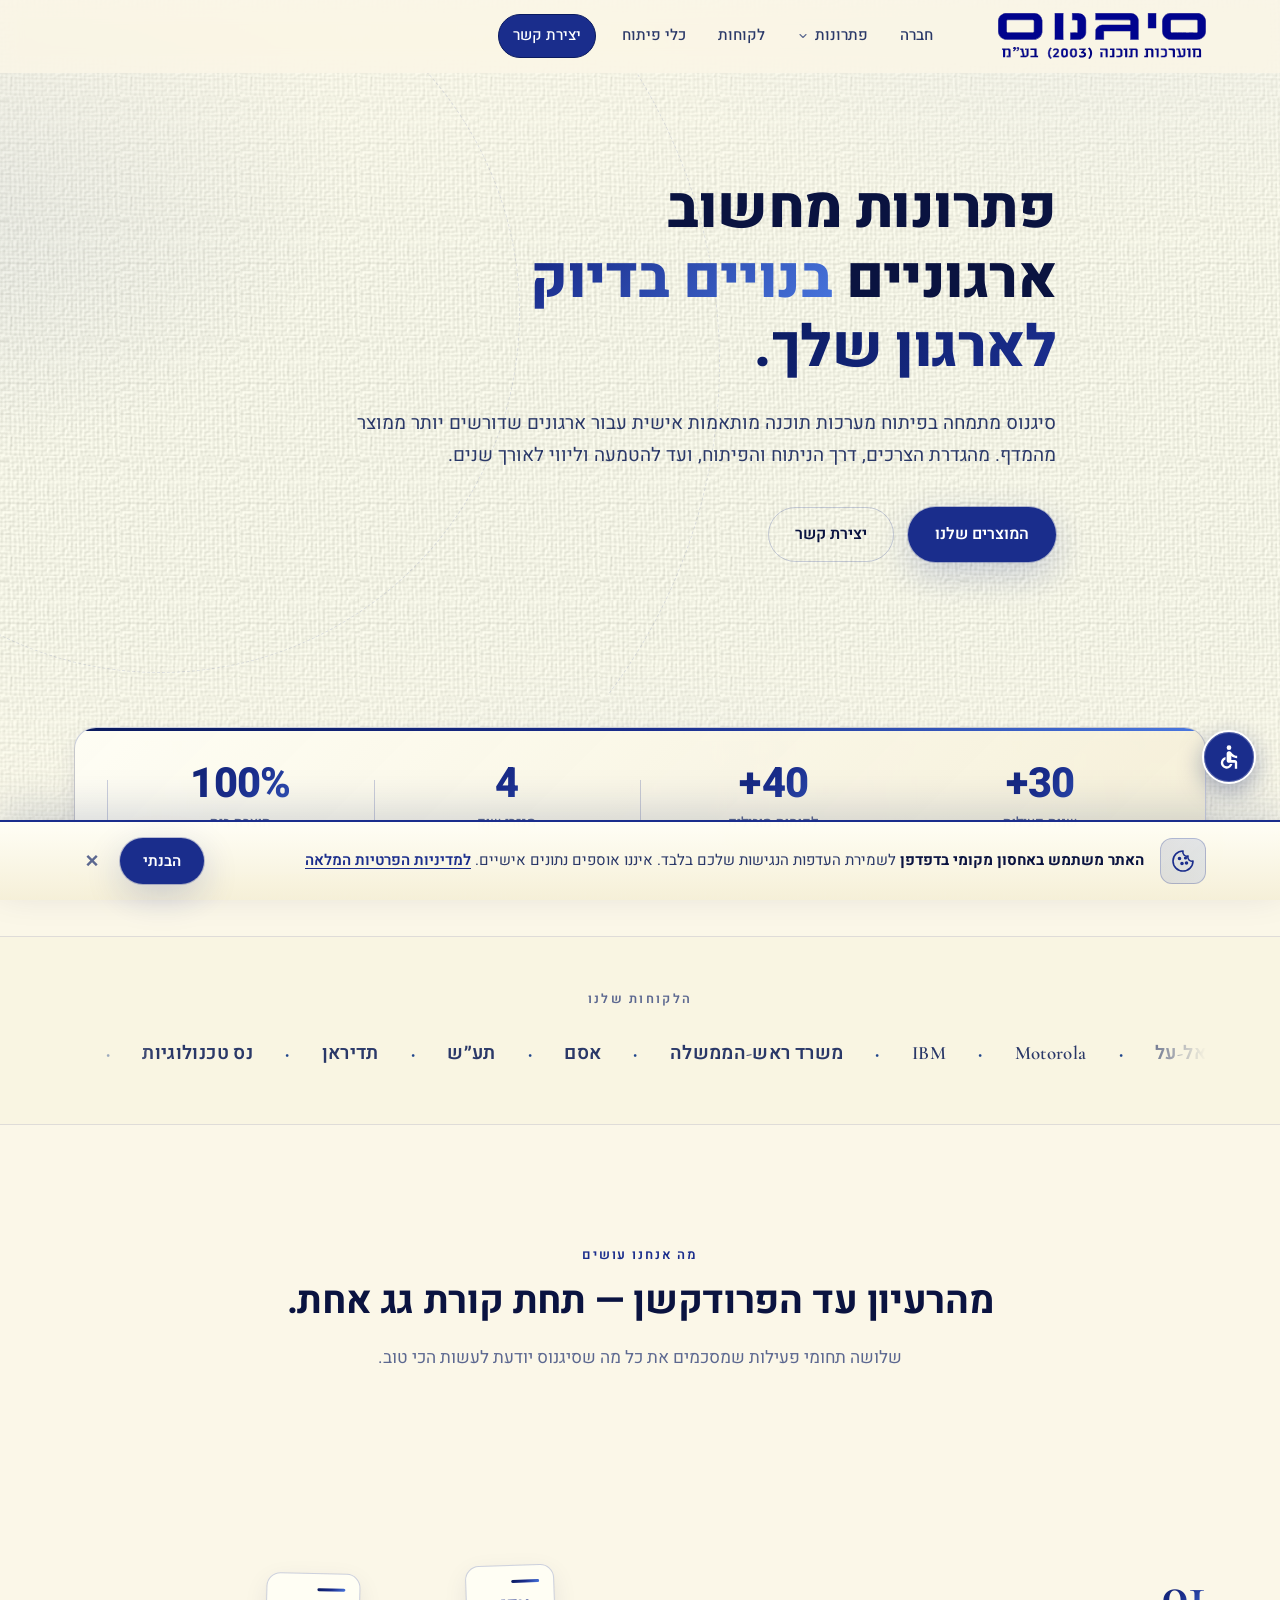
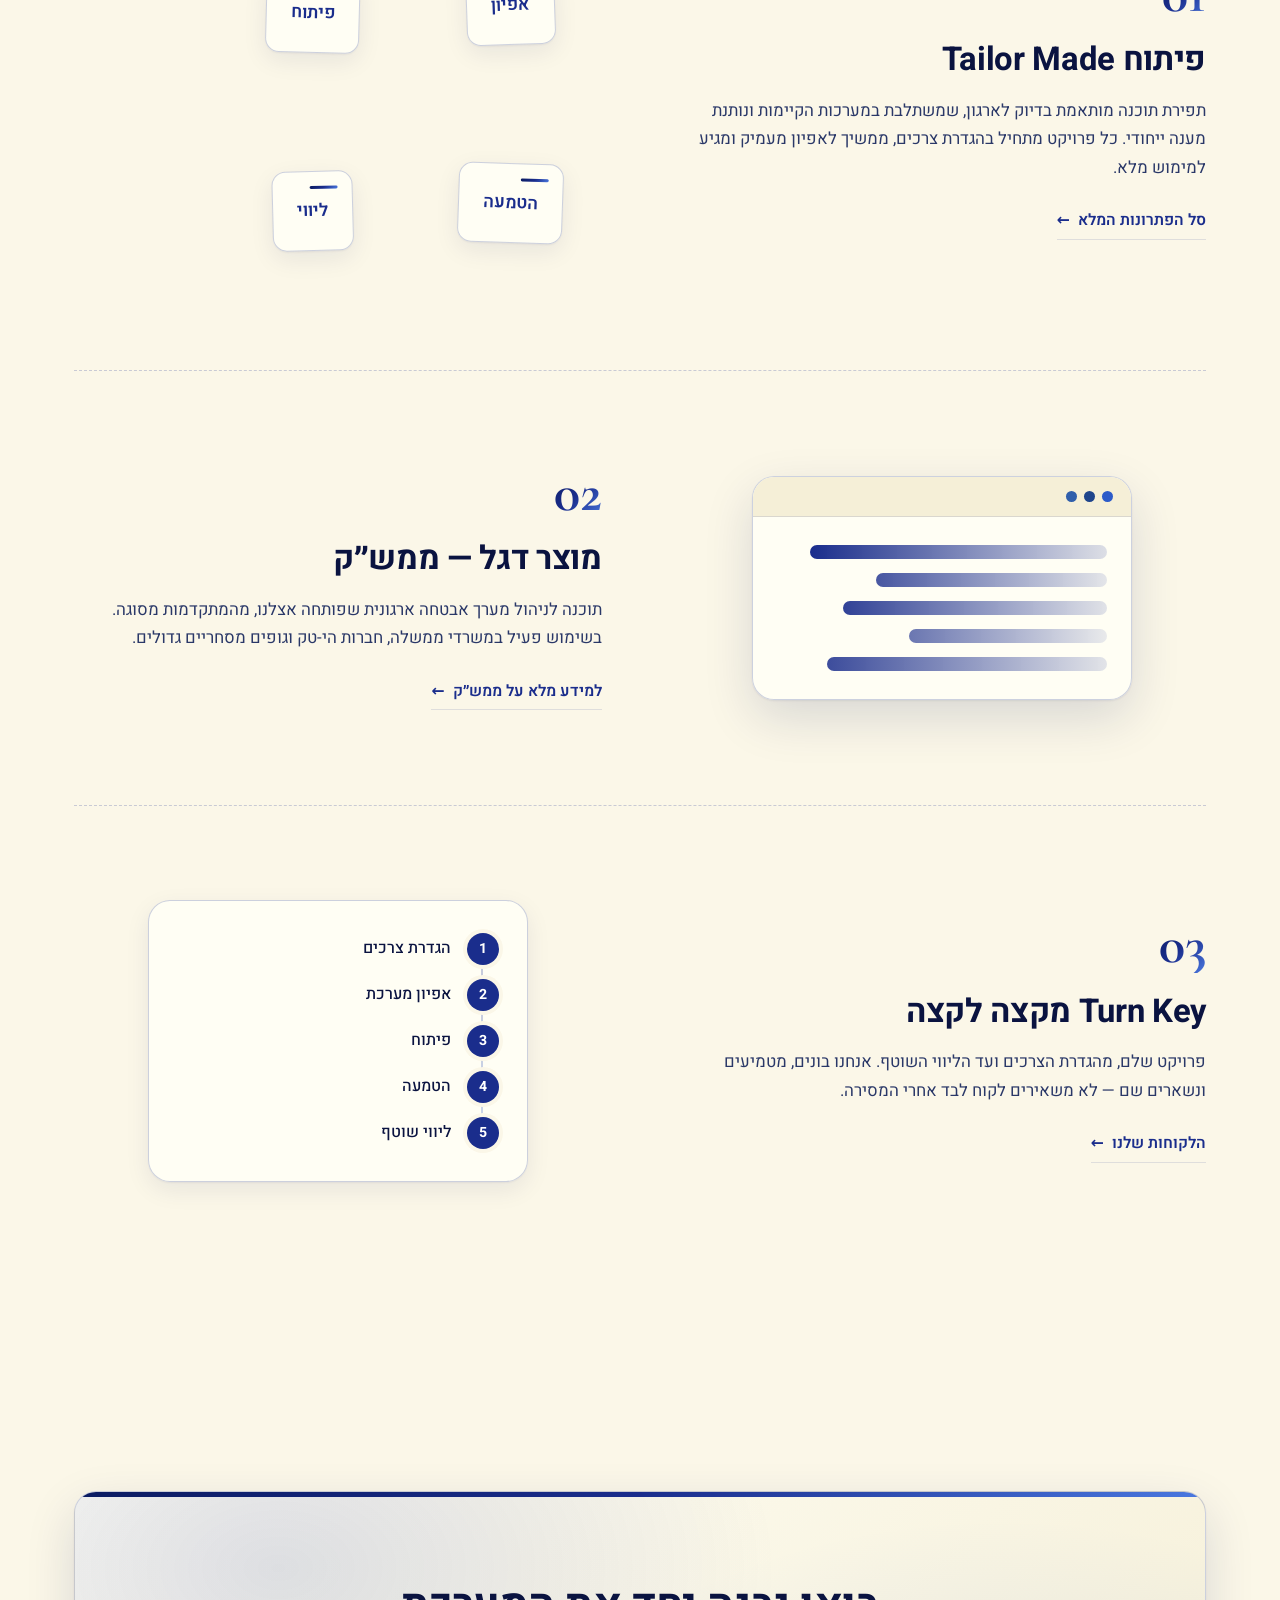
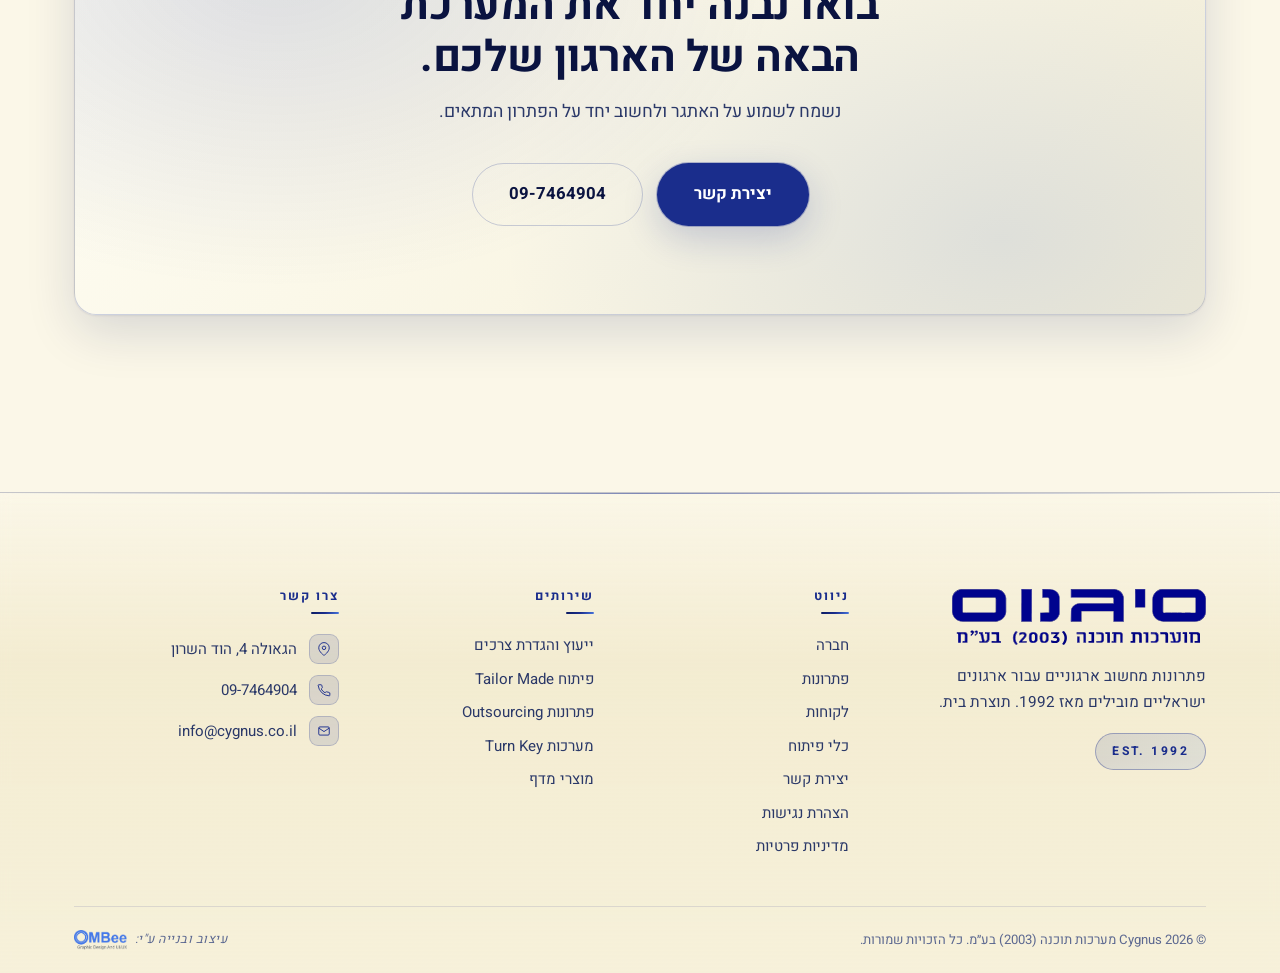
==== index.html @ ecefd8fd "Initial backup: Cygnus website redesign Multi-page Hebrew RTL website for Cygnus Software Systems: -" ====
<!DOCTYPE html>
<html lang="he" dir="rtl">
<head>
  <meta charset="UTF-8">
  <meta name="viewport" content="width=device-width, initial-scale=1.0">
  <title>סיגנוס מערכות תוכנה (2003) בע״מ</title>
  <meta name="description" content="סיגנוס מערכות תוכנה — בית תוכנה ישראלי משנת 1992, פתרונות מחשוב ארגוניים, פיתוח Tailor Made ומוצרי מדף לארגונים מובילים בישראל.">
  <link rel="icon" type="image/png" href="cygnus_icon.png">
  <link rel="preconnect" href="https://fonts.googleapis.com">
  <link rel="preconnect" href="https://fonts.gstatic.com" crossorigin>
  <link href="https://fonts.googleapis.com/css2?family=Heebo:wght@300;400;500;600;700;800;900&family=Assistant:wght@400;600;700&family=Cormorant+Garamond:wght@400;500;600;700&display=swap" rel="stylesheet">
  <link rel="stylesheet" href="styles.css">
</head>
<body>

  <header class="site-header" id="siteHeader">
    <div class="container nav-wrap">
      <a href="index.html" class="brand" aria-label="סיגנוס מערכות תוכנה - דף הבית">
        <img src="Cygnus_Logo.svg" alt="סיגנוס מערכות תוכנה (2003) בע״מ" class="brand-logo">
      </a>
      <nav class="primary-nav" aria-label="ניווט ראשי">
        <a href="about.html">חברה</a>
        <div class="nav-dropdown">
          <a href="products.html" class="nav-dropdown-link">פתרונות<svg class="nav-chevron" viewBox="0 0 24 24" fill="none" stroke="currentColor" stroke-width="2.2" stroke-linecap="round" stroke-linejoin="round" aria-hidden="true"><path d="M6 9l6 6 6-6"/></svg></a>
          <ul class="nav-dropdown-menu" role="menu">
            <li><a href="products.html#consulting"><span class="nd-num">01</span><span>ייעוץ והגדרת צרכים</span></a></li>
            <li><a href="products.html#analysis"><span class="nd-num">02</span><span>ניתוח מערכת</span></a></li>
            <li><a href="products.html#tailor"><span class="nd-num">03</span><span>פיתוח Tailor Made</span></a></li>
            <li><a href="products.html#outsourcing"><span class="nd-num">04</span><span>פתרונות Outsourcing</span></a></li>
            <li><a href="products.html#turnkey"><span class="nd-num">05</span><span>מערכות Turn Key</span></a></li>
            <li><a href="products.html#mamshak"><span class="nd-num">06</span><span>מוצרי מדף — ממש”ק</span></a></li>
          </ul>
        </div>
        <a href="customers.html">לקוחות</a>
        <a href="tech.html">כלי פיתוח</a>
        <a href="contact.html" class="cta-link">יצירת קשר</a>
      </nav>
      <button class="nav-toggle" aria-label="פתיחת תפריט" aria-expanded="false"><span></span><span></span><span></span></button>
    </div>
  </header>

  <!-- HERO with medallion -->
  <section class="hero hero-grid-section" id="top">
    <div class="hero-bg" aria-hidden="true">
      <div class="orbit orbit-1"></div>
      <div class="orbit orbit-2"></div>
    </div>

    <div class="container hero-content">
      <h1>פתרונות מחשוב<br>ארגוניים <span class="grad-text">בנויים בדיוק<br>לארגון שלך.</span></h1>
      <p class="lede">
        סיגנוס מתמחה בפיתוח מערכות תוכנה מותאמות אישית עבור ארגונים שדורשים יותר ממוצר מהמדף.
        מהגדרת הצרכים, דרך הניתוח והפיתוח, ועד להטמעה וליווי לאורך שנים.
      </p>
      <div class="hero-ctas">
        <a href="about.html" class="btn btn-primary">המוצרים שלנו</a>
        <a href="contact.html" class="btn btn-ghost">יצירת קשר</a>
      </div>
    </div>
  </section>

  <!-- Stats band -->
  <section class="stats-band">
    <div class="container">
      <ul class="stats-list">
        <li>
          <strong>30+</strong>
          <span>שנות פעילות</span>
        </li>
        <li>
          <strong>40+</strong>
          <span>לקוחות מובילים</span>
        </li>
        <li>
          <strong>4</strong>
          <span>מגזרי שוק</span>
        </li>
        <li>
          <strong>100%</strong>
          <span>תוצרת בית</span>
        </li>
      </ul>
    </div>
  </section>

  <!-- Trusted by -->
  <section class="trusted-band">
    <div class="container">
      <p class="trusted-label">הלקוחות שלנו</p>
      <div class="marquee" aria-label="לקוחות מובילים">
        <ul class="marquee-track">
          <li>אל-על</li><li aria-hidden="true">·</li>
          <li>Motorola</li><li aria-hidden="true">·</li>
          <li>IBM</li><li aria-hidden="true">·</li>
          <li>משרד ראש-הממשלה</li><li aria-hidden="true">·</li>
          <li>אסם</li><li aria-hidden="true">·</li>
          <li>תע״ש</li><li aria-hidden="true">·</li>
          <li>תדיראן</li><li aria-hidden="true">·</li>
          <li>נס טכנולוגיות</li><li aria-hidden="true">·</li>
          <li>אורבוטק</li><li aria-hidden="true">·</li>
          <li>בינת</li><li aria-hidden="true">·</li>
          <li>לופטהנזה</li><li aria-hidden="true">·</li>
          <li aria-hidden="true">אל-על</li><li aria-hidden="true">·</li>
          <li aria-hidden="true">Motorola</li><li aria-hidden="true">·</li>
          <li aria-hidden="true">IBM</li><li aria-hidden="true">·</li>
          <li aria-hidden="true">משרד ראש-הממשלה</li><li aria-hidden="true">·</li>
          <li aria-hidden="true">אסם</li><li aria-hidden="true">·</li>
          <li aria-hidden="true">תע״ש</li><li aria-hidden="true">·</li>
          <li aria-hidden="true">תדיראן</li><li aria-hidden="true">·</li>
          <li aria-hidden="true">נס טכנולוגיות</li><li aria-hidden="true">·</li>
          <li aria-hidden="true">אורבוטק</li><li aria-hidden="true">·</li>
          <li aria-hidden="true">בינת</li><li aria-hidden="true">·</li>
          <li aria-hidden="true">לופטהנזה</li><li aria-hidden="true">·</li>
        </ul>
      </div>
    </div>
  </section>

  <!-- What we do — alternating feature rows -->
  <section class="section feature-stack">
    <div class="container">
      <div class="section-head center">
        <p class="section-label">מה אנחנו עושים</p>
        <h2>מהרעיון עד הפרודקשן — תחת קורת גג אחת.</h2>
        <p class="section-sub">שלושה תחומי פעילות שמסכמים את כל מה שסיגנוס יודעת לעשות הכי טוב.</p>
      </div>

      <div class="feature-row">
        <div class="feature-text">
          <span class="feature-num">01</span>
          <h3>פיתוח Tailor Made</h3>
          <p>תפירת תוכנה מותאמת בדיוק לארגון, שמשתלבת במערכות הקיימות ונותנת מענה ייחודי. כל פרויקט מתחיל בהגדרת צרכים, ממשיך לאפיון מעמיק ומגיע למימוש מלא.</p>
          <a href="about.html" class="feature-link">סל הפתרונות המלא <span aria-hidden="true">←</span></a>
        </div>
        <div class="feature-visual feature-visual-01" aria-hidden="true">
          <div class="fv-card fv-card-1"><span>אפיון</span></div>
          <div class="fv-card fv-card-2"><span>פיתוח</span></div>
          <div class="fv-card fv-card-3"><span>הטמעה</span></div>
          <div class="fv-card fv-card-4"><span>ליווי</span></div>
        </div>
      </div>

      <div class="feature-row reverse">
        <div class="feature-text">
          <span class="feature-num">02</span>
          <h3>מוצר דגל — ממש״ק</h3>
          <p>תוכנה לניהול מערך אבטחה ארגונית שפותחה אצלנו, מהמתקדמות מסוגה. בשימוש פעיל במשרדי ממשלה, חברות הי-טק וגופים מסחריים גדולים.</p>
          <a href="products.html" class="feature-link">למידע מלא על ממש״ק <span aria-hidden="true">←</span></a>
        </div>
        <div class="feature-visual feature-visual-02" aria-hidden="true">
          <div class="fv-product">
            <div class="fv-product-head">
              <span class="fv-dot"></span><span class="fv-dot"></span><span class="fv-dot"></span>
            </div>
            <div class="fv-product-body">
              <div class="fv-bar w-90"></div>
              <div class="fv-bar w-70"></div>
              <div class="fv-bar w-80"></div>
              <div class="fv-bar w-60"></div>
              <div class="fv-bar w-85"></div>
            </div>
          </div>
        </div>
      </div>

      <div class="feature-row">
        <div class="feature-text">
          <span class="feature-num">03</span>
          <h3>Turn Key מקצה לקצה</h3>
          <p>פרויקט שלם, מהגדרת הצרכים ועד הליווי השוטף. אנחנו בונים, מטמיעים ונשארים שם — לא משאירים לקוח לבד אחרי המסירה.</p>
          <a href="customers.html" class="feature-link">הלקוחות שלנו <span aria-hidden="true">←</span></a>
        </div>
        <div class="feature-visual feature-visual-03" aria-hidden="true">
          <ol class="fv-timeline">
            <li><span class="fv-step">1</span><span>הגדרת צרכים</span></li>
            <li><span class="fv-step">2</span><span>אפיון מערכת</span></li>
            <li><span class="fv-step">3</span><span>פיתוח</span></li>
            <li><span class="fv-step">4</span><span>הטמעה</span></li>
            <li><span class="fv-step">5</span><span>ליווי שוטף</span></li>
          </ol>
        </div>
      </div>
    </div>
  </section>

  <!-- Big final CTA -->
  <section class="section big-cta">
    <div class="container">
      <div class="big-cta-wrap">
        <div class="big-cta-decor" aria-hidden="true"></div>
        <h2>בואו נבנה יחד את המערכת<br>הבאה של הארגון שלכם.</h2>
        <p class="big-cta-lede">נשמח לשמוע על האתגר ולחשוב יחד על הפתרון המתאים.</p>
        <div class="big-cta-actions">
          <a href="contact.html" class="btn btn-primary btn-lg">יצירת קשר</a>
          <a href="tel:+97297464904" class="btn btn-ghost btn-lg">09-7464904</a>
        </div>
      </div>
    </div>
  </section>

  <!-- Rich Footer -->
  <footer class="site-footer rich-footer">
    <div class="container">
      <div class="footer-main">

        <div class="footer-brand-col">
          <a href="index.html" class="footer-brand-link">
            <img src="Cygnus_Logo.svg" alt="סיגנוס מערכות תוכנה (2003) בע״מ" class="brand-logo">
          </a>
          <p class="footer-tag">פתרונות מחשוב ארגוניים עבור ארגונים ישראליים מובילים מאז 1992. תוצרת בית.</p>
          <span class="founded-badge">EST. 1992</span>
        </div>

        <div class="footer-col">
          <h4>ניווט</h4>
          <ul>
            <li><a href="about.html">חברה</a></li>
            <li><a href="products.html">פתרונות</a></li>
            <li><a href="customers.html">לקוחות</a></li>
            <li><a href="tech.html">כלי פיתוח</a></li>
            <li><a href="contact.html">יצירת קשר</a></li>
            <li><a href="accessibility.html">הצהרת נגישות</a></li>
            <li><a href="privacy.html">מדיניות פרטיות</a></li>
          </ul>
        </div>

        <div class="footer-col">
          <h4>שירותים</h4>
          <ul>
            <li>ייעוץ והגדרת צרכים</li>
            <li>פיתוח Tailor Made</li>
            <li>פתרונות Outsourcing</li>
            <li>מערכות Turn Key</li>
            <li>מוצרי מדף</li>
          </ul>
        </div>

        <div class="footer-col">
          <h4>צרו קשר</h4>
          <ul class="footer-contact">
            <li>
              <span class="fc-icon" aria-hidden="true">
                <svg viewBox="0 0 24 24" fill="none" stroke="currentColor" stroke-width="1.6"><path d="M21 10c0 7-9 13-9 13S3 17 3 10a9 9 0 1118 0z"/><circle cx="12" cy="10" r="3"/></svg>
              </span>
              הגאולה 4, הוד השרון
            </li>
            <li>
              <span class="fc-icon" aria-hidden="true">
                <svg viewBox="0 0 24 24" fill="none" stroke="currentColor" stroke-width="1.6"><path d="M22 16.92V21a1 1 0 01-1.09 1A19.9 19.9 0 012 4.09 1 1 0 013 3h4.09a1 1 0 011 .75l1 4a1 1 0 01-.27 1L7.21 10.21a16 16 0 006.58 6.58l1.46-1.46a1 1 0 011-.27l4 1a1 1 0 01.75 1z"/></svg>
              </span>
              <a href="tel:+97297464904">09-7464904</a>
            </li>
            <li>
              <span class="fc-icon" aria-hidden="true">
                <svg viewBox="0 0 24 24" fill="none" stroke="currentColor" stroke-width="1.6"><rect x="3" y="5" width="18" height="14" rx="2"/><path d="M3 7l9 6 9-6"/></svg>
              </span>
              <a href="mailto:info@cygnus.co.il">info@cygnus.co.il</a>
            </li>
          </ul>
        </div>

      </div>

      <div class="footer-bottom">
        <p class="footer-copy">© <span id="year">2026</span> Cygnus מערכות תוכנה (2003) בע״מ. כל הזכויות שמורות.</p>
        <p class="footer-mini"><span>עיצוב ובנייה ע"י:</span> <a href="https://ombee.co.il" target="_blank" rel="noopener" class="ombee-link"><img src="ombee-logo.png" alt="OMBee" class="ombee-logo"></a></p>
      </div>
    </div>
  </footer>

  <!-- תפריט נגישות -->
  <div class="a11y-widget" id="a11yWidget">
    <button class="a11y-toggle" id="a11yToggle" aria-label="פתיחת תפריט נגישות" aria-expanded="false" aria-controls="a11yPanel" type="button">
      <svg viewBox="0 0 24 24" fill="currentColor" aria-hidden="true">
        <circle cx="12" cy="4" r="2"/>
        <path d="M19 13v-2c-1.54.02-3.09-.75-4.07-1.83l-1.29-1.43c-.17-.19-.38-.34-.61-.45-.01 0-.01-.01-.02-.01H13c-.35-.2-.75-.3-1.18-.26C10.79 7.13 10 8.04 10 9.09V15c0 1.1.9 2 2 2h5v5h2v-5.5c0-1.1-.9-2-2-2h-3v-3.45c1.29 1.07 3.25 1.94 5 1.95zm-6.17 5c-.41 1.16-1.52 2-2.83 2-1.66 0-3-1.34-3-3 0-1.31.84-2.41 2-2.83V12.1c-2.28.46-4 2.48-4 4.9 0 2.76 2.24 5 5 5 2.42 0 4.44-1.72 4.9-4h-2.07z"/>
      </svg>
    </button>

    <div class="a11y-panel" id="a11yPanel" role="dialog" aria-label="תפריט נגישות" aria-modal="false">
      <div class="a11y-head">
        <h3>תפריט נגישות</h3>
        <button class="a11y-close" id="a11yClose" aria-label="סגירת תפריט נגישות" type="button">×</button>
      </div>


      <div class="a11y-grid">
        <button class="a11y-cell" data-acc="links" type="button" aria-pressed="false">
          <svg viewBox="0 0 24 24" fill="none" stroke="currentColor" stroke-width="1.7" stroke-linecap="round" stroke-linejoin="round" aria-hidden="true">
            <path d="M10 13a5 5 0 0 0 7.54.54l3-3a5 5 0 0 0-7.07-7.07l-1.72 1.71"/>
            <path d="M14 11a5 5 0 0 0-7.54-.54l-3 3a5 5 0 0 0 7.07 7.07l1.71-1.71"/>
          </svg>
          <span>הדגשת קישורים</span>
        </button>
        <button class="a11y-cell" data-acc="contrast" type="button" aria-pressed="false">
          <svg viewBox="0 0 24 24" aria-hidden="true">
            <circle cx="12" cy="12" r="9.5" fill="none" stroke="currentColor" stroke-width="1.7"/>
            <path d="M12 2.5v19a9.5 9.5 0 0 0 0-19z" fill="currentColor"/>
          </svg>
          <span>+ ניגודיות</span>
        </button>
        <button class="a11y-cell" data-acc="spacing" type="button" aria-pressed="false">
          <svg viewBox="0 0 24 24" fill="none" stroke="currentColor" stroke-width="1.7" stroke-linecap="round" stroke-linejoin="round" aria-hidden="true">
            <path d="M4 12h16" stroke-dasharray="2 2"/>
            <path d="M4 12l4-4M4 12l4 4"/>
            <path d="M20 12l-4-4M20 12l-4 4"/>
          </svg>
          <span>ריווח טקסט</span>
        </button>
        <button class="a11y-cell" data-acc="big-text" type="button" aria-pressed="false">
          <svg viewBox="0 0 24 24" aria-hidden="true">
            <text x="12" y="17" text-anchor="middle" font-family="Heebo, sans-serif" font-size="16" font-weight="800" fill="currentColor">TT</text>
          </svg>
          <span>טקסט גדול</span>
        </button>
        <button class="a11y-cell" data-acc="hide-images" type="button" aria-pressed="false">
          <svg viewBox="0 0 24 24" fill="none" stroke="currentColor" stroke-width="1.7" stroke-linecap="round" stroke-linejoin="round" aria-hidden="true">
            <rect x="3" y="3" width="18" height="18" rx="2"/>
            <circle cx="8.5" cy="8.5" r="1.5" fill="currentColor"/>
            <path d="M21 15l-5-5-9 9"/>
            <line x1="3" y1="3" x2="21" y2="21" stroke-width="2"/>
          </svg>
          <span>הסתרת תמונות</span>
        </button>
        <button class="a11y-cell" data-acc="no-anim" type="button" aria-pressed="false">
          <svg viewBox="0 0 24 24" fill="none" stroke="currentColor" stroke-width="1.8" stroke-linecap="round" aria-hidden="true">
            <line x1="9" y1="5" x2="9" y2="19" stroke-dasharray="3 2"/>
            <line x1="15" y1="5" x2="15" y2="19" stroke-dasharray="3 2"/>
          </svg>
          <span>ביטול הנפשות</span>
        </button>
        <button class="a11y-cell" data-acc="cursor" type="button" aria-pressed="false">
          <svg viewBox="0 0 24 24" fill="none" stroke="currentColor" stroke-width="1.7" stroke-linecap="round" stroke-linejoin="round" aria-hidden="true">
            <path d="M5 3l7 18 3-7 7-3z"/>
          </svg>
          <span>סמן</span>
        </button>
        <button class="a11y-cell" data-acc="dyslexia" type="button" aria-pressed="false">
          <svg viewBox="0 0 24 24" aria-hidden="true">
            <text x="12" y="17" text-anchor="middle" font-family="Heebo, sans-serif" font-size="14" font-weight="700" fill="currentColor">Df</text>
          </svg>
          <span>תמיכה בדיסלקסיה</span>
        </button>
        <button class="a11y-cell" data-acc="line-height" type="button" aria-pressed="false">
          <svg viewBox="0 0 24 24" fill="none" stroke="currentColor" stroke-width="1.7" stroke-linecap="round" stroke-linejoin="round" aria-hidden="true">
            <path d="M6 6h14M6 12h14M6 18h14"/>
            <path d="M3 5l-1 1.5L3 8M3 16l-1 1.5L3 19" opacity=".8"/>
          </svg>
          <span>גובה שורה</span>
        </button>
        <button class="a11y-cell" data-acc="tooltips" type="button" aria-pressed="false">
          <svg viewBox="0 0 24 24" fill="none" stroke="currentColor" stroke-width="1.7" stroke-linecap="round" stroke-linejoin="round" aria-hidden="true">
            <path d="M21 15a2 2 0 0 1-2 2H7l-4 4V5a2 2 0 0 1 2-2h14a2 2 0 0 1 2 2z"/>
            <line x1="12" y1="11" x2="12" y2="14"/>
            <circle cx="12" cy="8" r=".8" fill="currentColor"/>
          </svg>
          <span>תאורים</span>
        </button>
        <button class="a11y-cell" data-acc="calm" type="button" aria-pressed="false">
          <svg viewBox="0 0 24 24" fill="currentColor" aria-hidden="true">
            <path d="M12 2.5C7.5 9 5.5 13 5.5 16a6.5 6.5 0 0 0 13 0c0-3-2-7-6.5-13.5z"/>
          </svg>
          <span>רוגע</span>
        </button>
        <button class="a11y-cell" data-acc="text-align" type="button" aria-pressed="false">
          <svg viewBox="0 0 24 24" fill="none" stroke="currentColor" stroke-width="1.7" stroke-linecap="round" aria-hidden="true">
            <line x1="3" y1="6" x2="21" y2="6"/>
            <line x1="3" y1="12" x2="15" y2="12"/>
            <line x1="3" y1="18" x2="18" y2="18"/>
          </svg>
          <span>יישור טקסט</span>
        </button>
      </div>

      <button class="a11y-reset-btn" data-acc="reset" type="button">
        <svg viewBox="0 0 24 24" fill="none" stroke="currentColor" stroke-width="2" stroke-linecap="round" stroke-linejoin="round" aria-hidden="true">
          <path d="M3 12a9 9 0 0 1 15.5-6.3L21 8"/>
          <path d="M21 3v5h-5"/>
          <path d="M21 12a9 9 0 0 1-15.5 6.3L3 16"/>
          <path d="M3 21v-5h5"/>
        </svg>
        <span>איפוס את כל הגדרות הנגישות</span>
      </button>

      <div class="a11y-foot">
        <a href="accessibility.html">הצהרת נגישות</a>
        <span aria-hidden="true">·</span>
        <a href="privacy.html">מדיניות פרטיות</a>
      </div>
    </div>
  </div>

  <script src="script.js" defer></script>
</body>
</html>
---- styles.css ----
/* ===========================
   Cygnus — Canvas Edition
   רקע מבוסס הקנבס המקורי, עיצוב מודרני
   =========================== */

:root {
  /* Canvas-paper palette (background — kept) */
  --paper: #FBF7E8;
  --paper-warm: #F5EFD7;
  --paper-edge: #EDE3BE;

  --surface: #FFFEF5;
  --surface-2: #FAF4DD;

  --line: rgba(26, 45, 140, 0.12);
  --line-strong: rgba(26, 45, 140, 0.22);

  /* Navy ink — matches logo */
  --ink: #0A1340;
  --ink-2: #2A3868;
  --ink-3: #5C6890;

  /* Navy brand (Cygnus logo color) */
  --brand: #1A2D8C;
  --brand-strong: #0A1A5E;
  --brand-soft: rgba(26, 45, 140, .12);

  --accent: #2C5BC9;         /* mid bright navy — replaces red terra */
  --gold: #1F458C;           /* navy variant — replaces warm gold */
  --teal: #305FAB;           /* navy-blue — replaces teal */

  --gradient: linear-gradient(135deg, #0A1A5E 0%, #1A2D8C 50%, #4A78E0 100%);
  --gradient-soft: linear-gradient(135deg, rgba(26,45,140,.14) 0%, rgba(74,120,224,.12) 100%);

  /* Layout */
  --container: 1180px;
  --radius: 14px;
  --radius-lg: 22px;
  --radius-pill: 999px;

  /* Type */
  --font: "Heebo", "Assistant", system-ui, -apple-system, "Segoe UI", Roboto, sans-serif;
  --leading: 1.7;

  /* Shadows — navy-tinted */
  --shadow-1: 0 1px 2px rgba(10, 26, 94, .06), 0 8px 24px rgba(10, 26, 94, .08);
  --shadow-2: 0 1px 2px rgba(10, 26, 94, .08), 0 18px 50px rgba(10, 26, 94, .14);
  --glow: 0 0 0 1px rgba(26, 45, 140, .28), 0 12px 36px rgba(26, 45, 140, .2);
}

/* ===========================
   Reset
   =========================== */
*, *::before, *::after { box-sizing: border-box; }
html { scroll-behavior: smooth; }

body {
  margin: 0;
  font-family: var(--font);
  font-weight: 400;
  font-size: 17px;
  line-height: var(--leading);
  color: var(--ink-2);

  /* The heritage canvas tile + warm overlays */
  background-color: var(--paper);
  background-image:
    radial-gradient(900px 500px at 88% -8%, rgba(44, 91, 201, .08), transparent 60%),
    radial-gradient(800px 480px at -10% 20%, rgba(26, 45, 140, .10), transparent 60%),
    radial-gradient(700px 400px at 50% 100%, rgba(74, 120, 224, .07), transparent 60%),
    url("cnvbkgnd-original.jpg");
  background-repeat: no-repeat, no-repeat, no-repeat, repeat;
  background-size: auto, auto, auto, 120px 120px;
  background-attachment: fixed, fixed, fixed, fixed;

  -webkit-font-smoothing: antialiased;
  text-rendering: optimizeLegibility;
}

/* Subtle vignette so text reads cleaner over the weave */
body::before {
  content: "";
  position: fixed;
  inset: 0;
  pointer-events: none;
  background: linear-gradient(180deg, rgba(251,247,232,.5) 0%, rgba(251,247,232,.15) 30%, rgba(251,247,232,.15) 70%, rgba(251,247,232,.6) 100%);
  z-index: -1;
}

h1, h2, h3, h4 {
  color: var(--ink);
  margin: 0 0 .5em;
  line-height: 1.2;
  font-weight: 700;
  letter-spacing: -.01em;
}
h1 { font-size: clamp(2.2rem, 5vw, 3.6rem); font-weight: 800; }
h2 { font-size: clamp(1.7rem, 3vw, 2.4rem); }
h3 { font-size: 1.2rem; }
p { margin: 0 0 1em; }

a { color: var(--brand); text-decoration: none; transition: color .2s; }
a:hover { color: var(--brand-strong); }

ul { padding: 0; margin: 0; list-style: none; }
img, svg { max-width: 100%; display: block; }

.container {
  max-width: var(--container);
  margin: 0 auto;
  padding: 0 24px;
}

/* ===========================
   Header
   =========================== */
.site-header {
  position: sticky;
  top: 0;
  z-index: 50;
  backdrop-filter: saturate(160%) blur(10px);
  background: rgba(251, 247, 232, 0.78);
  border-bottom: 1px solid transparent;
  transition: border-color .2s, background .2s, box-shadow .2s;
}
.site-header.scrolled {
  border-color: var(--line);
  background: rgba(251, 247, 232, 0.95);
  box-shadow: 0 1px 0 rgba(10,26,94,.04), 0 8px 24px rgba(10,26,94,.06);
}
.nav-wrap {
  display: flex;
  align-items: center;
  justify-content: flex-start;
  gap: clamp(20px, 4vw, 56px);
  height: 72px;
}
.nav-toggle { margin-inline-start: auto; }
.brand {
  display: inline-flex;
  align-items: center;
  gap: 12px;
  color: var(--ink);
}
.brand-mark { width: 40px; height: 40px; }
.brand-logo {
  height: 46px;
  width: auto;
  display: block;
  max-width: 100%;
}
@media (max-width: 720px) {
  .brand-logo { height: 38px; }
}
.brand-text { display: flex; flex-direction: column; line-height: 1; }
.brand-name {
  font-weight: 800;
  font-size: 1.18rem;
  letter-spacing: .02em;
  background: var(--gradient);
  -webkit-background-clip: text;
  background-clip: text;
  color: transparent;
}
.brand-sub { font-size: .78rem; color: var(--ink-3); margin-top: 4px; }

.primary-nav {
  display: flex;
  align-items: center;
  gap: 4px;
}
.primary-nav a {
  color: var(--ink-2);
  font-weight: 500;
  font-size: .95rem;
  padding: 8px 14px;
  border-radius: var(--radius-pill);
  transition: color .2s, background .2s;
}
.primary-nav a:hover { color: var(--brand); background: var(--brand-soft); }
.primary-nav .cta-link {
  color: #fff;
  background: var(--brand);
  border: 1px solid var(--brand-strong);
  margin-inline-start: 8px;
}
.primary-nav .cta-link:hover {
  background: var(--brand-strong);
  color: #fff;
}
.primary-nav a.is-active {
  color: var(--brand);
  background: var(--brand-soft);
  font-weight: 600;
}
.primary-nav a.cta-link.is-active {
  color: #fff;
  background: var(--brand-strong);
}

/* ===========================
   Nav Dropdown (פתרונות)
   =========================== */
.nav-dropdown {
  position: relative;
  display: inline-block;
}
/* Invisible bridge fills the 14px gap so hover stays continuous between toggle and menu */
.nav-dropdown::after {
  content: "";
  position: absolute;
  top: 100%;
  inset-inline: 0;
  height: 14px;
  pointer-events: none;
}
.nav-dropdown:hover::after,
.nav-dropdown:focus-within::after {
  pointer-events: auto;
}

/* Link — same style as the rest of the nav links */
.nav-dropdown-link {
  display: inline-flex;
  align-items: center;
  padding: 8px 14px;
  color: var(--ink-2);
  font-size: .95rem;
  font-weight: 500;
  border-radius: var(--radius-pill);
  transition: color .2s, background .2s;
  text-decoration: none;
  line-height: 1.4;
}
.nav-dropdown-link:hover { color: var(--ink); background: transparent; }
.nav-dropdown.is-active .nav-dropdown-link {
  color: var(--ink-2);
  background: transparent;
  font-weight: 500;
}
.nav-dropdown-link:focus-visible {
  outline: 2px solid var(--brand);
  outline-offset: 2px;
}

/* Dropdown Menu — anchored under the toggle */
.nav-dropdown-menu {
  position: absolute;
  top: calc(100% + 14px);
  inset-inline-start: 0;
  min-width: 320px;
  background: #ffffff;
  border: 1px solid var(--line-strong);
  border-radius: var(--radius-lg);
  box-shadow: 0 20px 56px rgba(10, 26, 94, .22), 0 4px 12px rgba(10, 26, 94, .08);
  padding: 10px;
  list-style: none;
  margin: 0;
  z-index: 60;
  opacity: 0;
  pointer-events: none;
  transform: translateY(-10px);
  transition: opacity .22s cubic-bezier(.4, 0, .2, 1), transform .22s cubic-bezier(.4, 0, .2, 1);
}

/* Chevron next to "פתרונות" — rotates when dropdown is open */
.nav-dropdown-link {
  gap: 6px;
}
.nav-chevron {
  width: 12px;
  height: 12px;
  flex-shrink: 0;
  color: var(--ink-3);
  transition: transform .25s ease, color .2s;
}
.nav-dropdown:hover .nav-chevron,
.nav-dropdown:focus-within .nav-chevron,
.nav-dropdown.is-open .nav-chevron {
  transform: rotate(180deg);
  color: var(--brand);
}

.nav-dropdown.is-open .nav-dropdown-menu,
.nav-dropdown:hover .nav-dropdown-menu,
.nav-dropdown:focus-within .nav-dropdown-menu {
  opacity: 1;
  pointer-events: auto;
  transform: translateY(0);
}
.nav-dropdown-menu li {
  list-style: none;
}
.nav-dropdown-menu li + li {
  margin-top: 2px;
}

/* Overview link (top of dropdown) */
.nav-dropdown-menu li.nd-overview a {
  background: linear-gradient(135deg, var(--brand-soft) 0%, rgba(74, 120, 224, .1) 100%);
  border: 1px solid rgba(26, 45, 140, .2);
  color: var(--brand);
  font-weight: 700;
}
.nav-dropdown-menu li.nd-overview a:hover {
  background: var(--brand);
  color: #fff;
  border-color: var(--brand-strong);
}
.nav-dropdown-menu li.nd-overview a:hover .nd-icon {
  color: #fff;
}
.nd-icon {
  display: inline-grid;
  place-items: center;
  width: 36px;
  height: 36px;
  border-radius: 10px;
  background: var(--surface);
  border: 1px solid rgba(26, 45, 140, .18);
  color: var(--brand);
  flex-shrink: 0;
  transition: background .2s, color .2s, border-color .2s;
}
.nav-dropdown-menu li.nd-overview a:hover .nd-icon {
  background: rgba(255,255,255,.18);
  border-color: rgba(255,255,255,.3);
  color: #fff;
}
.nd-icon svg {
  width: 18px;
  height: 18px;
}

/* Divider between overview and numbered items */
.nd-divider {
  height: 1px;
  background: var(--line);
  margin: 6px 4px;
}
.nd-divider a { display: none; }
.nav-dropdown-menu li a {
  display: flex;
  align-items: center;
  gap: 14px;
  padding: 11px 14px;
  border-radius: 10px;
  color: var(--ink-2);
  font-size: .95rem;
  font-weight: 500;
  transition: background .18s, color .18s;
  text-decoration: none;
  position: relative;
}
.nav-dropdown-menu li a::after {
  content: "←";
  margin-inline-start: auto;
  color: var(--brand);
  opacity: 0;
  transform: translateX(6px);
  transition: opacity .2s, transform .2s;
  font-weight: 700;
}
.nav-dropdown-menu li a:hover {
  background: var(--brand-soft);
  color: var(--brand);
}
.nav-dropdown-menu li a:hover::after {
  opacity: 1;
  transform: translateX(0);
}

/* Number badge */
.nd-num {
  display: inline-grid;
  place-items: center;
  width: 36px;
  height: 36px;
  border-radius: 10px;
  background: linear-gradient(135deg, var(--brand-soft) 0%, rgba(74, 120, 224, .12) 100%);
  border: 1px solid rgba(26, 45, 140, .18);
  color: var(--brand);
  font-family: "Cormorant Garamond", serif;
  font-weight: 700;
  font-size: 1.05rem;
  letter-spacing: .02em;
  flex-shrink: 0;
  transition: background .2s, color .2s, border-color .2s;
}
.nav-dropdown-menu li a:hover .nd-num {
  background: var(--brand);
  color: #fff;
  border-color: var(--brand-strong);
}

@media (max-width: 720px) {
  .nav-dropdown {
    width: 100%;
    justify-content: space-between;
    border-radius: 12px;
  }
  .nav-dropdown-label {
    flex: 1;
    padding: 12px 14px;
    border-radius: 12px 0 0 12px;
  }
  .nav-dropdown-toggle {
    padding: 12px 14px;
    border-radius: 0 12px 12px 0;
  }
  .nav-dropdown-menu {
    position: static;
    transform: none !important;
    box-shadow: none;
    border: 0;
    padding: 4px 0 8px;
    background: transparent;
    min-width: 0;
    opacity: 1;
    pointer-events: auto;
    max-height: 0;
    overflow: hidden;
    transition: max-height .3s ease;
  }
  .nav-dropdown-menu::before { display: none; }
  .nav-dropdown.is-open .nav-dropdown-menu {
    max-height: 700px;
  }
  .nav-dropdown-menu li a {
    padding: 10px 28px;
    font-size: .92rem;
  }
}

.nav-toggle {
  display: none;
  background: transparent;
  border: 1px solid var(--line-strong);
  width: 40px; height: 40px;
  border-radius: 10px;
  cursor: pointer;
  padding: 0;
  align-items: center;
  justify-content: center;
  flex-direction: column;
  gap: 4px;
}
.nav-toggle span {
  display: block;
  width: 18px; height: 2px;
  background: var(--ink-2);
  border-radius: 2px;
  transition: transform .2s, opacity .2s;
}
.nav-toggle[aria-expanded="true"] span:nth-child(1) { transform: translateY(6px) rotate(45deg); }
.nav-toggle[aria-expanded="true"] span:nth-child(2) { opacity: 0; }
.nav-toggle[aria-expanded="true"] span:nth-child(3) { transform: translateY(-6px) rotate(-45deg); }

/* ===========================
   Buttons
   =========================== */
.btn {
  display: inline-flex;
  align-items: center;
  gap: 10px;
  padding: 13px 26px;
  border-radius: var(--radius-pill);
  font-weight: 600;
  font-size: 1rem;
  cursor: pointer;
  transition: transform .15s ease, box-shadow .2s, background .2s, color .2s, border-color .2s;
  border: 1px solid transparent;
  white-space: nowrap;
  font-family: inherit;
}
.btn:hover { transform: translateY(-1px); }
.btn-primary {
  background: var(--brand);
  color: #fff;
  font-weight: 600;
  box-shadow: var(--glow);
}
.btn-primary:hover {
  background: var(--brand-strong);
  color: #fff;
  box-shadow: 0 0 0 1px var(--brand-strong), 0 16px 44px rgba(26,45,140,.32);
}
.btn-ghost {
  background: transparent;
  color: var(--ink);
  border-color: var(--line-strong);
}
.btn-ghost:hover { background: var(--brand-soft); border-color: var(--brand); color: var(--brand); }
.btn-sm { padding: 11px 22px; font-size: .95rem; }

/* ===========================
   Hero
   =========================== */
.hero {
  position: relative;
  padding: clamp(56px, 8vw, 120px) 0 clamp(64px, 9vw, 140px);
  overflow: hidden;
}
.hero-bg { position: absolute; inset: 0; pointer-events: none; }
.hero-bg .orbit {
  position: absolute;
  border-radius: 50%;
  border: 1px dashed var(--line-strong);
  opacity: .55;
}
.orbit-1 {
  width: 720px; height: 720px;
  top: -120px; inset-inline-end: -200px;
  border-color: rgba(26, 45, 140, .25);
}
.orbit-2 {
  width: 1100px; height: 1100px;
  top: -260px; inset-inline-end: -380px;
  border-color: rgba(74, 120, 224, .18);
}

.hero-bg .star {
  position: absolute;
  width: 8px; height: 8px;
  border-radius: 50%;
  background: var(--brand);
  box-shadow: 0 0 18px rgba(26,45,140,.5);
  opacity: .8;
}
.s1 { top: 14%; inset-inline-end: 12%; animation: pulse 4s infinite; }
.s2 { top: 35%; inset-inline-end: 28%; width: 6px; height: 6px; background: var(--gold); box-shadow: 0 0 16px rgba(184,134,46,.6); animation: pulse 5s .5s infinite; }
.s3 { top: 60%; inset-inline-end: 8%; width: 4px; height: 4px; animation: pulse 6s 1s infinite; }
.s4 { top: 22%; inset-inline-start: 18%; width: 5px; height: 5px; background: var(--accent); box-shadow: 0 0 16px rgba(192,57,43,.5); animation: pulse 5.5s .8s infinite; }
.s5 { top: 70%; inset-inline-start: 30%; width: 7px; height: 7px; background: var(--teal); box-shadow: 0 0 18px rgba(31,122,122,.4); animation: pulse 7s 2s infinite; }

@keyframes pulse {
  0%, 100% { opacity: .35; transform: scale(1); }
  50% { opacity: 1; transform: scale(1.4); }
}

.hero-content { position: relative; max-width: 880px; }
.eyebrow {
  display: inline-flex;
  align-items: center;
  gap: 10px;
  padding: 6px 14px;
  border-radius: var(--radius-pill);
  background: var(--brand-soft);
  border: 1px solid rgba(26,45,140,.28);
  color: var(--brand-strong);
  font-size: .85rem;
  font-weight: 500;
  margin-bottom: 24px;
}
.eyebrow .dot {
  width: 8px; height: 8px;
  border-radius: 50%;
  background: var(--accent);
  box-shadow: 0 0 12px var(--accent);
  animation: pulse 2.5s infinite;
}
.hero h1 { margin-bottom: 24px; }
.grad-text {
  background: var(--gradient);
  -webkit-background-clip: text;
  background-clip: text;
  color: transparent;
}
.hero .lede {
  font-size: 1.18rem;
  color: var(--ink-2);
  max-width: 700px;
  margin-bottom: 36px;
}
.hero-ctas { display: flex; flex-wrap: wrap; gap: 14px; margin-bottom: 56px; }

.hero-stats {
  display: flex;
  gap: clamp(28px, 4vw, 56px);
  padding-top: 36px;
  border-top: 1px solid var(--line);
  flex-wrap: wrap;
}
.hero-stats li { display: flex; flex-direction: column; gap: 4px; }
.hero-stats strong {
  font-size: 2.2rem;
  font-weight: 800;
  letter-spacing: -.02em;
  background: var(--gradient);
  -webkit-background-clip: text;
  background-clip: text;
  color: transparent;
}
.hero-stats span { font-size: .9rem; color: var(--ink-3); }

/* ===========================
   Section base
   =========================== */
.section { padding: clamp(40px, 5vw, 72px) 0; position: relative; }
.section-label {
  display: inline-block;
  font-size: .82rem;
  font-weight: 600;
  letter-spacing: .14em;
  text-transform: uppercase;
  color: var(--brand);
  margin-bottom: 12px;
}
.section-head { margin-bottom: 56px; max-width: 760px; }
.section-head.center { margin-inline: auto; text-align: center; }
.section-sub { color: var(--ink-3); font-size: 1.08rem; margin: 12px 0 0; }

/* Card surface — semi-transparent so canvas weave shows through gently */
.card-surface {
  background: rgba(255, 254, 245, 0.75);
  backdrop-filter: blur(2px);
  border: 1px solid var(--line);
  border-radius: var(--radius);
}

/* ===========================
   About
   =========================== */
.grid-2 {
  display: grid;
  grid-template-columns: 1fr 1.05fr;
  gap: clamp(32px, 5vw, 80px);
  align-items: start;
}
.about p { color: var(--ink-2); }

.value-grid {
  display: grid;
  grid-template-columns: repeat(2, 1fr);
  gap: 16px;
}
.value-grid li {
  background: rgba(255,254,245,.78);
  border: 1px solid var(--line);
  border-radius: var(--radius);
  padding: 22px;
  transition: transform .2s, border-color .2s, background .2s, box-shadow .2s;
  backdrop-filter: blur(2px);
}
.value-grid li:hover {
  transform: translateY(-3px);
  border-color: var(--brand);
  background: var(--surface);
  box-shadow: var(--shadow-1);
}
.value-icon {
  width: 42px; height: 42px;
  border-radius: 11px;
  background: var(--gradient-soft);
  border: 1px solid rgba(26,45,140,.2);
  display: grid; place-items: center;
  color: var(--brand);
  margin-bottom: 14px;
}
.value-icon svg { width: 20px; height: 20px; }
.value-grid h3 { font-size: 1rem; margin-bottom: 4px; color: var(--ink); }
.value-grid p { font-size: .92rem; color: var(--ink-3); margin: 0; line-height: 1.6; }

/* ===========================
   Services
   =========================== */
.services {
  position: relative;
}
.services::before {
  content: "";
  position: absolute;
  inset: 0;
  background: linear-gradient(180deg, transparent 0%, rgba(245, 239, 215, .6) 50%, transparent 100%);
  pointer-events: none;
  z-index: -1;
}
.services-grid {
  display: grid;
  grid-template-columns: repeat(3, 1fr);
  gap: 18px;
}
.service-card {
  position: relative;
  padding: 32px 28px;
  background: rgba(255, 254, 245, 0.85);
  border: 1px solid var(--line);
  border-radius: var(--radius-lg);
  overflow: hidden;
  transition: transform .25s, border-color .25s, box-shadow .25s;
  backdrop-filter: blur(3px);
}
.service-card::after {
  content: "";
  position: absolute;
  top: 0; inset-inline-start: 0;
  width: 4px; height: 0;
  background: var(--gradient);
  transition: height .3s ease;
}
.service-card:hover {
  transform: translateY(-4px);
  border-color: var(--brand);
  box-shadow: var(--shadow-2);
}
.service-card:hover::after { height: 100%; }
.service-num {
  display: inline-block;
  font-size: .82rem;
  font-weight: 700;
  letter-spacing: .14em;
  color: var(--gold);
  margin-bottom: 16px;
}
.service-card h3 {
  font-size: 1.2rem;
  margin-bottom: 10px;
  color: var(--ink);
}
.service-card p { color: var(--ink-3); margin: 0; font-size: .96rem; }

.ad-hoc-note {
  margin-top: 32px;
  padding: 18px 22px;
  background: rgba(74, 120, 224, .08);
  border: 1px solid rgba(74, 120, 224, .3);
  border-radius: var(--radius);
  color: var(--ink-2);
  font-size: .98rem;
}
.ad-hoc-note strong { color: var(--brand); }
.ad-hoc-note span { color: var(--gold); margin-inline-end: 8px; font-weight: 700; }

/* ===========================
   Product
   =========================== */
.product-wrap {
  display: grid;
  grid-template-columns: 1fr 1fr;
  gap: clamp(32px, 5vw, 72px);
  align-items: center;
}
.product-info h2 { margin-bottom: 18px; }
.product-tagline {
  font-size: 1.08rem;
  color: var(--ink-2);
  margin-bottom: 24px;
}
.product-features {
  margin-bottom: 32px;
}
.product-features li {
  position: relative;
  padding: 10px 0;
  padding-inline-start: 28px;
  border-bottom: 1px solid var(--line);
  color: var(--ink-2);
  font-size: .98rem;
}
.product-features li::before {
  content: "";
  position: absolute;
  inset-inline-start: 0;
  top: 18px;
  width: 14px;
  height: 2px;
  background: var(--gradient);
  border-radius: 2px;
}
.product-features li:last-child { border-bottom: 0; }
.product-features strong { color: var(--ink); font-weight: 700; }

.product-card {
  position: relative;
  padding: 36px;
  background: linear-gradient(160deg, var(--surface) 0%, var(--paper-warm) 100%);
  border: 1px solid var(--line-strong);
  border-radius: var(--radius-lg);
  box-shadow: var(--shadow-2);
  overflow: hidden;
}
.product-card::after {
  content: "";
  position: absolute;
  inset-block-start: -50%;
  inset-inline-end: -30%;
  width: 400px; height: 400px;
  background: radial-gradient(circle, rgba(26,45,140,.15) 0%, transparent 70%);
  pointer-events: none;
}
.product-card-head {
  display: flex;
  justify-content: space-between;
  align-items: center;
  margin-bottom: 20px;
  position: relative;
}
.badge {
  display: inline-block;
  padding: 4px 12px;
  background: rgba(26, 45, 140, .12);
  border: 1px solid rgba(26, 45, 140, .35);
  border-radius: var(--radius-pill);
  font-size: .78rem;
  font-weight: 600;
  color: var(--brand-strong);
  letter-spacing: .08em;
  text-transform: uppercase;
}
.version {
  font-family: "Heebo", monospace;
  font-size: .82rem;
  color: var(--gold);
  letter-spacing: .04em;
  font-weight: 600;
}
.product-card h3 {
  font-size: 2rem;
  background: var(--gradient);
  -webkit-background-clip: text;
  background-clip: text;
  color: transparent;
  margin-bottom: 4px;
  position: relative;
}
.product-card-sub {
  color: var(--ink-3);
  font-size: 1rem;
  margin-bottom: 28px;
  position: relative;
}
.product-stat-row {
  display: grid;
  grid-template-columns: repeat(3, 1fr);
  gap: 16px;
  padding: 20px 0;
  margin-bottom: 24px;
  border-top: 1px solid var(--line);
  border-bottom: 1px solid var(--line);
  position: relative;
}
.product-stat-row > div { display: flex; flex-direction: column; gap: 2px; }
.product-stat-row strong {
  font-size: 1.4rem;
  font-weight: 700;
  color: var(--ink);
}
.product-stat-row span { font-size: .8rem; color: var(--ink-3); }

.product-mock {
  background: rgba(251, 247, 232, .9);
  border: 1px solid var(--line);
  border-radius: 12px;
  padding: 18px;
  position: relative;
}
.mock-bar {
  height: 8px;
  width: 50%;
  background: var(--gradient);
  border-radius: 4px;
  margin-bottom: 14px;
}
.mock-line {
  height: 8px;
  background: rgba(26, 45, 140, .12);
  border-radius: 4px;
  margin-bottom: 8px;
}
.w-50 { width: 50%; } .w-60 { width: 60%; } .w-80 { width: 80%; } .w-90 { width: 90%; }

/* ===========================
   Tech
   =========================== */
.tech-grid {
  display: grid;
  grid-template-columns: 1fr 1fr;
  gap: 24px;
  max-width: 880px;
  margin: 0 auto;
}
.tech-block {
  padding: 32px;
  background: rgba(255, 254, 245, .85);
  border: 1px solid var(--line);
  border-radius: var(--radius-lg);
  text-align: center;
  backdrop-filter: blur(3px);
}
.tech-block h3 {
  font-size: .92rem;
  color: var(--gold);
  letter-spacing: .14em;
  text-transform: uppercase;
  margin-bottom: 20px;
  font-weight: 700;
}
.chips {
  display: flex;
  flex-wrap: wrap;
  gap: 8px;
  justify-content: center;
}
.chips li {
  padding: 8px 16px;
  background: var(--brand-soft);
  border: 1px solid rgba(26, 45, 140, .25);
  border-radius: var(--radius-pill);
  font-size: .92rem;
  font-weight: 500;
  color: var(--brand-strong);
  letter-spacing: .02em;
}

/* ===========================
   Customers
   =========================== */
.customer-sectors {
  display: grid;
  grid-template-columns: repeat(4, 1fr);
  gap: 18px;
}
.sector {
  background: rgba(255, 254, 245, .82);
  border: 1px solid var(--line);
  border-radius: var(--radius-lg);
  padding: 26px 22px;
  transition: transform .2s, border-color .2s, box-shadow .2s;
  backdrop-filter: blur(2px);
}
.sector:hover {
  transform: translateY(-3px);
  border-color: var(--brand);
  box-shadow: var(--shadow-1);
}
.sector header {
  padding-bottom: 14px;
  margin-bottom: 14px;
  border-bottom: 1px solid var(--line);
}
.sector h3 {
  font-size: 1.05rem;
  color: var(--brand);
  margin: 0;
}
.sector ul {
  display: flex;
  flex-direction: column;
  gap: 8px;
}
.sector ul li {
  font-size: .94rem;
  color: var(--ink-2);
  padding: 4px 0;
  position: relative;
  padding-inline-start: 16px;
}
.sector ul li::before {
  content: "";
  position: absolute;
  inset-inline-start: 0;
  top: 50%;
  width: 6px; height: 6px;
  border-radius: 50%;
  background: var(--gold);
  transform: translateY(-50%);
}

/* ===========================
   Contact
   =========================== */
.contact {
  position: relative;
}
.contact::before {
  content: "";
  position: absolute;
  inset: 0;
  background: linear-gradient(180deg, transparent 0%, rgba(245, 239, 215, .55) 100%);
  pointer-events: none;
  z-index: -1;
}
.contact-wrap {
  display: grid;
  grid-template-columns: 1fr 1.25fr;
  gap: clamp(32px, 5vw, 56px);
  align-items: start;
}

.contact-grid {
  display: grid;
  grid-template-columns: 1fr 1fr;
  gap: 14px;
}
.contact-grid li {
  padding: 22px;
  background: rgba(255, 254, 245, .85);
  border: 1px solid var(--line);
  border-radius: var(--radius);
  transition: border-color .2s, transform .2s, box-shadow .2s;
  backdrop-filter: blur(2px);
}
.contact-grid li:hover {
  border-color: var(--brand);
  transform: translateY(-2px);
  box-shadow: var(--shadow-1);
}
.ci-icon {
  display: inline-grid;
  place-items: center;
  width: 38px; height: 38px;
  border-radius: 10px;
  background: var(--gradient-soft);
  color: var(--brand);
  margin-bottom: 12px;
}
.ci-icon svg { width: 18px; height: 18px; }
.contact-grid h4 {
  font-size: .82rem;
  font-weight: 600;
  text-transform: uppercase;
  letter-spacing: .12em;
  color: var(--ink-3);
  margin-bottom: 6px;
}
.contact-grid p { margin: 0; color: var(--ink); font-size: 1rem; }
.contact-grid .zip { color: var(--ink-3); font-size: .88rem; }
.contact-grid a {
  color: var(--brand);
  border-bottom: 1px solid rgba(26, 45, 140, .35);
  transition: border-color .2s, color .2s;
}
.contact-grid a:hover { color: var(--brand-strong); border-color: var(--brand-strong); }

/* ===========================
   Contact Form
   =========================== */
.contact-form {
  position: relative;
  background:
    linear-gradient(180deg, rgba(255, 254, 245, .96) 0%, rgba(250, 244, 221, .92) 100%);
  border: 1px solid var(--line-strong);
  border-radius: var(--radius-lg);
  padding: clamp(28px, 3vw, 40px);
  box-shadow: var(--shadow-2);
  backdrop-filter: blur(4px);
  overflow: hidden;
}
.contact-form::before {
  content: "";
  position: absolute;
  top: 0; inset-inline-start: 0; inset-inline-end: 0;
  height: 4px;
  background: var(--gradient);
}
.contact-form::after {
  content: "";
  position: absolute;
  inset-block-start: -120px;
  inset-inline-end: -120px;
  width: 280px; height: 280px;
  background: radial-gradient(circle, rgba(26, 45, 140, .10) 0%, transparent 70%);
  pointer-events: none;
}
.form-title {
  font-size: 1.3rem;
  margin-bottom: 6px;
  color: var(--ink);
  font-weight: 700;
  position: relative;
}
.form-title + .form-row,
.form-title + .field { margin-top: 22px; }
.contact-form > .form-title::after {
  content: "מלאו את הטופס ונחזור אליכם תוך יום עסקים אחד.";
  display: block;
  font-size: .92rem;
  font-weight: 400;
  color: var(--ink-3);
  margin-top: 6px;
}

.form-row {
  display: grid;
  grid-template-columns: 1fr 1fr;
  gap: 14px;
  margin-bottom: 4px;
}
.form-row .field { margin-bottom: 14px; }

.field {
  display: flex;
  flex-direction: column;
  gap: 8px;
  margin-bottom: 16px;
  position: relative;
}
.field > span {
  font-size: .82rem;
  font-weight: 600;
  color: var(--ink-2);
  letter-spacing: .01em;
}
.field > span em {
  color: var(--accent);
  font-style: normal;
  font-weight: 700;
  margin-inline-start: 2px;
}

.field input,
.field select,
.field textarea {
  font-family: inherit;
  font-size: 1rem;
  color: var(--ink);
  background: #ffffff;
  border: 1.5px solid rgba(26, 45, 140, .15);
  border-radius: 12px;
  padding: 13px 16px;
  transition: border-color .2s, box-shadow .2s, background .2s, transform .1s;
  width: 100%;
  line-height: 1.4;
}
.field input::placeholder,
.field textarea::placeholder {
  color: rgba(107, 94, 131, .55);
  font-weight: 400;
}
.field input:hover,
.field select:hover,
.field textarea:hover {
  border-color: rgba(26, 45, 140, .35);
}
.field input:focus,
.field select:focus,
.field textarea:focus {
  outline: none;
  border-color: var(--brand);
  background: #ffffff;
  box-shadow: 0 0 0 4px rgba(26, 45, 140, .14);
}
.field input:focus-visible + span,
.field:focus-within > span {
  color: var(--brand);
}
.field textarea { resize: vertical; min-height: 120px; font-family: inherit; }

.field select {
  appearance: none;
  -webkit-appearance: none;
  background-image: url("data:image/svg+xml;utf8,<svg xmlns='http://www.w3.org/2000/svg' width='12' height='8' viewBox='0 0 12 8' fill='none' stroke='%231A2D8C' stroke-width='2.2' stroke-linecap='round'><path d='M1 1l5 5 5-5'/></svg>");
  background-repeat: no-repeat;
  background-position: left 16px center;
  padding-inline-start: 42px;
  cursor: pointer;
}

.form-actions {
  display: flex;
  align-items: center;
  justify-content: space-between;
  flex-wrap: wrap;
  gap: 14px;
  margin-top: 12px;
  padding-top: 18px;
  border-top: 1px solid var(--line);
  position: relative;
}
.form-actions .btn { padding: 14px 32px; gap: 10px; }
.btn-plane {
  width: 18px;
  height: 18px;
  flex-shrink: 0;
  transform: scaleX(-1);
  transition: transform .25s ease;
}
.form-actions .btn:hover .btn-plane {
  transform: scaleX(-1) translate(-3px, -1px);
}
.form-hint {
  color: var(--ink-3);
  font-size: .85rem;
  margin: 0;
  display: inline-flex;
  align-items: center;
  gap: 8px;
}
.form-hint::before {
  content: "";
  width: 6px; height: 6px;
  border-radius: 50%;
  background: var(--teal);
  box-shadow: 0 0 8px rgba(31, 122, 122, .5);
}

.form-success {
  margin-top: 18px;
  padding: 14px 18px;
  background: rgba(31, 122, 122, .1);
  border: 1px solid rgba(31, 122, 122, .35);
  border-radius: 12px;
  color: var(--teal);
  font-weight: 600;
  font-size: .96rem;
  display: flex;
  align-items: center;
  gap: 10px;
  position: relative;
}
.form-success::before {
  content: "✓";
  font-size: 1.1rem;
  font-weight: 700;
}

@media (max-width: 720px) {
  .form-row { grid-template-columns: 1fr; gap: 0; }
  .form-actions { flex-direction: column; align-items: stretch; }
  .form-actions .btn { width: 100%; justify-content: center; }
  .form-actions .form-hint { text-align: center; justify-content: center; }
}

/* ===========================
   Footer
   =========================== */
.site-footer {
  border-top: 1px solid var(--line);
  padding: 56px 0 32px;
  background:
    linear-gradient(180deg, rgba(245, 239, 215, .35) 0%, rgba(237, 227, 190, .65) 100%);
  backdrop-filter: blur(6px);
  position: relative;
}
.site-footer::before {
  content: "";
  position: absolute;
  top: 0; inset-inline-start: 0; inset-inline-end: 0;
  height: 1px;
  background: linear-gradient(90deg, transparent 0%, var(--brand) 50%, transparent 100%);
  opacity: .4;
}
.footer-wrap {
  display: grid;
  grid-template-columns: 1fr auto 1fr;
  align-items: center;
  gap: 28px 40px;
}
.footer-brand {
  display: flex;
  flex-direction: column;
  gap: 4px;
  justify-self: start;
}
.footer-brand .brand-name {
  font-size: 1.15rem;
  background: var(--gradient);
  -webkit-background-clip: text;
  background-clip: text;
  color: transparent;
  font-weight: 800;
  letter-spacing: .02em;
}
.footer-brand .brand-sub {
  color: var(--ink-3);
  font-size: .82rem;
}
.footer-tag { color: var(--ink-3); font-size: .92rem; margin: 0; }

.footer-nav {
  display: flex;
  align-items: center;
  gap: 6px;
  flex-wrap: wrap;
  justify-content: center;
  padding: 8px 16px;
  background: rgba(255, 254, 245, .55);
  border: 1px solid var(--line);
  border-radius: var(--radius-pill);
  backdrop-filter: blur(4px);
}
.footer-nav a {
  color: var(--ink-2);
  font-size: .92rem;
  font-weight: 500;
  padding: 8px 14px;
  border-radius: var(--radius-pill);
  transition: color .2s, background .2s;
  position: relative;
}
.footer-nav a:hover {
  color: var(--brand);
  background: var(--brand-soft);
}
.footer-nav a + a::before {
  content: "";
  position: absolute;
  inset-inline-end: -3px;
  top: 50%;
  transform: translateY(-50%);
  width: 3px; height: 3px;
  border-radius: 50%;
  background: var(--line-strong);
}
.footer-nav a:first-child::before { display: none; }

.footer-copy {
  color: var(--ink-3);
  font-size: .82rem;
  margin: 0;
  justify-self: end;
}

@media (max-width: 820px) {
  .footer-wrap {
    grid-template-columns: 1fr;
    text-align: center;
  }
  .footer-brand,
  .footer-copy {
    justify-self: center;
  }
  .footer-nav {
    order: 2;
  }
}

/* ===========================
   Page Hero (sub-pages)
   =========================== */
.page-hero {
  position: relative;
  padding: clamp(56px, 8vw, 96px) 0 clamp(40px, 5vw, 64px);
  overflow: hidden;
}
.page-hero::before {
  content: "";
  position: absolute;
  inset-block-start: -120px;
  inset-inline-end: -160px;
  width: 520px; height: 520px;
  background: radial-gradient(circle, rgba(26, 45, 140, .14) 0%, transparent 70%);
  pointer-events: none;
}
.page-hero::after {
  content: "";
  position: absolute;
  inset-block-end: -100px;
  inset-inline-start: -140px;
  width: 420px; height: 420px;
  background: radial-gradient(circle, rgba(74, 120, 224, .12) 0%, transparent 70%);
  pointer-events: none;
}
.page-hero .container { position: relative; }
.page-hero h1 {
  font-size: clamp(2rem, 4.4vw, 3.2rem);
  margin: 16px 0 16px;
  background: var(--gradient);
  -webkit-background-clip: text;
  background-clip: text;
  color: transparent;
}
.page-lede {
  font-size: 1.15rem;
  color: var(--ink-2);
  max-width: 680px;
  margin: 0;
}

/* ===========================
   Highlights (homepage cards)
   =========================== */
.highlight-grid {
  display: grid;
  grid-template-columns: repeat(4, 1fr);
  gap: 18px;
}
.highlight-card {
  display: flex;
  flex-direction: column;
  gap: 14px;
  padding: 28px 24px;
  background: rgba(255, 254, 245, .85);
  border: 1px solid var(--line);
  border-radius: var(--radius-lg);
  color: var(--ink);
  text-decoration: none;
  transition: transform .25s, border-color .25s, box-shadow .25s, background .25s;
  backdrop-filter: blur(3px);
  position: relative;
  overflow: hidden;
}
.highlight-card::after {
  content: "";
  position: absolute;
  top: 0; inset-inline-start: 0;
  width: 100%; height: 4px;
  background: var(--gradient);
  transform: scaleX(0);
  transform-origin: inline-start;
  transition: transform .3s ease;
}
.highlight-card:hover {
  transform: translateY(-4px);
  border-color: var(--brand);
  box-shadow: var(--shadow-2);
  background: var(--surface);
}
.highlight-card:hover::after { transform: scaleX(1); }
.highlight-icon {
  display: inline-grid;
  place-items: center;
  width: 44px; height: 44px;
  border-radius: 12px;
  background: var(--gradient-soft);
  border: 1px solid rgba(26, 45, 140, .18);
  color: var(--brand);
}
.highlight-icon svg { width: 22px; height: 22px; }
.highlight-card h3 { color: var(--ink); margin: 0; font-size: 1.15rem; }
.highlight-card p { color: var(--ink-3); margin: 0; font-size: .94rem; flex: 1; }
.card-cta {
  font-size: .88rem;
  font-weight: 600;
  color: var(--brand);
  letter-spacing: .04em;
  display: inline-flex;
  align-items: center;
  gap: 6px;
  margin-top: 4px;
}
.highlight-card:hover .card-cta { color: var(--brand-strong); }

@media (max-width: 980px) {
  .highlight-grid { grid-template-columns: repeat(2, 1fr); }
}
@media (max-width: 540px) {
  .highlight-grid { grid-template-columns: 1fr; }
}

/* ===========================
   CTA Strip
   =========================== */
.cta-strip {
  padding: clamp(48px, 6vw, 72px) 0;
}
.cta-wrap {
  display: flex;
  align-items: center;
  justify-content: space-between;
  gap: clamp(20px, 4vw, 56px);
  padding: clamp(28px, 4vw, 44px) clamp(28px, 4vw, 48px);
  background: linear-gradient(135deg, var(--surface) 0%, var(--paper-warm) 100%);
  border: 1px solid var(--line-strong);
  border-radius: var(--radius-lg);
  position: relative;
  overflow: hidden;
  box-shadow: var(--shadow-1);
}
.cta-wrap::before {
  content: "";
  position: absolute;
  top: 0; inset-inline-start: 0;
  width: 5px; height: 100%;
  background: var(--gradient);
}
.cta-wrap::after {
  content: "";
  position: absolute;
  inset-inline-end: -100px;
  inset-block-start: -100px;
  width: 320px; height: 320px;
  background: radial-gradient(circle, rgba(44, 91, 201, .10) 0%, transparent 70%);
  pointer-events: none;
}
.cta-wrap > div { position: relative; }
.cta-wrap h2 {
  margin-bottom: 6px;
  font-size: clamp(1.4rem, 2.5vw, 1.9rem);
}
.cta-wrap p { color: var(--ink-2); margin: 0; }
.cta-wrap .btn { position: relative; flex-shrink: 0; }

@media (max-width: 720px) {
  .cta-wrap { flex-direction: column; align-items: stretch; text-align: center; }
  .cta-wrap .btn { justify-content: center; }
}

/* ===========================
   Deploy (products page)
   =========================== */
.deploy-grid {
  display: grid;
  grid-template-columns: repeat(3, 1fr);
  gap: 18px;
}
.deploy-card {
  padding: 28px;
  background: rgba(255, 254, 245, .82);
  border: 1px solid var(--line);
  border-radius: var(--radius-lg);
  transition: transform .2s, border-color .2s, box-shadow .2s;
  backdrop-filter: blur(2px);
}
.deploy-card:hover {
  transform: translateY(-3px);
  border-color: var(--brand);
  box-shadow: var(--shadow-1);
}
.deploy-num {
  display: inline-block;
  font-size: .82rem;
  font-weight: 700;
  letter-spacing: .14em;
  color: var(--gold);
  margin-bottom: 12px;
}
.deploy-card h3 { color: var(--ink); margin-bottom: 8px; }
.deploy-card p { color: var(--ink-3); margin: 0; font-size: .94rem; }

@media (max-width: 820px) { .deploy-grid { grid-template-columns: 1fr; } }

/* ===========================
   Quality (tech page)
   =========================== */
.quality-grid {
  display: grid;
  grid-template-columns: repeat(3, 1fr);
  gap: 18px;
}
.quality-card {
  padding: 32px 28px;
  background: rgba(255, 254, 245, .85);
  border: 1px solid var(--line);
  border-radius: var(--radius-lg);
  text-align: center;
  transition: transform .2s, border-color .2s, box-shadow .2s;
  backdrop-filter: blur(3px);
}
.quality-card:hover {
  transform: translateY(-3px);
  border-color: var(--brand);
  box-shadow: var(--shadow-1);
}
.quality-icon {
  display: inline-grid;
  place-items: center;
  width: 52px; height: 52px;
  border-radius: 14px;
  background: var(--gradient-soft);
  border: 1px solid rgba(26, 45, 140, .2);
  color: var(--brand);
  margin: 0 auto 16px;
}
.quality-icon svg { width: 24px; height: 24px; }
.quality-card h3 { margin-bottom: 8px; }
.quality-card p { color: var(--ink-3); margin: 0; font-size: .96rem; }

@media (max-width: 820px) { .quality-grid { grid-template-columns: 1fr; } }

/* ===========================
   Scroll Floating Action Button
   =========================== */
.scroll-fab {
  position: fixed;
  bottom: 24px;
  inset-inline-start: 24px;
  z-index: 60;
  width: 48px; height: 48px;
  border-radius: 50%;
  background: var(--brand);
  color: #fff;
  border: 1px solid var(--brand-strong);
  display: grid;
  place-items: center;
  cursor: pointer;
  box-shadow: 0 10px 28px rgba(26, 45, 140, .35), 0 0 0 1px rgba(255, 255, 255, .3) inset;
  transition: transform .25s, background .2s, box-shadow .2s;
  padding: 0;
}
.scroll-fab:hover {
  background: var(--brand-strong);
  transform: translateY(-3px);
  box-shadow: 0 14px 36px rgba(26, 45, 140, .45), 0 0 0 1px rgba(255, 255, 255, .3) inset;
}
.scroll-fab .fab-arrow {
  width: 22px; height: 22px;
  transition: transform .3s ease;
}
.scroll-fab.is-up .fab-arrow {
  transform: rotate(180deg);
}
.scroll-fab:focus-visible {
  outline: 3px solid rgba(26, 45, 140, .35);
  outline-offset: 3px;
}

@media (max-width: 720px) {
  .scroll-fab {
    bottom: 18px;
    inset-inline-start: 18px;
    width: 44px; height: 44px;
  }
}

/* ===========================
   Buttons — Large variant
   =========================== */
.btn-lg {
  padding: 16px 36px;
  font-size: 1.05rem;
  font-weight: 700;
}

/* ===========================
   Hero — Two Column Layout
   =========================== */
.hero-grid-section {
  padding-bottom: clamp(48px, 6vw, 80px);
}
.hero-grid {
  display: grid;
  grid-template-columns: 1.05fr 1fr;
  gap: clamp(32px, 5vw, 80px);
  align-items: center;
}
.hero-text {
  position: relative;
  max-width: 580px;
}
.hero-text .eyebrow { margin-bottom: 22px; }
.hero-text h1 { margin-bottom: 22px; }
.hero-text .lede { margin-bottom: 32px; }
.hero-text .hero-ctas { margin-bottom: 0; }

/* Cygnus Medallion */
.hero-medallion {
  position: relative;
  display: grid;
  place-items: center;
  filter: drop-shadow(0 24px 40px rgba(10, 26, 94, .18));
  animation: medallionFloat 7s ease-in-out infinite;
}
.medallion-svg {
  width: 100%;
  max-width: 420px;
  height: auto;
}
@keyframes medallionFloat {
  0%, 100% { transform: translateY(0) rotate(0deg); }
  50% { transform: translateY(-12px) rotate(0.4deg); }
}
.hero-medallion::before {
  content: "";
  position: absolute;
  inset: -20px;
  background: radial-gradient(circle, rgba(26, 45, 140, .12) 0%, transparent 65%);
  pointer-events: none;
  z-index: -1;
}

@media (max-width: 980px) {
  .hero-grid { grid-template-columns: 1fr; gap: 48px; }
  .hero-medallion { max-width: 360px; margin: 0 auto; }
}

/* ===========================
   Stats Band
   =========================== */
.stats-band {
  padding: clamp(20px, 3vw, 32px) 0 clamp(40px, 5vw, 64px);
}
.stats-list {
  display: grid;
  grid-template-columns: repeat(4, 1fr);
  gap: clamp(16px, 2.5vw, 40px);
  padding: clamp(24px, 3vw, 36px) clamp(28px, 4vw, 48px);
  background:
    linear-gradient(135deg, rgba(255, 254, 245, .9) 0%, rgba(245, 239, 215, .85) 100%);
  border: 1px solid var(--line-strong);
  border-radius: var(--radius-lg);
  box-shadow: var(--shadow-1);
  backdrop-filter: blur(6px);
  position: relative;
  overflow: hidden;
}
.stats-list::before {
  content: "";
  position: absolute;
  top: 0; inset-inline-start: 0; inset-inline-end: 0;
  height: 3px;
  background: var(--gradient);
}
.stats-list li {
  text-align: center;
  display: flex;
  flex-direction: column;
  gap: 6px;
  position: relative;
}
.stats-list li + li::before {
  content: "";
  position: absolute;
  inset-inline-end: calc(-1 * clamp(8px, 1.25vw, 20px));
  top: 50%;
  transform: translateY(-50%);
  width: 1px;
  height: 56%;
  background: var(--line-strong);
}
.stats-list strong {
  font-size: clamp(1.8rem, 3.5vw, 2.6rem);
  font-weight: 800;
  background: var(--gradient);
  -webkit-background-clip: text;
  background-clip: text;
  color: transparent;
  letter-spacing: -.02em;
  line-height: 1;
}
.stats-list span {
  font-size: .88rem;
  color: var(--ink-3);
  font-weight: 500;
}

@media (max-width: 720px) {
  .stats-list { grid-template-columns: repeat(2, 1fr); gap: 24px 16px; }
  .stats-list li:nth-child(odd)::before { display: none; }
}

/* ===========================
   Trusted Band (customer marquee)
   =========================== */
.trusted-band {
  padding: clamp(36px, 4vw, 56px) 0;
  border-top: 1px solid var(--line);
  border-bottom: 1px solid var(--line);
  background: rgba(245, 239, 215, .35);
  position: relative;
}
.trusted-label {
  text-align: center;
  font-size: .8rem;
  font-weight: 600;
  letter-spacing: .18em;
  text-transform: uppercase;
  color: var(--ink-3);
  margin-bottom: 24px;
}
/* Marquee — infinite scrolling customer names */
.marquee {
  display: flex;
  overflow: hidden;
  width: 100%;
  -webkit-mask-image: linear-gradient(90deg, transparent 0, #000 80px, #000 calc(100% - 80px), transparent 100%);
  mask-image: linear-gradient(90deg, transparent 0, #000 80px, #000 calc(100% - 80px), transparent 100%);
}
.marquee-track {
  display: flex;
  align-items: center;
  gap: clamp(20px, 2.5vw, 36px);
  list-style: none;
  margin: 0;
  padding: 0;
  width: max-content;
  animation: marquee-scroll 35s linear infinite;
  will-change: transform;
}
.marquee:hover .marquee-track { animation-play-state: paused; }
.marquee-track li {
  white-space: nowrap;
  font-size: clamp(1rem, 1.5vw, 1.18rem);
  font-weight: 600;
  color: var(--ink-2);
  letter-spacing: .02em;
  font-family: "Cormorant Garamond", "Heebo", serif;
}
.marquee-track li[aria-hidden="true"],
.marquee-track[aria-hidden="true"] li {
  color: var(--gold);
  font-weight: 700;
  font-size: 1.4rem;
  user-select: none;
}
@keyframes marquee-scroll {
  from { transform: translateX(0); }
  to   { transform: translateX(-50%); }
}

/* ===========================
   Feature Stack (alternating rows)
   =========================== */
.feature-stack {
  padding: clamp(72px, 9vw, 120px) 0;
}
.feature-stack .section-head { margin-bottom: 64px; }
.feature-row {
  display: grid;
  grid-template-columns: 1fr 1fr;
  gap: clamp(40px, 6vw, 96px);
  align-items: center;
  padding: clamp(40px, 6vw, 80px) 0;
  border-bottom: 1px dashed var(--line-strong);
}
.feature-row:last-child { border-bottom: none; }
.feature-row.reverse .feature-text { order: 2; }
.feature-row.reverse .feature-visual { order: 1; }

.feature-num {
  display: inline-block;
  font-family: "Cormorant Garamond", serif;
  font-size: 3.4rem;
  font-weight: 700;
  color: transparent;
  background: var(--gradient);
  -webkit-background-clip: text;
  background-clip: text;
  line-height: 1;
  margin-bottom: 20px;
}
.feature-text h3 {
  font-size: clamp(1.6rem, 2.6vw, 2.05rem);
  margin-bottom: 16px;
  color: var(--ink);
}
.feature-text p {
  font-size: 1.05rem;
  color: var(--ink-2);
  margin-bottom: 24px;
  max-width: 520px;
}
.feature-link {
  display: inline-flex;
  align-items: center;
  gap: 8px;
  font-weight: 600;
  color: var(--brand);
  font-size: .98rem;
  border-bottom: 1.5px solid var(--brand-soft);
  padding-bottom: 4px;
  transition: color .2s, border-color .2s, gap .2s;
}
.feature-link:hover {
  color: var(--brand-strong);
  border-color: var(--brand);
  gap: 14px;
}

.feature-visual {
  position: relative;
  min-height: 280px;
  display: grid;
  place-items: center;
}

/* feature-visual-01: 4 floating cards */
.feature-visual-01 {
  display: grid;
  grid-template-columns: 1fr 1fr;
  grid-template-rows: 1fr 1fr;
  gap: 16px;
  width: 100%;
  max-width: 380px;
  aspect-ratio: 1;
}
.fv-card {
  display: grid;
  place-items: center;
  background: rgba(255, 254, 245, .92);
  border: 1px solid var(--line-strong);
  border-radius: var(--radius);
  padding: 24px;
  font-weight: 600;
  color: var(--brand);
  font-size: 1.1rem;
  position: relative;
  transition: transform .3s, box-shadow .3s;
  box-shadow: var(--shadow-1);
}
.fv-card::before {
  content: "";
  position: absolute;
  top: 14px; inset-inline-start: 14px;
  width: 28px; height: 3px;
  background: var(--gradient);
  border-radius: 2px;
}
.fv-card:hover {
  transform: translateY(-6px) rotate(0deg) !important;
  box-shadow: var(--shadow-2);
}
.fv-card-1 { transform: rotate(-2deg); }
.fv-card-2 { transform: rotate(1.5deg) translateY(8px); }
.fv-card-3 { transform: rotate(2deg); }
.fv-card-4 { transform: rotate(-1.5deg) translateY(8px); }

/* feature-visual-02: product mockup */
.feature-visual-02 .fv-product {
  width: 100%;
  max-width: 380px;
  background: rgba(255, 254, 245, .96);
  border: 1px solid var(--line-strong);
  border-radius: var(--radius-lg);
  overflow: hidden;
  box-shadow: var(--shadow-2);
}
.fv-product-head {
  display: flex;
  gap: 7px;
  padding: 14px 18px;
  background: var(--paper-warm);
  border-bottom: 1px solid var(--line);
}
.fv-dot {
  width: 11px; height: 11px;
  border-radius: 50%;
  background: var(--line-strong);
}
.fv-dot:first-child { background: var(--accent); }
.fv-dot:nth-child(2) { background: var(--gold); }
.fv-dot:nth-child(3) { background: var(--teal); }
.fv-product-body {
  padding: 28px 24px;
  display: flex;
  flex-direction: column;
  gap: 14px;
}
.fv-bar {
  height: 14px;
  background: linear-gradient(90deg, var(--brand) 0%, rgba(26,45,140,.15) 100%);
  border-radius: 7px;
}
.fv-bar.w-90 { width: 90%; opacity: 1; }
.fv-bar.w-70 { width: 70%; opacity: .8; }
.fv-bar.w-80 { width: 80%; opacity: .9; }
.fv-bar.w-60 { width: 60%; opacity: .65; }
.fv-bar.w-85 { width: 85%; opacity: .85; }

/* feature-visual-03: timeline */
.fv-timeline {
  list-style: none;
  display: flex;
  flex-direction: column;
  gap: 14px;
  padding: 32px 28px;
  background: rgba(255, 254, 245, .92);
  border: 1px solid var(--line-strong);
  border-radius: var(--radius-lg);
  width: 100%;
  max-width: 380px;
  position: relative;
  box-shadow: var(--shadow-1);
}
.fv-timeline::before {
  content: "";
  position: absolute;
  inset-block-start: 48px;
  inset-block-end: 48px;
  inset-inline-start: 44px;
  width: 2px;
  background: linear-gradient(180deg, var(--brand) 0%, var(--accent) 100%);
  opacity: .25;
}
.fv-timeline li {
  display: flex;
  align-items: center;
  gap: 16px;
  font-weight: 500;
  color: var(--ink);
  font-size: 1rem;
  position: relative;
  z-index: 1;
}
.fv-step {
  display: grid;
  place-items: center;
  width: 32px; height: 32px;
  border-radius: 50%;
  background: var(--brand);
  color: #fff;
  font-weight: 700;
  font-size: .88rem;
  flex-shrink: 0;
  box-shadow: 0 0 0 4px var(--paper);
}

@media (max-width: 820px) {
  .feature-row,
  .feature-row.reverse {
    grid-template-columns: 1fr;
  }
  .feature-row.reverse .feature-text { order: 1; }
  .feature-row.reverse .feature-visual { order: 2; }
}

/* ===========================
   Big CTA
   =========================== */
.big-cta {
  padding: clamp(60px, 8vw, 100px) 0;
}
.big-cta-wrap {
  position: relative;
  text-align: center;
  padding: clamp(48px, 7vw, 88px) clamp(28px, 4vw, 56px);
  background:
    linear-gradient(135deg, var(--surface) 0%, var(--paper-warm) 100%);
  border: 1px solid var(--line-strong);
  border-radius: var(--radius-lg);
  box-shadow: var(--shadow-2);
  overflow: hidden;
}
.big-cta-wrap::before {
  content: "";
  position: absolute;
  top: 0; inset-inline-start: 0; inset-inline-end: 0;
  height: 5px;
  background: var(--gradient);
}
.big-cta-decor {
  position: absolute;
  inset: 0;
  background:
    radial-gradient(500px 320px at 18% 18%, rgba(26, 45, 140, .14), transparent),
    radial-gradient(500px 320px at 82% 82%, rgba(44, 91, 201, .12), transparent);
  pointer-events: none;
}
.big-cta-wrap .eyebrow {
  margin: 0 auto 18px;
  position: relative;
}
.big-cta-wrap h2 {
  font-size: clamp(1.9rem, 3.6vw, 2.7rem);
  margin-bottom: 14px;
  position: relative;
}
.big-cta-lede {
  font-size: 1.1rem;
  color: var(--ink-2);
  max-width: 540px;
  margin: 0 auto 36px;
  position: relative;
}
.big-cta-actions {
  display: inline-flex;
  gap: 14px;
  flex-wrap: wrap;
  justify-content: center;
  position: relative;
}

@media (max-width: 540px) {
  .big-cta-actions { flex-direction: column; align-items: stretch; width: 100%; }
  .big-cta-actions .btn { justify-content: center; }
}

/* ===========================
   Rich Footer
   =========================== */
.site-footer.rich-footer {
  position: relative;
  padding: clamp(56px, 8vw, 96px) 0 0;
  margin-top: clamp(40px, 6vw, 80px);
  background:
    linear-gradient(180deg, transparent 0%, rgba(237, 227, 190, .55) 35%, rgba(245, 239, 215, .85) 100%);
  border-top: 1px solid var(--line-strong);
  backdrop-filter: blur(6px);
}
.site-footer.rich-footer::before {
  content: "";
  position: absolute;
  top: 0; inset-inline-start: 0; inset-inline-end: 0;
  height: 1px;
  background: linear-gradient(90deg, transparent 0%, var(--brand) 50%, transparent 100%);
  opacity: .55;
}
.rich-footer .footer-main {
  display: grid;
  grid-template-columns: 1.5fr 1fr 1fr 1.3fr;
  gap: clamp(28px, 4vw, 56px);
  padding-bottom: 48px;
  border-bottom: 1px solid var(--line);
}
.rich-footer .footer-brand-col {
  display: flex;
  flex-direction: column;
  gap: 18px;
}
.rich-footer .footer-brand-link {
  display: inline-flex;
  align-items: center;
  gap: 12px;
  color: var(--ink);
  width: max-content;
  max-width: 100%;
}
.rich-footer .footer-brand-link .brand-mark { width: 44px; height: 44px; flex-shrink: 0; }
.rich-footer .footer-brand-link .brand-logo { height: 56px; width: auto; }
.rich-footer .footer-brand-link .brand-text { display: flex; flex-direction: column; line-height: 1; }
.rich-footer .footer-brand-link .brand-name {
  font-size: 1.35rem;
  font-weight: 800;
  background: var(--gradient);
  -webkit-background-clip: text;
  background-clip: text;
  color: transparent;
  letter-spacing: .02em;
}
.rich-footer .footer-brand-link .brand-sub {
  font-size: .82rem;
  color: var(--ink-3);
  margin-top: 5px;
}
.rich-footer .footer-tag {
  color: var(--ink-2);
  font-size: .96rem;
  margin: 0;
  max-width: 320px;
  line-height: 1.7;
}
.founded-badge {
  display: inline-block;
  padding: 7px 16px;
  background: linear-gradient(135deg, var(--brand-soft) 0%, rgba(74, 120, 224, .12) 100%);
  border: 1px solid rgba(26, 45, 140, .35);
  border-radius: var(--radius-pill);
  font-size: .76rem;
  font-weight: 700;
  color: var(--brand);
  letter-spacing: .2em;
  width: max-content;
}

.rich-footer .footer-col h4 {
  font-size: .8rem;
  font-weight: 700;
  text-transform: uppercase;
  letter-spacing: .16em;
  color: var(--brand);
  margin: 0 0 20px;
  position: relative;
  padding-bottom: 10px;
}
.rich-footer .footer-col h4::after {
  content: "";
  position: absolute;
  inset-block-end: 0;
  inset-inline-start: 0;
  width: 28px;
  height: 2px;
  background: var(--gradient);
  border-radius: 1px;
}
.rich-footer .footer-col ul {
  display: flex;
  flex-direction: column;
  gap: 11px;
}
.rich-footer .footer-col ul li {
  color: var(--ink-2);
  font-size: .94rem;
  line-height: 1.5;
}
.rich-footer .footer-col ul a {
  color: var(--ink-2);
  transition: color .2s, padding .2s;
  display: inline-block;
}
.rich-footer .footer-col ul a:hover {
  color: var(--brand);
  padding-inline-start: 6px;
}

.rich-footer .footer-contact li {
  display: flex;
  align-items: center;
  gap: 12px;
  color: var(--ink-2);
  font-size: .94rem;
}
.rich-footer .fc-icon {
  display: inline-grid;
  place-items: center;
  width: 30px;
  height: 30px;
  border-radius: 9px;
  background: var(--brand-soft);
  border: 1px solid rgba(26, 45, 140, .2);
  color: var(--brand);
  flex-shrink: 0;
}
.rich-footer .fc-icon svg { width: 14px; height: 14px; }

.rich-footer .footer-bottom {
  display: flex;
  align-items: center;
  justify-content: space-between;
  padding: 22px 0;
  flex-wrap: wrap;
  gap: 12px;
}
.rich-footer .footer-copy {
  color: var(--ink-3);
  font-size: .82rem;
  margin: 0;
}
.rich-footer .footer-mini {
  color: var(--ink-3);
  font-size: .78rem;
  margin: 0;
  letter-spacing: .04em;
  display: inline-flex;
  align-items: center;
  gap: 8px;
}
.rich-footer .footer-mini span { font-style: italic; }
.ombee-logo {
  height: 20px;
  width: auto;
  display: inline-block;
  vertical-align: middle;
  opacity: .85;
  transition: opacity .2s, transform .2s;
}
.ombee-link:hover .ombee-logo { opacity: 1; transform: translateY(-1px); }

@media (max-width: 980px) {
  .rich-footer .footer-main {
    grid-template-columns: 1fr 1fr;
    gap: 36px;
  }
  .rich-footer .footer-brand-col { grid-column: 1 / -1; }
}
@media (max-width: 580px) {
  .rich-footer .footer-main { grid-template-columns: 1fr; }
  .rich-footer .footer-bottom {
    flex-direction: column;
    text-align: center;
  }
}

/* ===========================
   Solutions Accordion (products page)
   =========================== */
.solutions-accordion-section {
  padding: clamp(48px, 6vw, 88px) 0;
}
.solutions-accordion-section .section-head {
  margin-bottom: 36px;
}

.accordion {
  display: flex;
  flex-direction: column;
  gap: 12px;
  list-style: none;
  margin: 0;
  padding: 0;
}
.accordion-item {
  background: rgba(255, 254, 245, 0.88);
  border: 1px solid var(--line-strong);
  border-radius: var(--radius);
  overflow: hidden;
  transition: border-color .2s, box-shadow .2s, background .2s;
  backdrop-filter: blur(2px);
}
.accordion-item:hover {
  border-color: var(--brand);
}
.accordion-item.is-open {
  border-color: var(--brand);
  box-shadow: var(--shadow-1);
  background: var(--surface);
}
.accordion-item-feature {
  border-color: rgba(26, 45, 140, .35);
  background: linear-gradient(135deg, rgba(255, 254, 245, .95) 0%, rgba(245, 239, 215, .85) 100%);
}

.accordion-head {
  display: flex;
  align-items: center;
  gap: 16px;
  width: 100%;
  padding: 22px 24px;
  background: transparent;
  border: 0;
  cursor: pointer;
  text-align: start;
  font-family: inherit;
  color: var(--ink);
  transition: background .2s;
}
.accordion-head:hover {
  background: var(--brand-soft);
}
.accordion-head:focus-visible {
  outline: 2px solid var(--brand);
  outline-offset: -3px;
}

.acc-num {
  font-family: "Cormorant Garamond", serif;
  font-size: 1.7rem;
  font-weight: 700;
  background: var(--gradient);
  -webkit-background-clip: text;
  background-clip: text;
  color: transparent;
  flex-shrink: 0;
  min-width: 40px;
  text-align: center;
  line-height: 1;
}
.acc-title {
  flex: 1;
  font-size: 1.12rem;
  font-weight: 600;
  color: var(--ink);
  letter-spacing: .005em;
}
.acc-badge {
  display: inline-block;
  padding: 4px 10px;
  background: var(--brand);
  color: #fff;
  font-size: .72rem;
  font-weight: 700;
  letter-spacing: .12em;
  text-transform: uppercase;
  border-radius: var(--radius-pill);
  flex-shrink: 0;
}
.acc-chevron {
  width: 22px;
  height: 22px;
  flex-shrink: 0;
  color: var(--brand);
  transition: transform .35s cubic-bezier(.4, 0, .2, 1);
}
.accordion-item.is-open .acc-chevron {
  transform: rotate(180deg);
}

.accordion-body {
  max-height: 0;
  overflow: hidden;
  transition: max-height .4s cubic-bezier(.4, 0, .2, 1);
}
.accordion-item.is-open .accordion-body {
  max-height: 1800px;
}

.acc-content {
  padding: 4px 28px 26px;
  border-top: 1px dashed var(--line);
  margin-top: 0;
  padding-top: 22px;
}
.acc-content > p {
  font-size: 1.02rem;
  color: var(--ink-2);
  margin-bottom: 18px;
  line-height: 1.75;
}
.acc-content .solution-features {
  margin-bottom: 18px;
  display: grid;
  grid-template-columns: 1fr 1fr;
  gap: 10px;
  list-style: none;
  padding: 0;
}
.acc-content .solution-features li {
  padding: 12px 14px 12px 36px;
  padding-inline-start: 36px;
  background: rgba(245, 239, 215, .55);
  border: 1px solid var(--line);
  border-radius: var(--radius);
  color: var(--ink-2);
  font-size: .95rem;
  position: relative;
  line-height: 1.55;
}
.acc-content .solution-features li::before {
  content: "";
  position: absolute;
  inset-inline-start: 14px;
  top: 16px;
  width: 10px;
  height: 10px;
  border-radius: 50%;
  background: var(--gradient);
}
.acc-content .solution-features strong {
  color: var(--ink);
}

.acc-meta {
  display: grid;
  grid-template-columns: repeat(3, 1fr);
  gap: 12px;
  padding: 18px;
  background: var(--paper-warm);
  border: 1px solid var(--line);
  border-radius: var(--radius);
  margin-bottom: 20px;
}
.acc-meta-stat {
  text-align: center;
  display: flex;
  flex-direction: column;
  gap: 3px;
}
.acc-meta-stat strong {
  font-size: 1.35rem;
  font-weight: 800;
  background: var(--gradient);
  -webkit-background-clip: text;
  background-clip: text;
  color: transparent;
  line-height: 1;
}
.acc-meta-stat span {
  font-size: .82rem;
  color: var(--ink-3);
}

@media (max-width: 720px) {
  .accordion-head { padding: 18px 18px; gap: 12px; }
  .acc-num { font-size: 1.4rem; min-width: 34px; }
  .acc-title { font-size: 1rem; }
  .acc-badge { display: none; }
  .acc-content { padding: 18px 18px 20px; }
  .acc-content .solution-features { grid-template-columns: 1fr; }
  .acc-meta { grid-template-columns: 1fr; gap: 10px; }
}

/* ===========================
   Solutions Menu (products page)
   =========================== */
.solutions-menu {
  position: sticky;
  top: 72px;
  z-index: 40;
  background: rgba(251, 247, 232, 0.92);
  backdrop-filter: blur(10px);
  border-top: 1px solid var(--line);
  border-bottom: 1px solid var(--line);
  padding: 12px 0;
  margin-bottom: 8px;
}
.solutions-tabs {
  display: flex;
  gap: 8px;
  overflow-x: auto;
  scrollbar-width: thin;
  scroll-behavior: smooth;
  padding: 4px 0;
  list-style: none;
  margin: 0;
}
.solutions-tabs::-webkit-scrollbar { height: 6px; }
.solutions-tabs::-webkit-scrollbar-thumb { background: var(--line-strong); border-radius: 3px; }
.solutions-tabs li { flex-shrink: 0; }
.solutions-tabs a {
  display: inline-flex;
  align-items: center;
  gap: 10px;
  padding: 10px 18px;
  background: rgba(255, 254, 245, .85);
  border: 1px solid var(--line);
  border-radius: var(--radius-pill);
  color: var(--ink-2);
  font-weight: 500;
  font-size: .94rem;
  white-space: nowrap;
  transition: border-color .2s, color .2s, background .2s;
  text-decoration: none;
}
.solutions-tabs a:hover {
  border-color: var(--brand);
  color: var(--brand);
  background: var(--brand-soft);
}
.solutions-tabs a.is-active {
  background: var(--brand);
  border-color: var(--brand-strong);
  color: #fff;
  box-shadow: 0 4px 14px rgba(26, 45, 140, .3);
}
.solutions-tabs .st-num {
  font-size: .76rem;
  font-weight: 700;
  letter-spacing: .08em;
  opacity: .7;
}
.solutions-tabs a.is-active .st-num { opacity: 1; }

/* Solution blocks */
.solution-block {
  scroll-margin-top: 150px;
  padding: clamp(56px, 8vw, 88px) 0;
}
.solution-block.alt {
  background: linear-gradient(180deg, transparent 0%, rgba(245, 239, 215, .4) 50%, transparent 100%);
}
.solution-content { max-width: 760px; }
.solution-content h2 {
  font-size: clamp(1.7rem, 3vw, 2.3rem);
  margin-bottom: 18px;
}
.solution-content > p {
  font-size: 1.08rem;
  color: var(--ink-2);
  margin-bottom: 28px;
  line-height: 1.75;
}
.solution-features {
  display: grid;
  grid-template-columns: 1fr 1fr;
  gap: 12px;
  list-style: none;
  margin: 0;
}
.solution-features li {
  padding: 14px 16px;
  padding-inline-start: 38px;
  background: rgba(255, 254, 245, .75);
  border: 1px solid var(--line);
  border-radius: var(--radius);
  color: var(--ink-2);
  font-size: .96rem;
  position: relative;
}
.solution-features li::before {
  content: "";
  position: absolute;
  inset-inline-start: 16px;
  top: 18px;
  width: 12px;
  height: 12px;
  border-radius: 50%;
  background: var(--gradient);
}

@media (max-width: 720px) {
  .solutions-menu { top: 64px; padding: 10px 0; }
  .solution-features { grid-template-columns: 1fr; }
}

/* ===========================
   Cookie Banner
   =========================== */
.cookie-banner {
  position: fixed;
  bottom: 0;
  inset-inline: 0;
  z-index: 90;
  background:
    linear-gradient(180deg, rgba(255, 254, 245, .97) 0%, rgba(245, 239, 215, .97) 100%);
  border-top: 2px solid var(--brand);
  box-shadow: 0 -12px 40px rgba(10, 26, 94, .15);
  padding: 16px 0;
  transform: translateY(100%);
  transition: transform .4s cubic-bezier(.4, 0, .2, 1);
  backdrop-filter: blur(10px);
}
.cookie-banner.is-visible { transform: translateY(0); }

.cookie-wrap {
  display: flex;
  align-items: center;
  justify-content: space-between;
  gap: 24px;
}
.cookie-content {
  display: flex;
  align-items: center;
  gap: 16px;
  flex: 1;
}
.cookie-icon {
  display: inline-grid;
  place-items: center;
  width: 46px;
  height: 46px;
  border-radius: 12px;
  background: linear-gradient(135deg, var(--brand-soft) 0%, rgba(74, 120, 224, .14) 100%);
  color: var(--brand);
  border: 1px solid rgba(26, 45, 140, .25);
  flex-shrink: 0;
}
.cookie-icon svg { width: 24px; height: 24px; }
.cookie-content p {
  margin: 0;
  font-size: .94rem;
  color: var(--ink-2);
  line-height: 1.55;
}
.cookie-content strong {
  color: var(--ink);
  font-weight: 700;
}
.cookie-content a {
  color: var(--brand);
  font-weight: 600;
  text-decoration: underline;
  text-underline-offset: 3px;
}
.cookie-content a:hover { color: var(--brand-strong); }
.cookie-actions {
  display: flex;
  align-items: center;
  gap: 10px;
  flex-shrink: 0;
}
.cookie-close {
  background: transparent;
  border: 0;
  width: 36px;
  height: 36px;
  border-radius: 10px;
  cursor: pointer;
  font-size: 1.4rem;
  color: var(--ink-3);
  display: grid;
  place-items: center;
  transition: background .2s, color .2s;
  font-weight: 700;
  line-height: 1;
}
.cookie-close:hover {
  background: var(--line);
  color: var(--ink);
}

@media (max-width: 720px) {
  .cookie-wrap {
    flex-direction: column;
    align-items: stretch;
    gap: 14px;
    text-align: center;
  }
  .cookie-content {
    flex-direction: column;
    text-align: center;
    gap: 10px;
  }
  .cookie-actions { justify-content: center; }
}

/* ===========================
   Accessibility Widget (תו נגישות)
   =========================== */
.a11y-widget {
  position: fixed;
  bottom: 24px;
  inset-inline-start: 24px;
  z-index: 100;
  transition: bottom .4s cubic-bezier(.4, 0, .2, 1);
}
/* Push widget above the cookie banner when banner is visible */
body.cookie-shown .a11y-widget { bottom: 116px; }
@media (max-width: 720px) {
  body.cookie-shown .a11y-widget { bottom: 200px; }
}
.a11y-toggle {
  width: 54px;
  height: 54px;
  border-radius: 50%;
  background: var(--brand);
  color: #fff;
  border: 2px solid #fff;
  display: grid;
  place-items: center;
  cursor: pointer;
  box-shadow: 0 8px 24px rgba(10, 26, 94, .35), 0 0 0 1px rgba(255, 255, 255, .25) inset;
  transition: transform .2s, background .2s, box-shadow .2s;
  padding: 0;
}
.a11y-toggle:hover {
  background: var(--brand-strong);
  transform: scale(1.05);
}
.a11y-toggle:focus-visible {
  outline: 3px solid rgba(26, 45, 140, .4);
  outline-offset: 3px;
}
.a11y-toggle svg { width: 28px; height: 28px; }

.a11y-panel {
  position: fixed;
  inset-block-end: 90px;
  inset-inline-start: 14px;
  width: 300px;
  max-width: calc(100vw - 28px);
  max-height: calc(100vh - 110px);
  background: var(--surface);
  border: 1px solid var(--line-strong);
  border-radius: var(--radius-lg);
  box-shadow: 0 18px 56px rgba(10, 26, 94, .3);
  overflow-y: auto;
  overflow-x: hidden;
  overscroll-behavior: contain;
  display: flex !important;
  flex-direction: column;
  z-index: 110;
  /* Default: hidden off-screen to the right (RTL) */
  transform: translateX(calc(100% + 30px));
  opacity: 0;
  visibility: hidden;
  pointer-events: none;
  transition: transform .42s cubic-bezier(.34, 1.18, .3, 1), opacity .3s ease, visibility .42s;
}
.a11y-panel.is-open {
  transform: translateX(0);
  opacity: 1;
  visibility: visible;
  pointer-events: auto;
}
.a11y-panel-scroll {
  flex: 1 1 auto;
  overflow-y: auto;
  overscroll-behavior: contain;
}
.a11y-head {
  display: flex;
  justify-content: space-between;
  align-items: center;
  padding: 12px 16px;
  background: var(--gradient);
  color: #fff;
  flex-shrink: 0;
  position: sticky;
  top: 0;
  z-index: 2;
}
.a11y-head h3 {
  margin: 0;
  font-size: .94rem;
  color: #fff;
  font-weight: 700;
  letter-spacing: .02em;
}
.a11y-close {
  background: rgba(255,255,255,.15);
  border: 0;
  width: 28px;
  height: 28px;
  border-radius: 8px;
  cursor: pointer;
  font-size: 1.4rem;
  color: #fff;
  display: grid;
  place-items: center;
  font-weight: 700;
  transition: background .2s;
  padding: 0;
  line-height: 1;
}
.a11y-close:hover { background: rgba(255, 255, 255, .3); }

.a11y-panel {
  width: 320px;
}

/* Top "big widget" toggle row */
.a11y-switch-row {
  display: flex;
  align-items: center;
  justify-content: space-between;
  gap: 12px;
  padding: 14px 18px;
  background: var(--paper-warm);
  border-bottom: 1px solid var(--line);
}
.a11y-switch-label {
  font-size: .94rem;
  font-weight: 600;
  color: var(--ink);
}
.a11y-switch {
  position: relative;
  display: inline-block;
  width: 44px;
  height: 24px;
  flex-shrink: 0;
}
.a11y-switch input {
  opacity: 0;
  width: 0;
  height: 0;
}
.a11y-slider {
  position: absolute;
  inset: 0;
  cursor: pointer;
  background: #d1d5db;
  border-radius: 24px;
  transition: background .2s;
}
.a11y-slider::before {
  content: "";
  position: absolute;
  width: 18px;
  height: 18px;
  inset-inline-end: 3px;
  top: 3px;
  background: #fff;
  border-radius: 50%;
  transition: transform .2s, inset-inline-end .2s;
  box-shadow: 0 1px 3px rgba(0,0,0,.2);
}
.a11y-switch input:checked + .a11y-slider {
  background: var(--brand);
}
.a11y-switch input:checked + .a11y-slider::before {
  inset-inline-end: 23px;
}
.a11y-switch input:focus-visible + .a11y-slider {
  box-shadow: 0 0 0 3px rgba(26, 45, 140, .35);
}

/* Grid of feature cells */
.a11y-grid {
  display: grid;
  grid-template-columns: 1fr 1fr;
  gap: 7px;
  padding: 10px;
  background: #f3f4f6;
}
.a11y-cell {
  display: flex;
  flex-direction: column;
  align-items: center;
  justify-content: center;
  gap: 5px;
  padding: 10px 4px;
  background: #ffffff;
  border: 1px solid #e5e7eb;
  border-radius: 8px;
  color: var(--brand);
  cursor: pointer;
  transition: border-color .15s, background .15s, color .15s, transform .12s;
  font-family: inherit;
  font-size: .76rem;
  font-weight: 600;
  text-align: center;
  min-height: 64px;
  line-height: 1.25;
}
.a11y-cell:hover {
  border-color: var(--brand);
  background: var(--brand-soft);
  transform: translateY(-1px);
}
.a11y-cell:focus-visible {
  outline: 2px solid var(--brand);
  outline-offset: 2px;
}
.a11y-cell svg {
  width: 22px;
  height: 22px;
  display: block;
}
.a11y-cell.is-on {
  background: var(--brand);
  border-color: var(--brand-strong);
  color: #fff;
}
.a11y-cell.is-on svg { color: #fff; }

/* Reset green button */
.a11y-reset-btn {
  display: flex;
  align-items: center;
  justify-content: center;
  gap: 8px;
  width: calc(100% - 20px);
  margin: 3px 10px 10px;
  padding: 11px 14px;
  background: linear-gradient(135deg, #16a34a 0%, #15803d 100%);
  color: #fff;
  border: 0;
  border-radius: 9px;
  cursor: pointer;
  font-family: inherit;
  font-size: .85rem;
  font-weight: 700;
  letter-spacing: .01em;
  transition: transform .15s, box-shadow .2s, background .2s;
  box-shadow: 0 4px 12px rgba(22, 163, 74, .3);
}
.a11y-reset-btn:hover {
  transform: translateY(-1px);
  background: linear-gradient(135deg, #15803d 0%, #166534 100%);
  box-shadow: 0 6px 18px rgba(22, 163, 74, .4);
}
.a11y-reset-btn svg {
  width: 16px;
  height: 16px;
}

/* Footer links */
.a11y-foot {
  display: flex;
  align-items: center;
  justify-content: center;
  gap: 8px;
  padding: 10px 14px;
  background: var(--paper-warm);
  border-top: 1px solid var(--line);
  font-size: .8rem;
  color: var(--ink-3);
  text-align: center;
}
.a11y-foot a {
  color: var(--brand);
  font-weight: 600;
  transition: color .2s;
}
.a11y-foot a:hover {
  color: var(--brand-strong);
  text-decoration: underline;
}
.a11y-foot span {
  color: var(--line-strong);
}

/* Big widget mode — scales the panel up */
.a11y-widget.is-big .a11y-panel {
  width: 380px;
  font-size: 1.05rem;
}
.a11y-widget.is-big .a11y-cell {
  min-height: 100px;
  font-size: .92rem;
  padding: 18px 8px;
}
.a11y-widget.is-big .a11y-cell svg {
  width: 32px;
  height: 32px;
}
.a11y-widget.is-big .a11y-toggle {
  width: 64px;
  height: 64px;
}
.a11y-widget.is-big .a11y-toggle svg {
  width: 34px;
  height: 34px;
}

@media (max-width: 720px) {
  .a11y-widget { bottom: 18px; inset-inline-start: 18px; }
  .a11y-toggle { width: 48px; height: 48px; }
  .a11y-toggle svg { width: 24px; height: 24px; }
  .a11y-panel { width: calc(100vw - 36px); max-width: 340px; }
  .a11y-widget.is-big .a11y-panel { width: calc(100vw - 28px); max-width: 380px; }
}

/* Accessibility utility classes */
html.acc-font-1 { font-size: 110%; }
html.acc-font-2 { font-size: 120%; }
html.acc-font-3 { font-size: 130%; }
html.acc-font-4 { font-size: 140%; }
html.acc-font-down-1 { font-size: 95%; }
html.acc-font-down-2 { font-size: 90%; }

body.acc-contrast {
  --paper: #FFFFFF;
  --paper-warm: #FFFFFF;
  --paper-edge: #DDDDDD;
  --surface: #FFFFFF;
  --surface-2: #F5F5F5;
  --ink: #000000;
  --ink-2: #000000;
  --ink-3: #1A1A1A;
  --brand: #0000CC;
  --brand-strong: #000080;
  --brand-soft: rgba(0, 0, 204, .15);
  --line: rgba(0, 0, 0, .35);
  --line-strong: rgba(0, 0, 0, .55);
  background-image: none !important;
  background-color: #FFFFFF !important;
}
body.acc-contrast::before { display: none !important; }

body.acc-grayscale {
  filter: grayscale(100%);
}

body.acc-links a:not(.brand):not(.btn):not(.cta-link):not(.a11y-toggle):not(.a11y-close):not(.a11y-cell):not(.solutions-tabs a):not(.primary-nav a):not(.footer-nav a):not(.footer-brand-link):not(.feature-link):not(.card-cta):not(.a11y-foot a) {
  text-decoration: underline !important;
  text-underline-offset: 3px;
  text-decoration-thickness: 2px;
  font-weight: 700 !important;
  color: var(--brand) !important;
}

/* === Additional accessibility features === */

/* Big text — applied to body/html */
html.acc-big-text { font-size: 125%; }

/* Text spacing */
body.acc-spacing,
body.acc-spacing p,
body.acc-spacing li,
body.acc-spacing h1,
body.acc-spacing h2,
body.acc-spacing h3,
body.acc-spacing h4,
body.acc-spacing span:not(.a11y-switch-label) {
  letter-spacing: .08em !important;
  word-spacing: .15em !important;
}

/* Hide images */
body.acc-hide-images img:not(.brand-logo):not(.a11y-toggle img),
body.acc-hide-images svg:not(.a11y-cell svg):not(.a11y-toggle svg):not(.a11y-close svg):not(.a11y-reset-btn svg):not(.a11y-foot svg):not(.brand-mark) {
  visibility: hidden !important;
}
body.acc-hide-images [aria-hidden="true"] { visibility: hidden !important; }
body.acc-hide-images .hero-bg,
body.acc-hide-images .hero-medallion,
body.acc-hide-images .product-mock,
body.acc-hide-images .feature-visual,
body.acc-hide-images .big-cta-decor,
body.acc-hide-images .product-card::after,
body.acc-hide-images .stats-list::before {
  display: none !important;
}

/* Disable animations */
body.acc-no-anim,
body.acc-no-anim *,
body.acc-no-anim *::before,
body.acc-no-anim *::after {
  animation: none !important;
  transition: none !important;
  scroll-behavior: auto !important;
}

/* Dyslexia support — wider letter/word spacing + line height + bold */
body.acc-dyslexia,
body.acc-dyslexia p,
body.acc-dyslexia li,
body.acc-dyslexia span:not(.a11y-switch-label),
body.acc-dyslexia h1,
body.acc-dyslexia h2,
body.acc-dyslexia h3,
body.acc-dyslexia h4 {
  letter-spacing: .06em !important;
  word-spacing: .18em !important;
  line-height: 1.9 !important;
  font-family: "Heebo", "Assistant", Verdana, Tahoma, sans-serif !important;
}

/* Line height */
body.acc-line-height,
body.acc-line-height p,
body.acc-line-height li,
body.acc-line-height h1,
body.acc-line-height h2,
body.acc-line-height h3,
body.acc-line-height h4 {
  line-height: 2.1 !important;
}

/* Tooltips — show alt/title via outline highlight */
body.acc-tooltips img[alt]:not([alt=""]),
body.acc-tooltips a[title],
body.acc-tooltips button[aria-label] {
  outline: 2px dashed var(--brand) !important;
  outline-offset: 2px;
}

/* Calm mode — soften decorations */
body.acc-calm .hero-bg,
body.acc-calm .big-cta-decor,
body.acc-calm .stats-list::before,
body.acc-calm .product-card::after,
body.acc-calm .page-hero::before,
body.acc-calm .page-hero::after {
  display: none !important;
}
body.acc-calm * {
  animation: none !important;
}
body.acc-calm .hero-medallion {
  filter: grayscale(40%) brightness(1.05);
}

/* Text alignment — full justify */
body.acc-text-align p,
body.acc-text-align li {
  text-align: justify !important;
}

body.acc-cursor,
body.acc-cursor * {
  cursor: url("data:image/svg+xml;utf8,<svg xmlns='http://www.w3.org/2000/svg' width='40' height='40' viewBox='0 0 24 24'><path d='M5 2l7 17 3-7 7-3z' fill='%231A2D8C' stroke='%23fff' stroke-width='1.5'/></svg>") 0 0, auto !important;
}
body.acc-cursor a,
body.acc-cursor button,
body.acc-cursor [role='button'] {
  cursor: url("data:image/svg+xml;utf8,<svg xmlns='http://www.w3.org/2000/svg' width='40' height='40' viewBox='0 0 24 24'><path d='M9 2v8H4l8 12 8-12h-5V2z' fill='%231A2D8C' stroke='%23fff' stroke-width='1.5'/></svg>") 12 0, pointer !important;
}

/* ===========================
   Responsive
   =========================== */
@media (max-width: 980px) {
  .grid-2,
  .product-wrap,
  .contact-wrap {
    grid-template-columns: 1fr;
  }
  .services-grid { grid-template-columns: repeat(2, 1fr); }
  .customer-sectors { grid-template-columns: repeat(2, 1fr); }
}

@media (max-width: 720px) {
  body {
    font-size: 16px;
    /* Lighter gradient layer on mobile to keep text readable */
    background-attachment: scroll, scroll, scroll, fixed;
  }
  .nav-toggle { display: flex; }
  .primary-nav {
    position: absolute;
    top: 72px;
    inset-inline-start: 0;
    inset-inline-end: 0;
    flex-direction: column;
    align-items: stretch;
    background: rgba(251,247,232,.98);
    border-bottom: 1px solid var(--line);
    padding: 16px;
    gap: 4px;
    transform: translateY(-12px);
    opacity: 0;
    pointer-events: none;
    transition: opacity .2s, transform .2s;
    box-shadow: var(--shadow-2);
  }
  .primary-nav.open {
    opacity: 1;
    transform: translateY(0);
    pointer-events: auto;
  }
  .primary-nav a {
    padding: 12px 14px;
    border-radius: 12px;
  }
  .primary-nav .cta-link { margin-inline-start: 0; }

  .value-grid,
  .services-grid,
  .tech-grid,
  .customer-sectors,
  .contact-grid {
    grid-template-columns: 1fr;
  }
  .hero-stats { gap: 24px; }
  .hero-stats strong { font-size: 1.7rem; }
  .product-stat-row { grid-template-columns: 1fr; gap: 10px; }
  .product-card { padding: 24px; }
}

@media (prefers-reduced-motion: reduce) {
  *:not(.marquee-track), *::before, *::after {
    animation-duration: .01ms !important;
    transition-duration: .01ms !important;
    scroll-behavior: auto !important;
  }
  .marquee-track { animation-duration: 60s !important; }
}
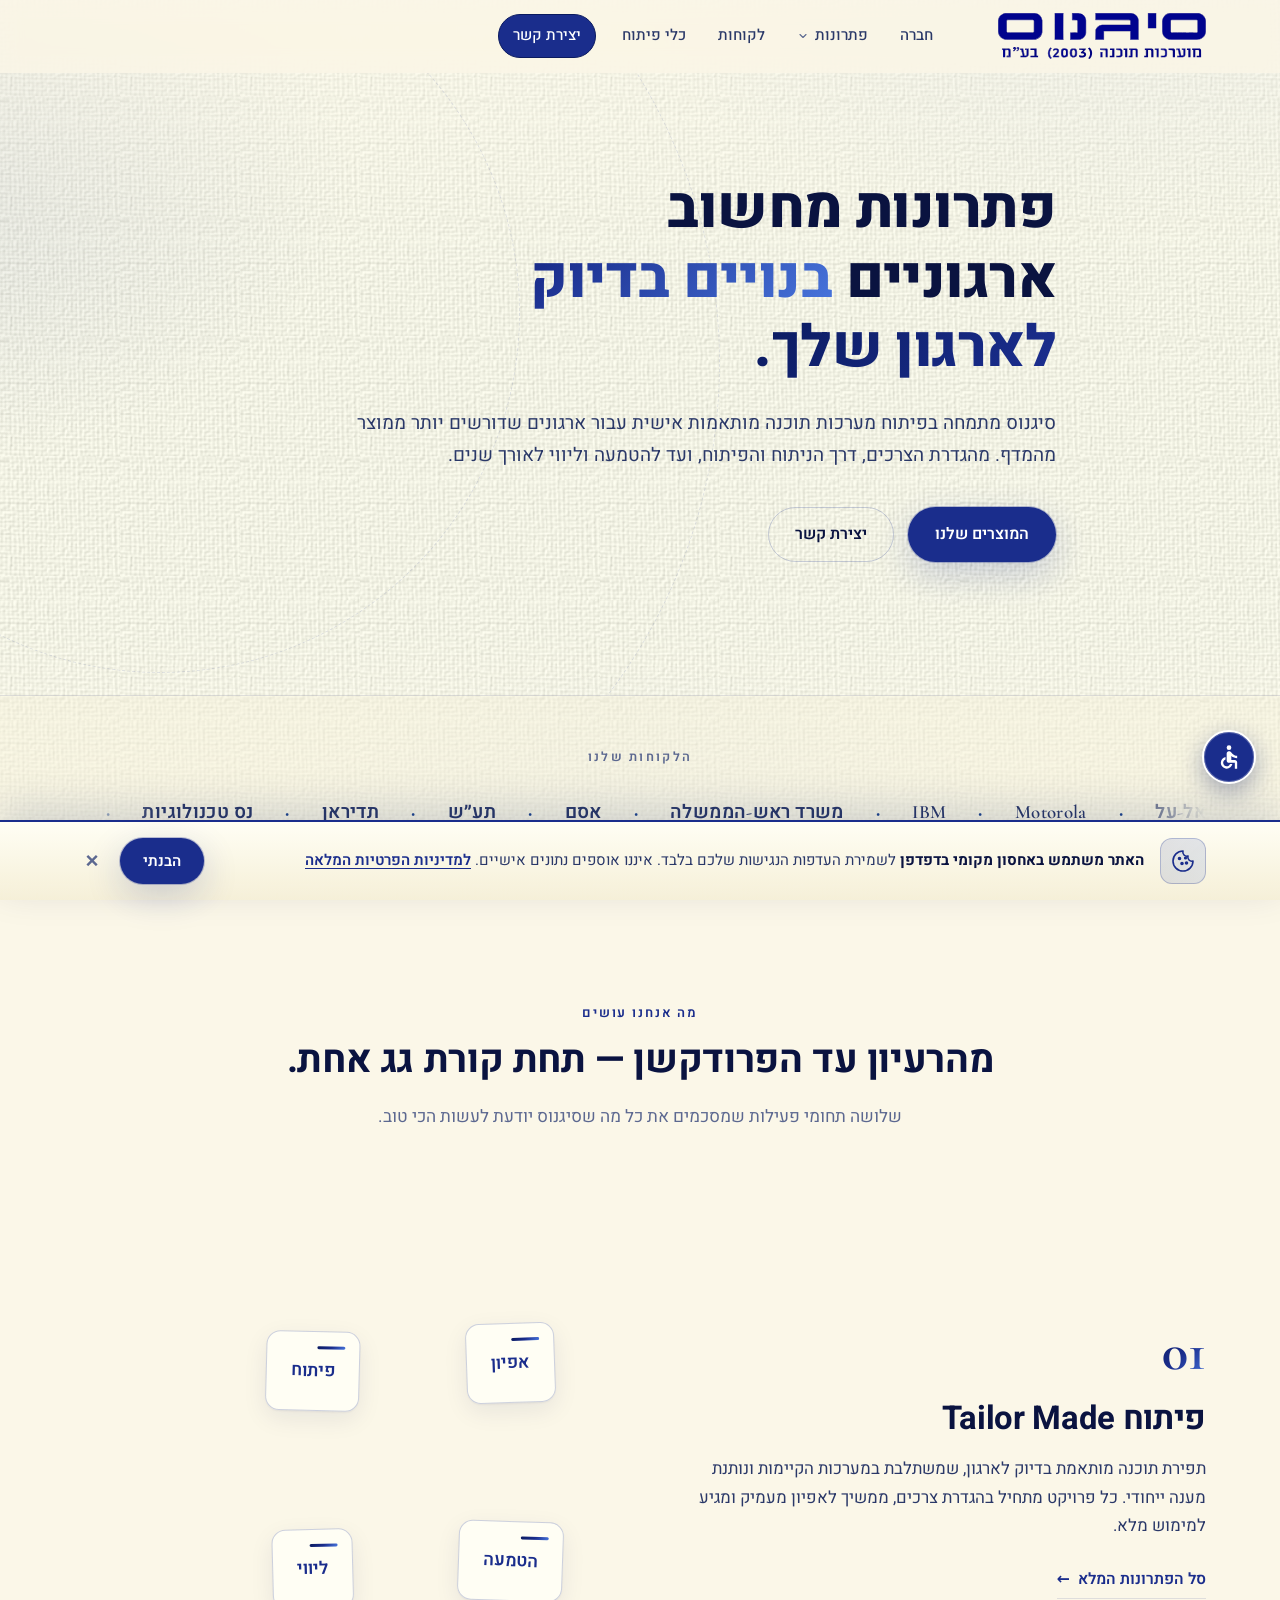
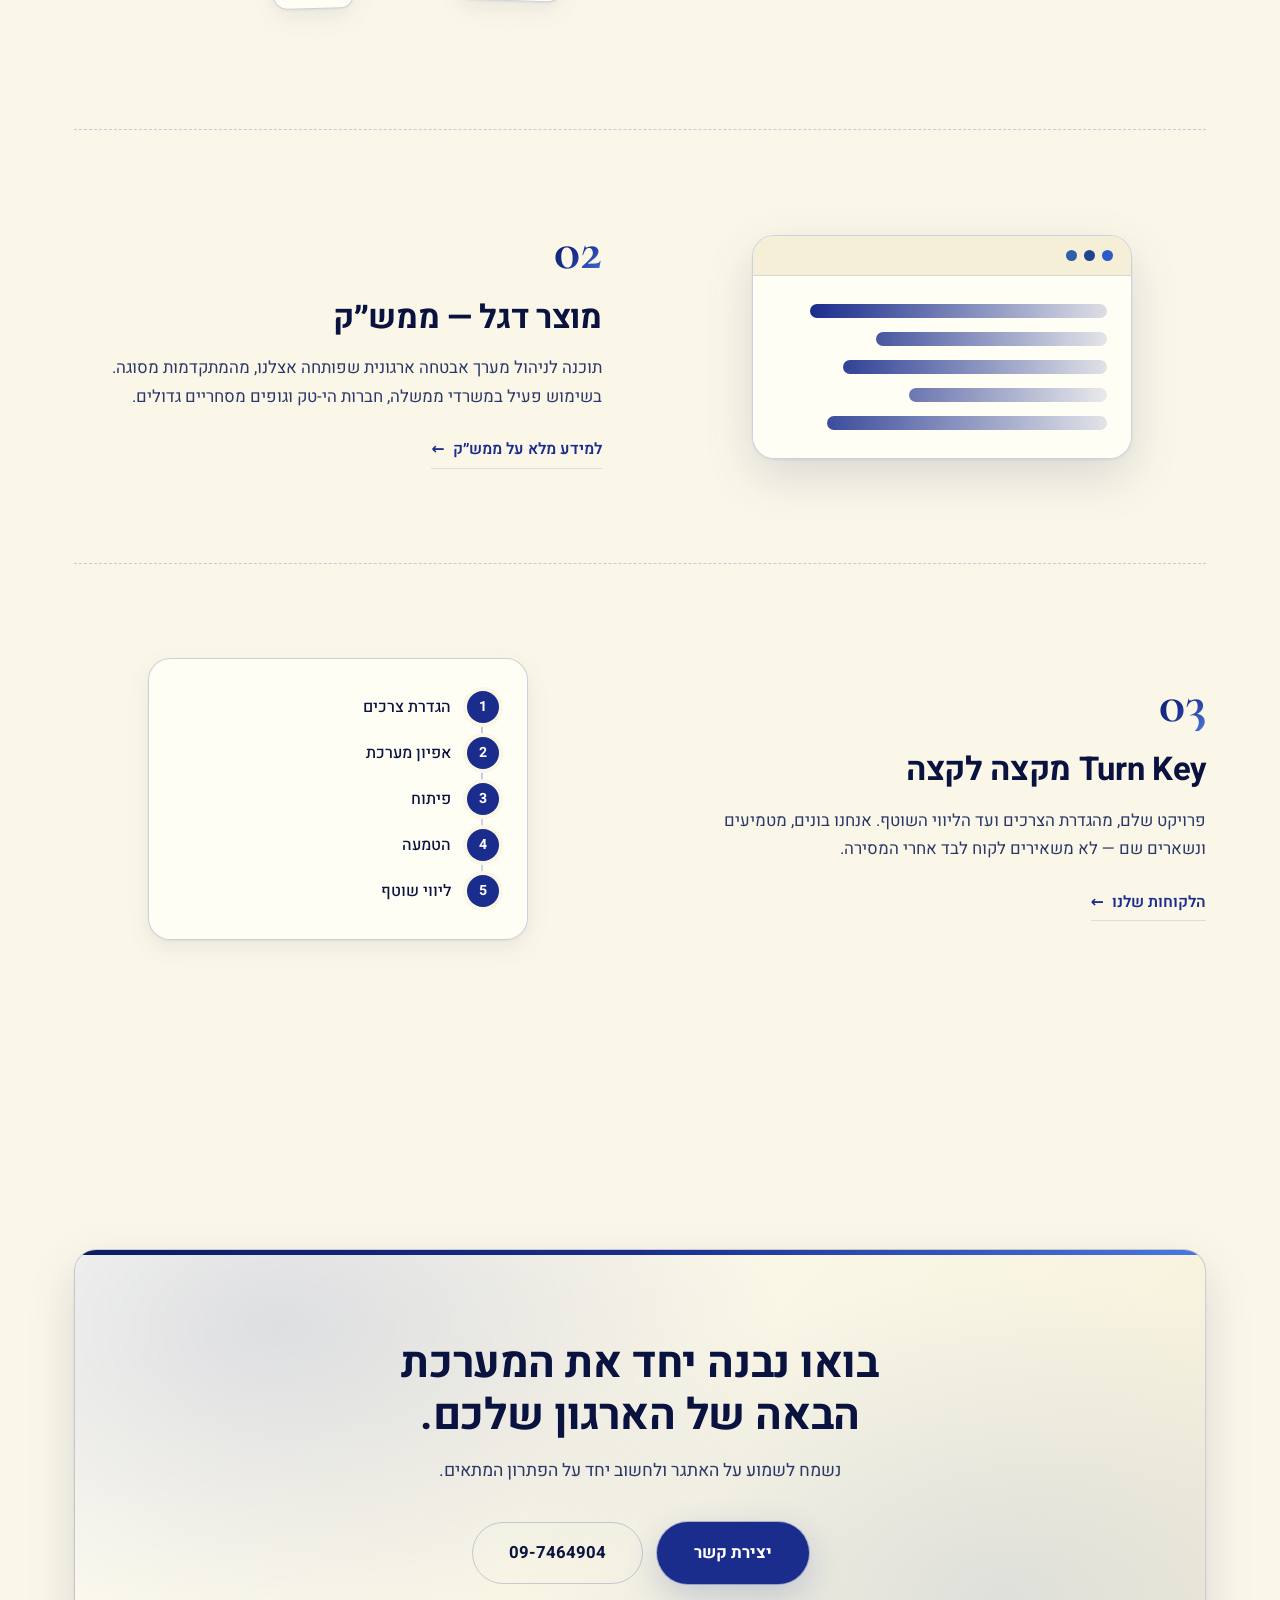
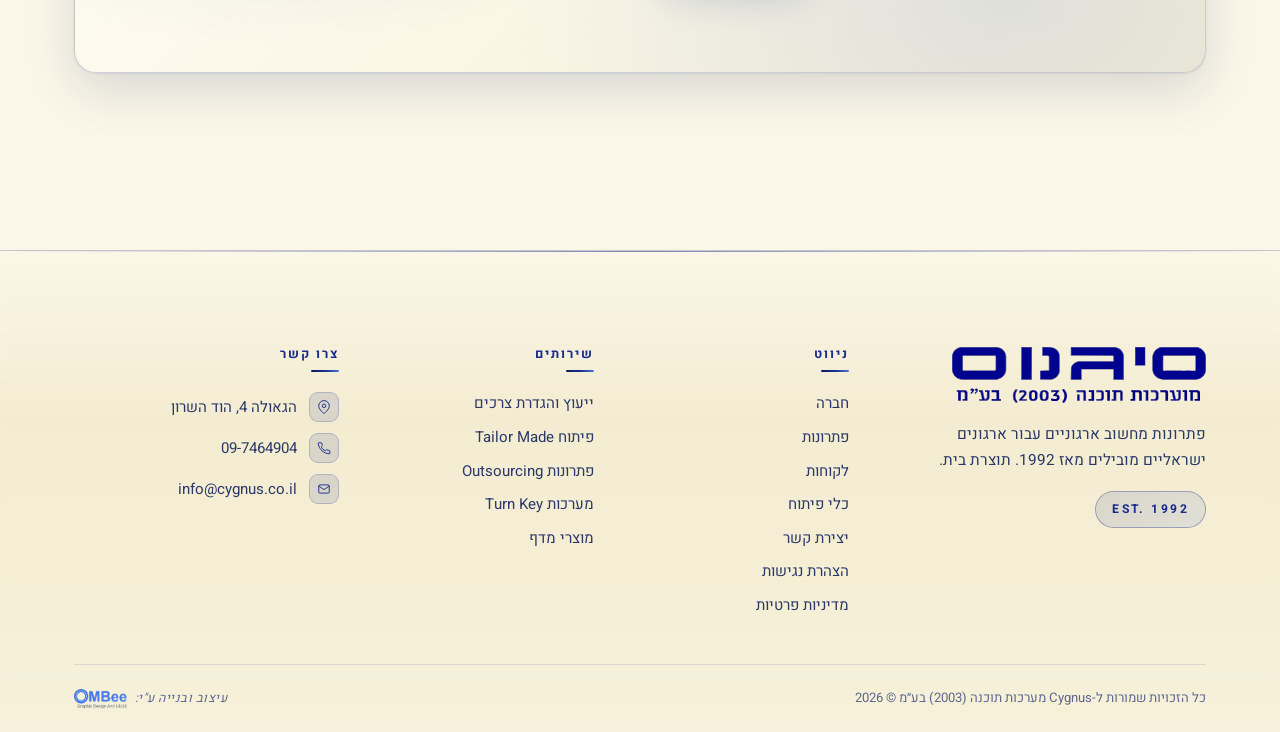
==== commit 0a7f97a6: "Updates: marquee, mobile nav, tablet breakpoint, OMBee credit Marquee: - Customer names scroll seaml" ====
--- a/index.html
+++ b/index.html
@@ -56,30 +56,6 @@
         <a href="about.html" class="btn btn-primary">המוצרים שלנו</a>
         <a href="contact.html" class="btn btn-ghost">יצירת קשר</a>
       </div>
-    </div>
-  </section>
-
-  <!-- Stats band -->
-  <section class="stats-band">
-    <div class="container">
-      <ul class="stats-list">
-        <li>
-          <strong>30+</strong>
-          <span>שנות פעילות</span>
-        </li>
-        <li>
-          <strong>40+</strong>
-          <span>לקוחות מובילים</span>
-        </li>
-        <li>
-          <strong>4</strong>
-          <span>מגזרי שוק</span>
-        </li>
-        <li>
-          <strong>100%</strong>
-          <span>תוצרת בית</span>
-        </li>
-      </ul>
     </div>
   </section>
 
@@ -262,7 +238,7 @@
       </div>
 
       <div class="footer-bottom">
-        <p class="footer-copy">© <span id="year">2026</span> Cygnus מערכות תוכנה (2003) בע״מ. כל הזכויות שמורות.</p>
+        <p class="footer-copy">כל הזכויות שמורות ל-Cygnus מערכות תוכנה (2003) בע״מ © <span id="year">2026</span></p>
         <p class="footer-mini"><span>עיצוב ובנייה ע"י:</span> <a href="https://ombee.co.il" target="_blank" rel="noopener" class="ombee-link"><img src="ombee-logo.png" alt="OMBee" class="ombee-logo"></a></p>
       </div>
     </div>
--- a/styles.css
+++ b/styles.css
@@ -149,7 +149,7 @@
   display: block;
   max-width: 100%;
 }
-@media (max-width: 720px) {
+@media (max-width: 1024px) {
   .brand-logo { height: 38px; }
 }
 .brand-text { display: flex; flex-direction: column; line-height: 1; }
@@ -393,51 +393,18 @@
   border-color: var(--brand-strong);
 }
 
-@media (max-width: 720px) {
-  .nav-dropdown {
-    width: 100%;
-    justify-content: space-between;
-    border-radius: 12px;
-  }
-  .nav-dropdown-label {
-    flex: 1;
-    padding: 12px 14px;
-    border-radius: 12px 0 0 12px;
-  }
-  .nav-dropdown-toggle {
-    padding: 12px 14px;
-    border-radius: 0 12px 12px 0;
-  }
-  .nav-dropdown-menu {
-    position: static;
-    transform: none !important;
-    box-shadow: none;
-    border: 0;
-    padding: 4px 0 8px;
-    background: transparent;
-    min-width: 0;
-    opacity: 1;
-    pointer-events: auto;
-    max-height: 0;
-    overflow: hidden;
-    transition: max-height .3s ease;
-  }
-  .nav-dropdown-menu::before { display: none; }
-  .nav-dropdown.is-open .nav-dropdown-menu {
-    max-height: 700px;
-  }
-  .nav-dropdown-menu li a {
-    padding: 10px 28px;
-    font-size: .92rem;
-  }
+@media (max-width: 1024px) {
+  .nav-dropdown { display: inline-block; width: auto; }
+  .nav-dropdown-menu { display: none; }
+  .nav-chevron { display: none; }
 }
 
 .nav-toggle {
   display: none;
   background: transparent;
-  border: 1px solid var(--line-strong);
+  border: 0;
   width: 40px; height: 40px;
-  border-radius: 10px;
+  border-radius: 0;
   cursor: pointer;
   padding: 0;
   align-items: center;
@@ -1214,7 +1181,7 @@
   font-weight: 700;
 }
 
-@media (max-width: 720px) {
+@media (max-width: 1024px) {
   .form-row { grid-template-columns: 1fr; gap: 0; }
   .form-actions { flex-direction: column; align-items: stretch; }
   .form-actions .btn { width: 100%; justify-content: center; }
@@ -1481,7 +1448,7 @@
 .cta-wrap p { color: var(--ink-2); margin: 0; }
 .cta-wrap .btn { position: relative; flex-shrink: 0; }
 
-@media (max-width: 720px) {
+@media (max-width: 1024px) {
   .cta-wrap { flex-direction: column; align-items: stretch; text-align: center; }
   .cta-wrap .btn { justify-content: center; }
 }
@@ -1595,7 +1562,7 @@
   outline-offset: 3px;
 }
 
-@media (max-width: 720px) {
+@media (max-width: 1024px) {
   .scroll-fab {
     bottom: 18px;
     inset-inline-start: 18px;
@@ -1724,7 +1691,7 @@
   font-weight: 500;
 }
 
-@media (max-width: 720px) {
+@media (max-width: 1024px) {
   .stats-list { grid-template-columns: repeat(2, 1fr); gap: 24px 16px; }
   .stats-list li:nth-child(odd)::before { display: none; }
 }
@@ -1758,12 +1725,14 @@
 }
 .marquee-track {
   display: flex;
+  flex-shrink: 0;
   align-items: center;
   gap: clamp(20px, 2.5vw, 36px);
+  padding: 0;
+  margin: 0;
   list-style: none;
-  margin: 0;
-  padding: 0;
   width: max-content;
+  min-width: max-content;
   animation: marquee-scroll 35s linear infinite;
   will-change: transform;
 }
@@ -2428,7 +2397,7 @@
   color: var(--ink-3);
 }
 
-@media (max-width: 720px) {
+@media (max-width: 1024px) {
   .accordion-head { padding: 18px 18px; gap: 12px; }
   .acc-num { font-size: 1.4rem; min-width: 34px; }
   .acc-title { font-size: 1rem; }
@@ -2546,7 +2515,7 @@
   background: var(--gradient);
 }
 
-@media (max-width: 720px) {
+@media (max-width: 1024px) {
   .solutions-menu { top: 64px; padding: 10px 0; }
   .solution-features { grid-template-columns: 1fr; }
 }
@@ -2637,7 +2606,7 @@
   color: var(--ink);
 }
 
-@media (max-width: 720px) {
+@media (max-width: 1024px) {
   .cookie-wrap {
     flex-direction: column;
     align-items: stretch;
@@ -2664,7 +2633,7 @@
 }
 /* Push widget above the cookie banner when banner is visible */
 body.cookie-shown .a11y-widget { bottom: 116px; }
-@media (max-width: 720px) {
+@media (max-width: 1024px) {
   body.cookie-shown .a11y-widget { bottom: 200px; }
 }
 .a11y-toggle {
@@ -2953,7 +2922,7 @@
   height: 34px;
 }
 
-@media (max-width: 720px) {
+@media (max-width: 1024px) {
   .a11y-widget { bottom: 18px; inset-inline-start: 18px; }
   .a11y-toggle { width: 48px; height: 48px; }
   .a11y-toggle svg { width: 24px; height: 24px; }
@@ -3123,23 +3092,34 @@
   .customer-sectors { grid-template-columns: repeat(2, 1fr); }
 }
 
-@media (max-width: 720px) {
+@media (max-width: 1024px) {
   body {
     font-size: 16px;
-    /* Lighter gradient layer on mobile to keep text readable */
     background-attachment: scroll, scroll, scroll, fixed;
   }
-  .nav-toggle { display: flex; }
+
+  .nav-wrap { gap: 8px; height: 64px; justify-content: flex-start; }
+
+  /* Hamburger on the far right (RTL start), then brand */
+  .nav-toggle {
+    order: 1;
+    display: flex;
+    margin: 0;
+  }
+  .brand { order: 2; }
+  .primary-nav { order: 3; }
+
+  /* Mobile dropdown menu when hamburger opens */
   .primary-nav {
     position: absolute;
-    top: 72px;
+    top: 64px;
     inset-inline-start: 0;
     inset-inline-end: 0;
     flex-direction: column;
     align-items: stretch;
     background: rgba(251,247,232,.98);
     border-bottom: 1px solid var(--line);
-    padding: 16px;
+    padding: 12px;
     gap: 4px;
     transform: translateY(-12px);
     opacity: 0;
@@ -3152,11 +3132,18 @@
     transform: translateY(0);
     pointer-events: auto;
   }
-  .primary-nav a {
+  .primary-nav a,
+  .primary-nav .nav-dropdown-link {
     padding: 12px 14px;
     border-radius: 12px;
+    font-size: .95rem;
+    width: 100%;
+    box-sizing: border-box;
   }
   .primary-nav .cta-link { margin-inline-start: 0; }
+  .nav-chevron { display: none; }
+  .brand-logo { height: 32px; }
+  .brand-mark { width: 32px; height: 32px; }
 
   .value-grid,
   .services-grid,
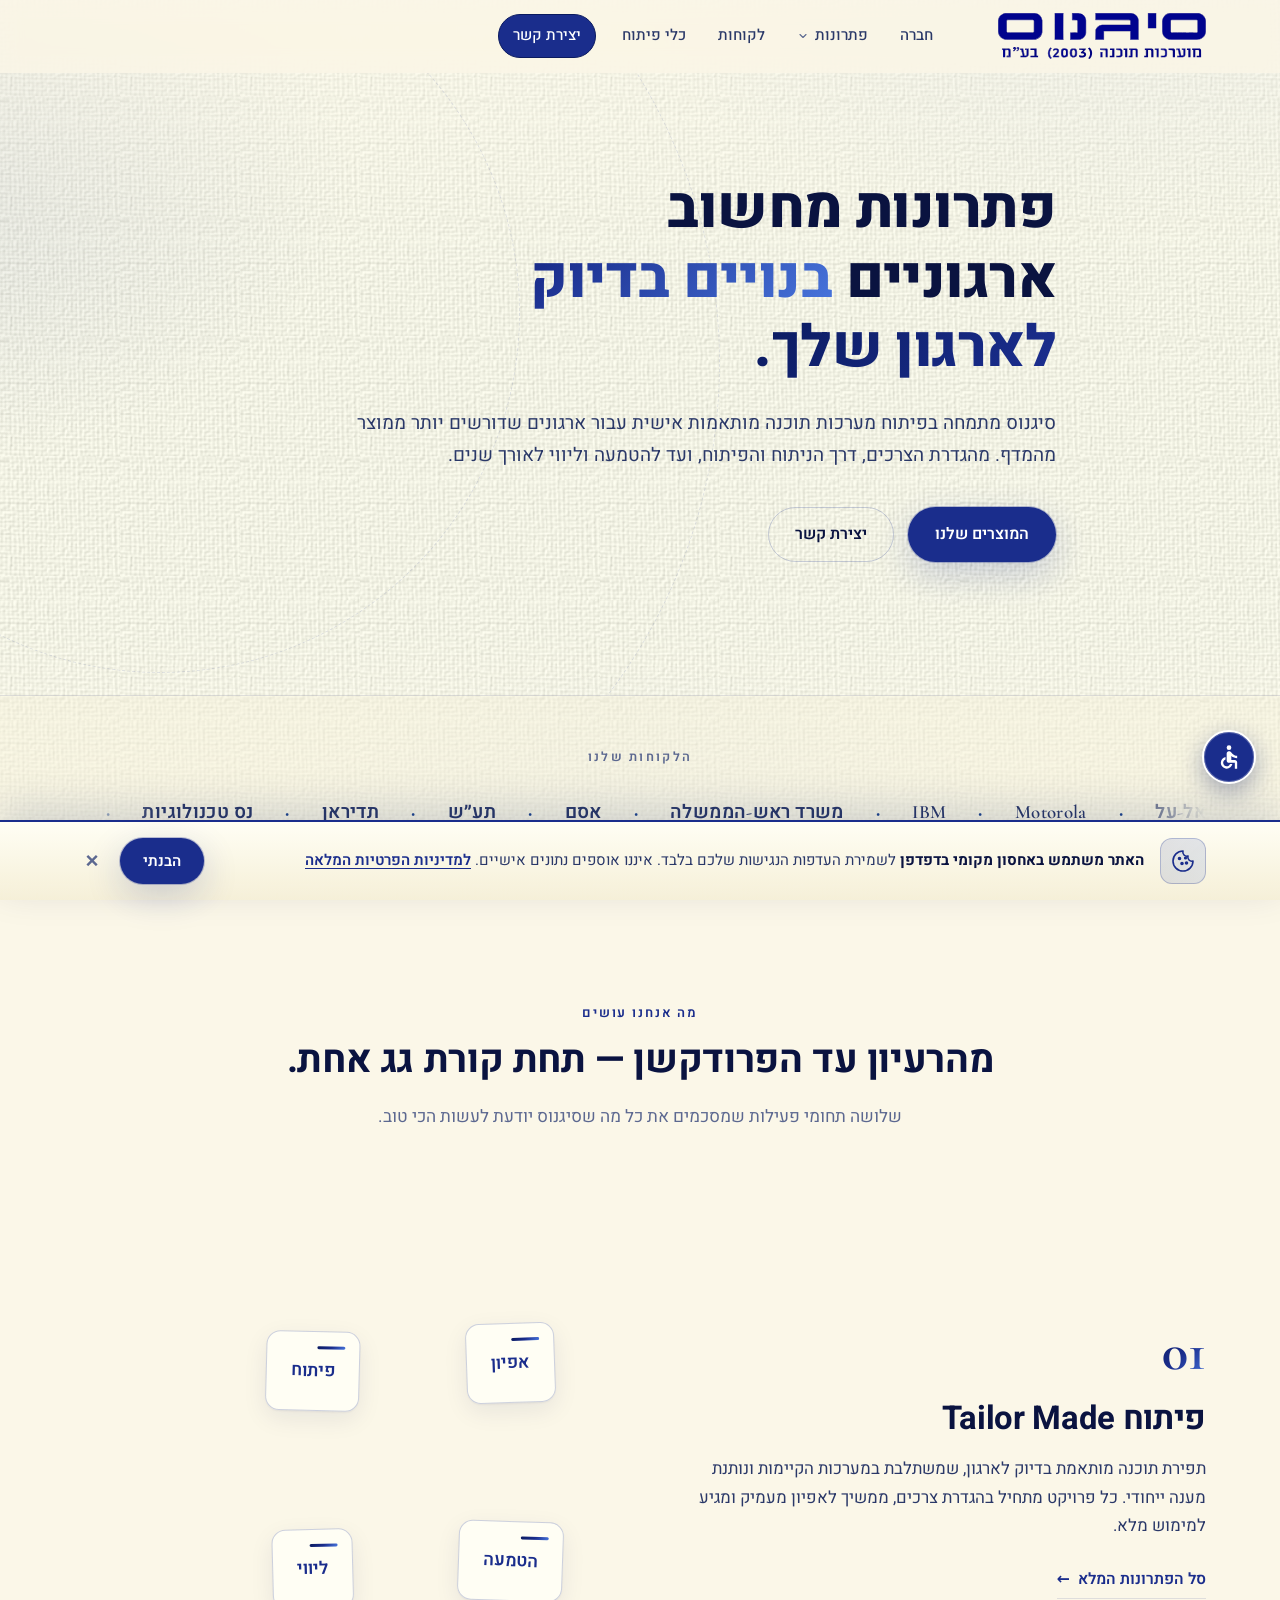
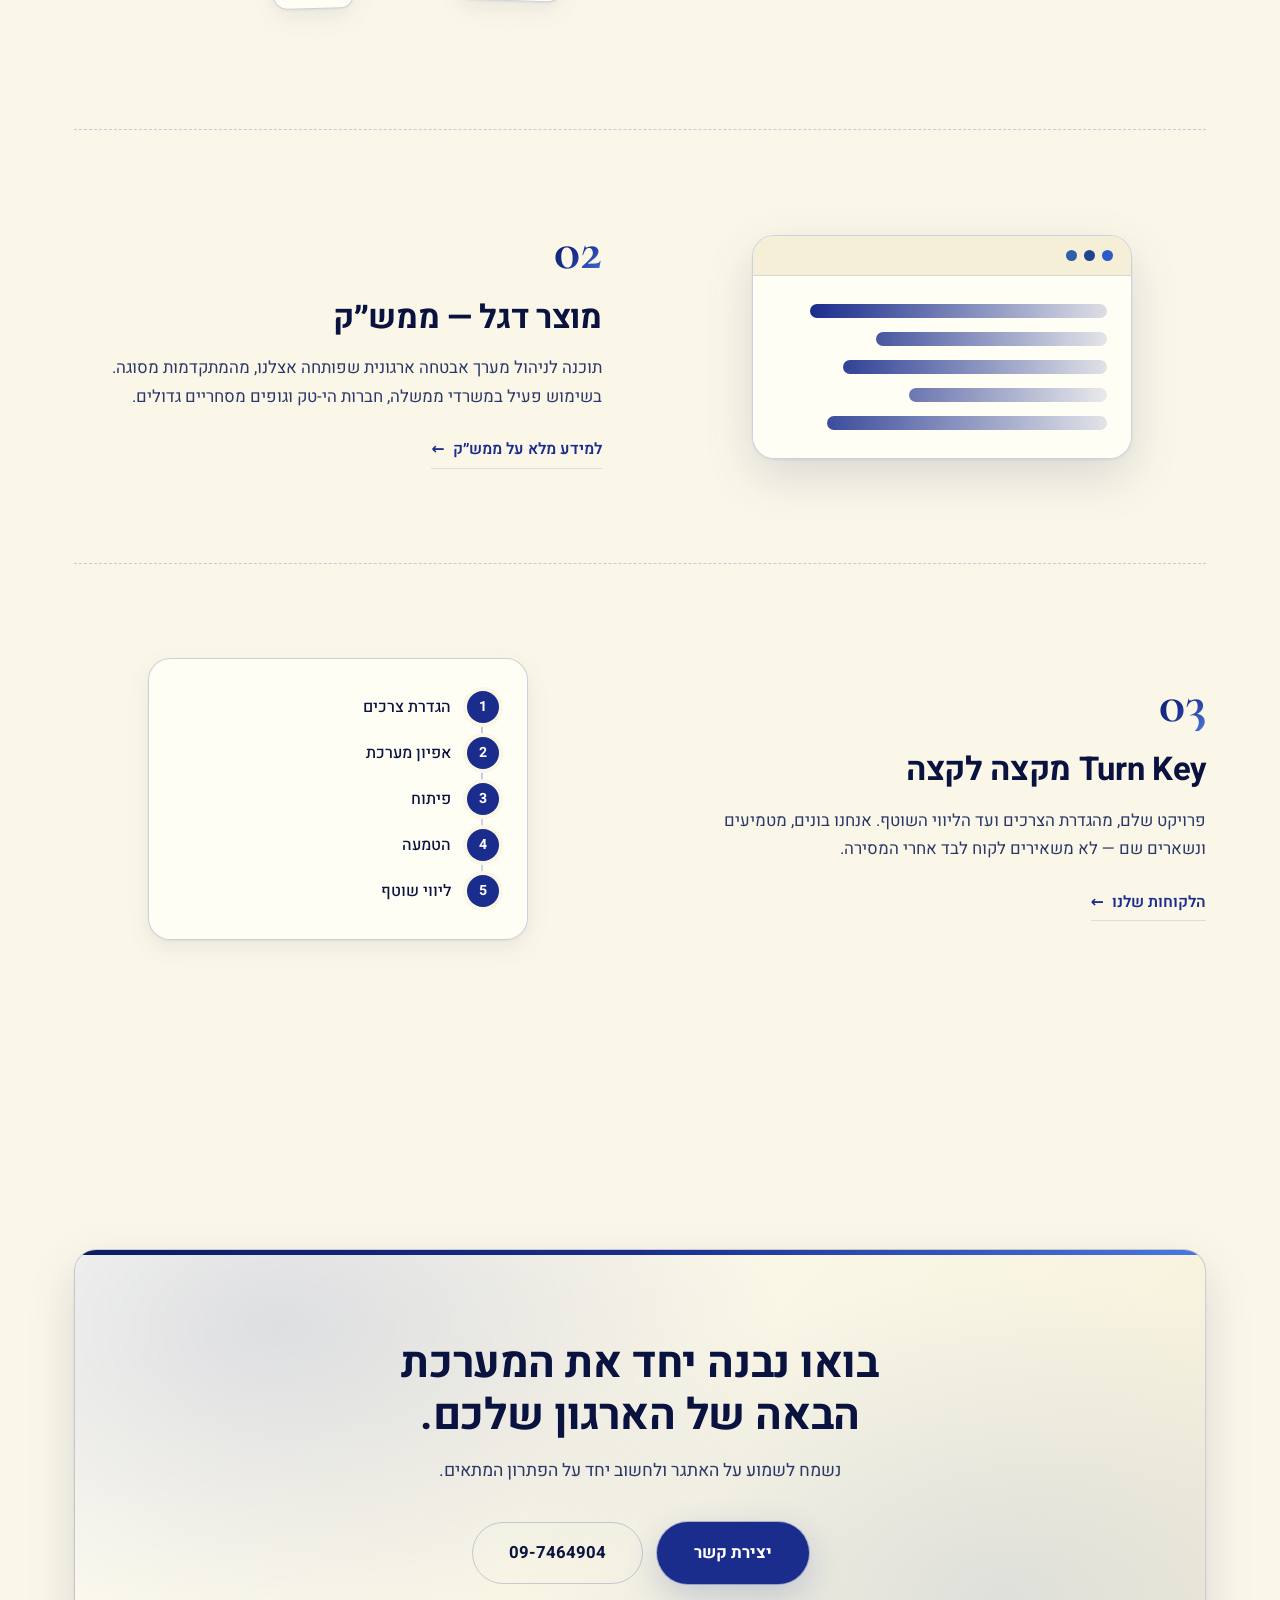
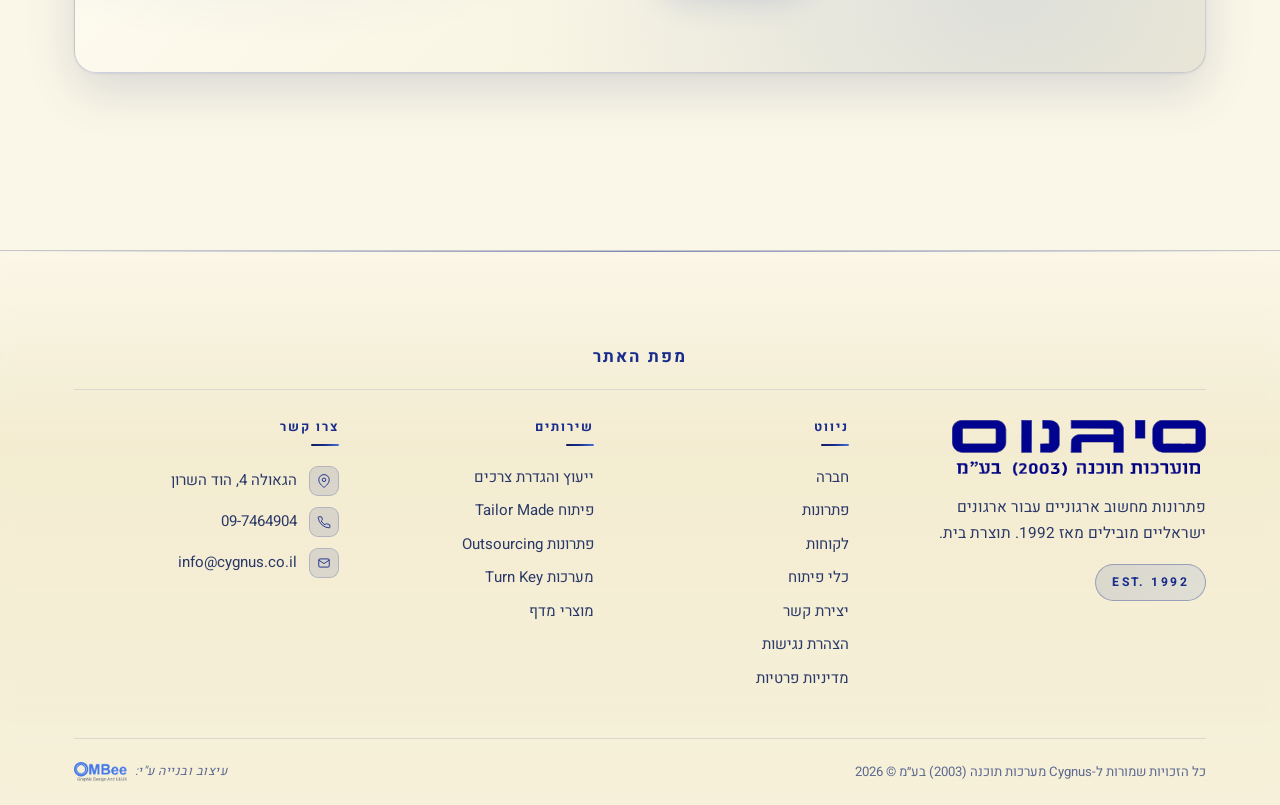
==== commit 06657879: "Add centered "מפת האתר" heading to footer - Sitemap heading added at top of rich-footer above the 4-" ====
--- a/index.html
+++ b/index.html
@@ -177,6 +177,9 @@
   <!-- Rich Footer -->
   <footer class="site-footer rich-footer">
     <div class="container">
+      <div class="footer-sitemap">
+        <h4>מפת האתר</h4>
+      </div>
       <div class="footer-main">
 
         <div class="footer-brand-col">
--- a/styles.css
+++ b/styles.css
@@ -2044,6 +2044,56 @@
   background: linear-gradient(90deg, transparent 0%, var(--brand) 50%, transparent 100%);
   opacity: .55;
 }
+
+/* Sitemap heading centered at top of footer */
+.footer-sitemap {
+  text-align: center;
+  padding-bottom: 22px;
+  margin-bottom: 30px;
+  border-bottom: 1px solid var(--line);
+}
+.footer-sitemap h4 {
+  margin: 0;
+  font-size: 1.05rem;
+  font-weight: 700;
+  letter-spacing: .12em;
+  color: var(--brand);
+}
+.footer-sitemap ul {
+  display: flex;
+  flex-wrap: wrap;
+  gap: 8px 22px;
+  list-style: none;
+  margin: 0;
+  padding: 0;
+  flex: 1;
+}
+.footer-sitemap li {
+  position: relative;
+}
+.footer-sitemap li + li::before {
+  content: "·";
+  position: absolute;
+  inset-inline-end: -14px;
+  top: 50%;
+  transform: translateY(-50%);
+  color: var(--gold);
+  font-weight: 700;
+  pointer-events: none;
+}
+.footer-sitemap a {
+  color: var(--ink-2);
+  font-size: .9rem;
+  font-weight: 500;
+  transition: color .2s;
+}
+.footer-sitemap a:hover { color: var(--brand); }
+
+@media (max-width: 1024px) {
+  .footer-sitemap { flex-direction: column; align-items: flex-start; gap: 10px; }
+  .footer-sitemap ul { gap: 6px 16px; }
+}
+
 .rich-footer .footer-main {
   display: grid;
   grid-template-columns: 1.5fr 1fr 1fr 1.3fr;
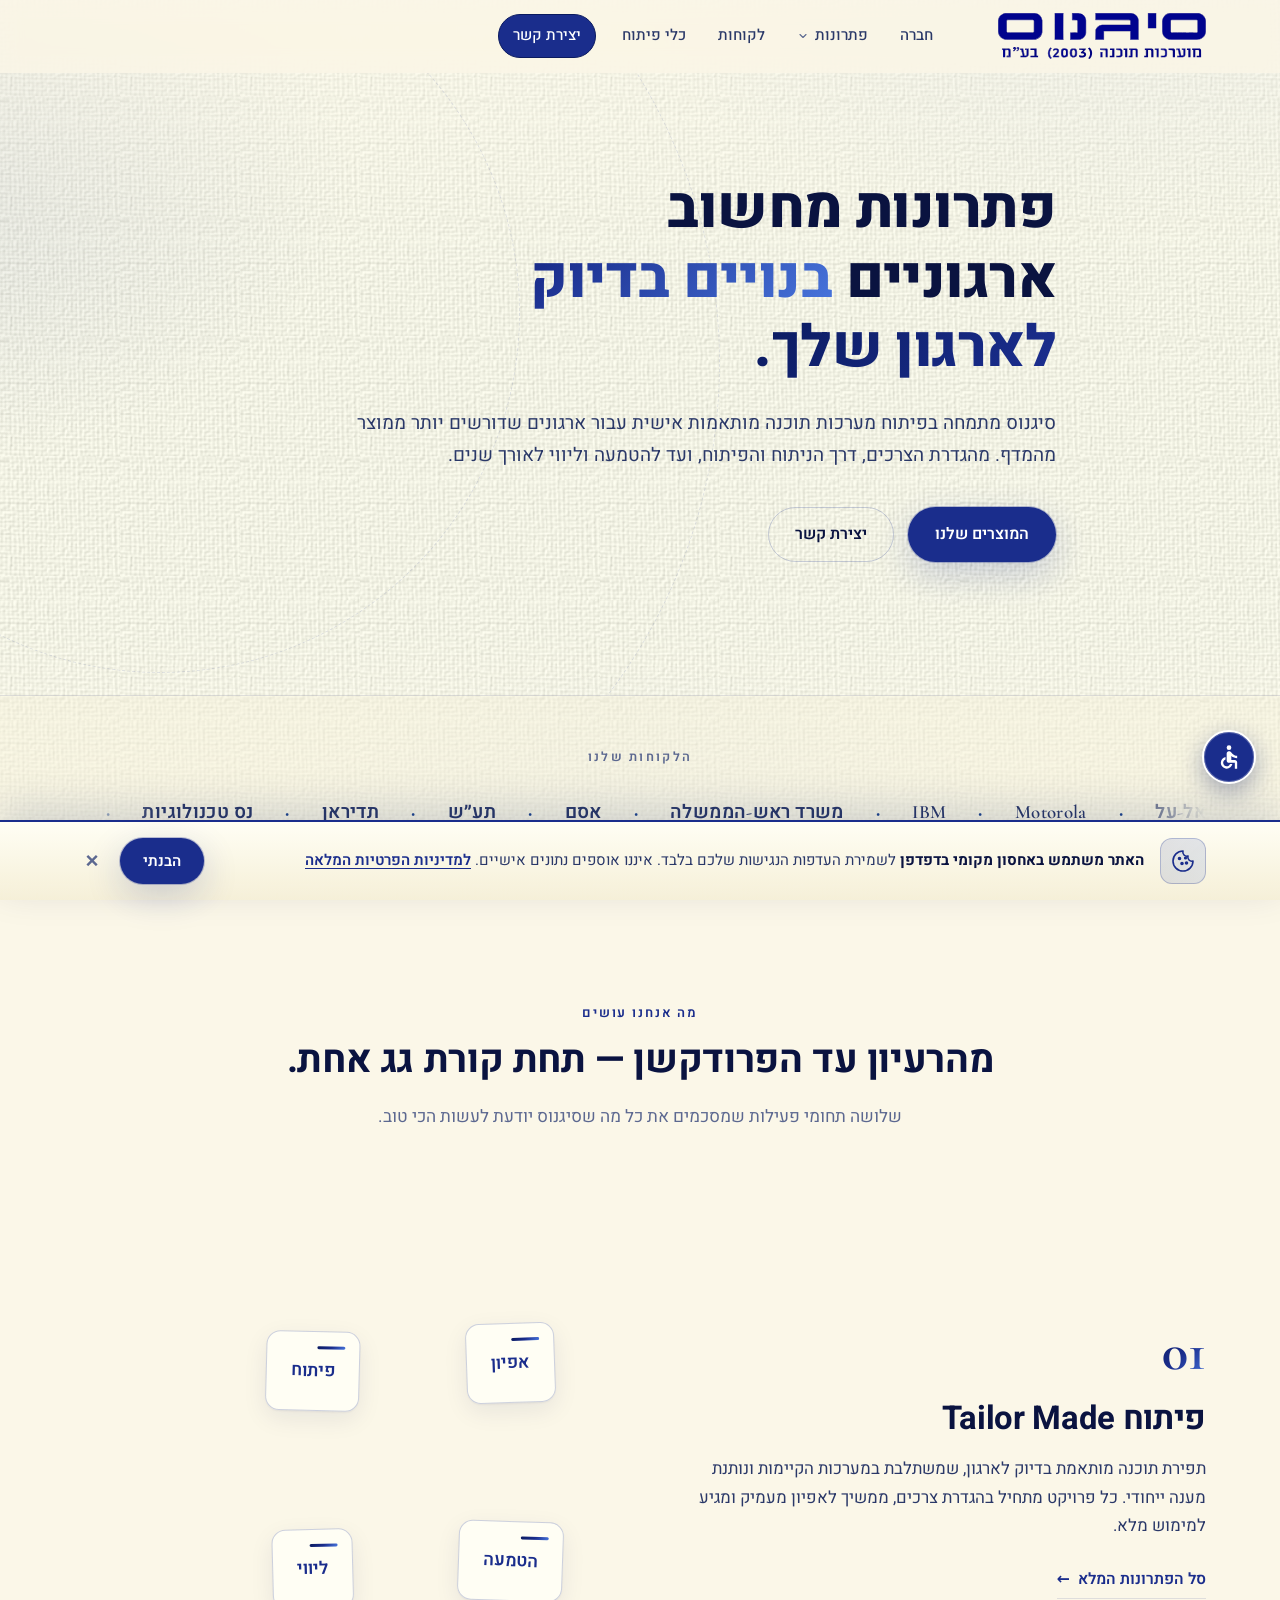
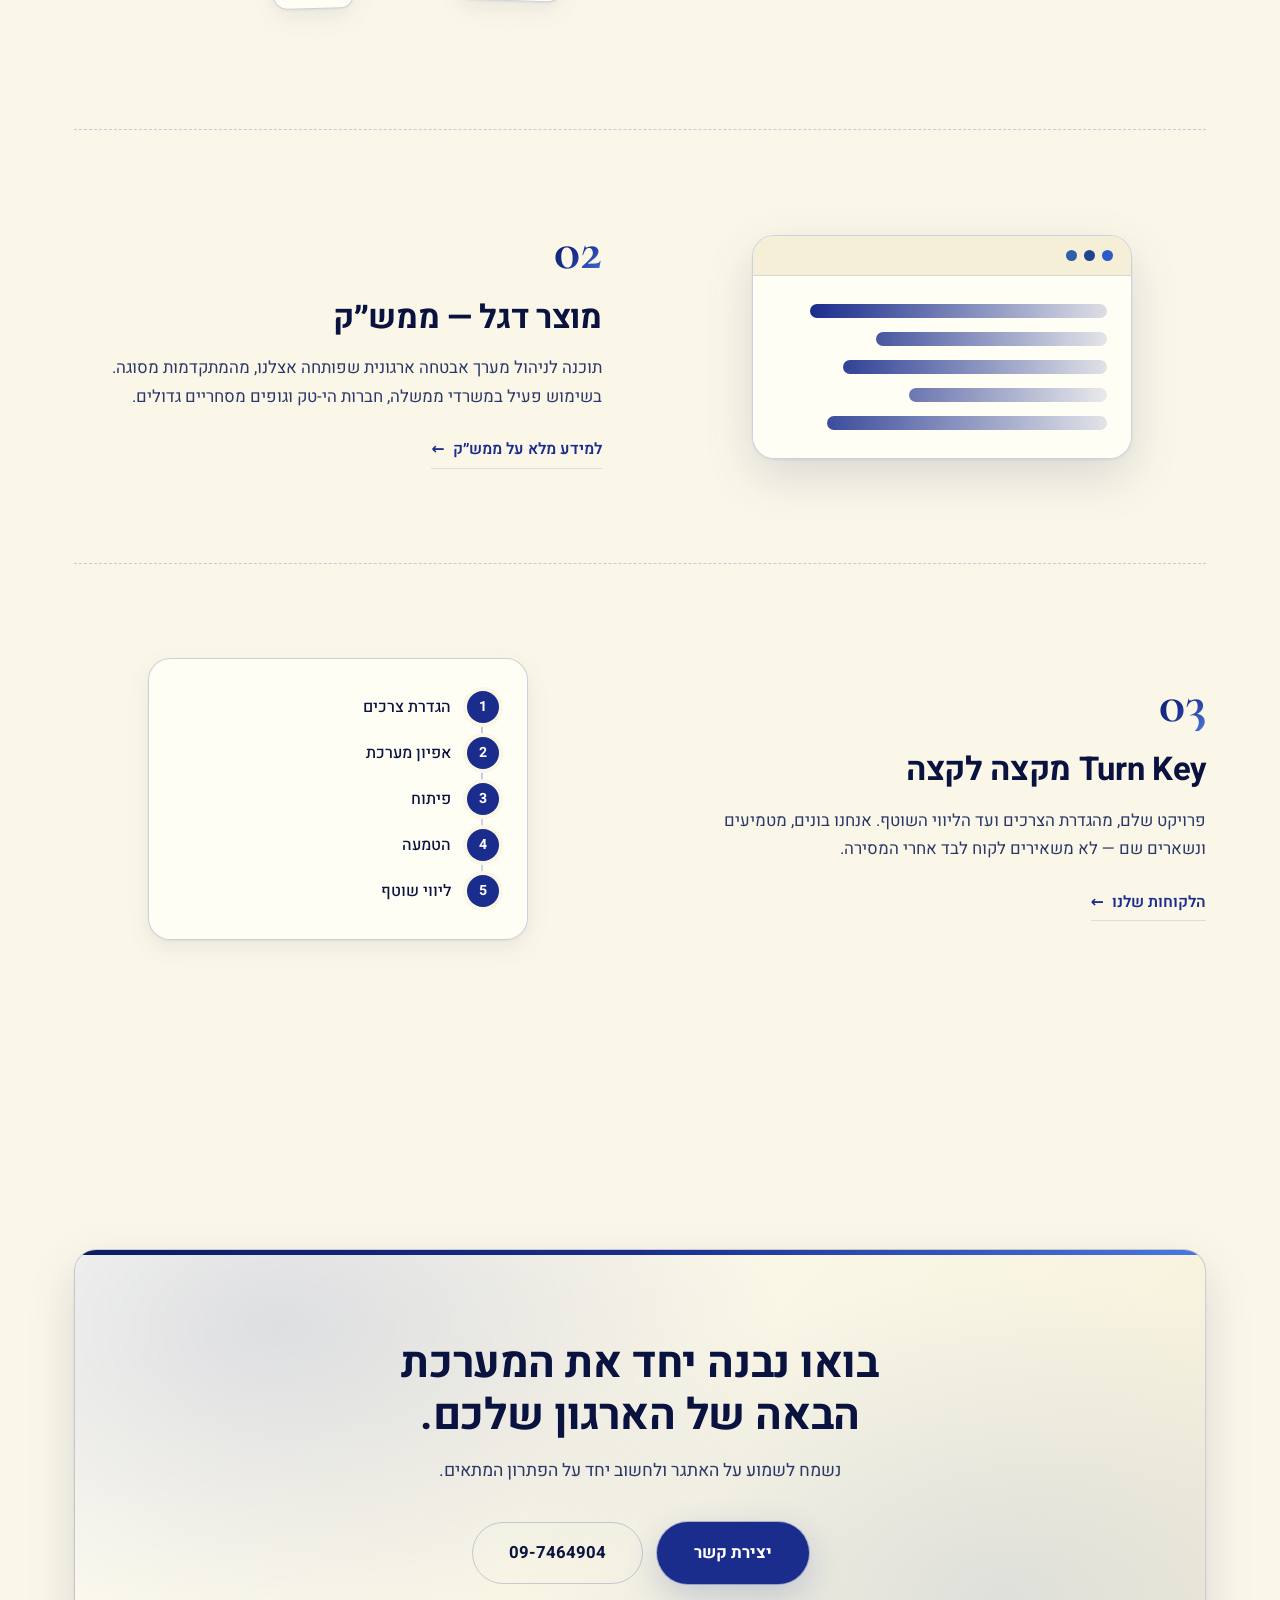
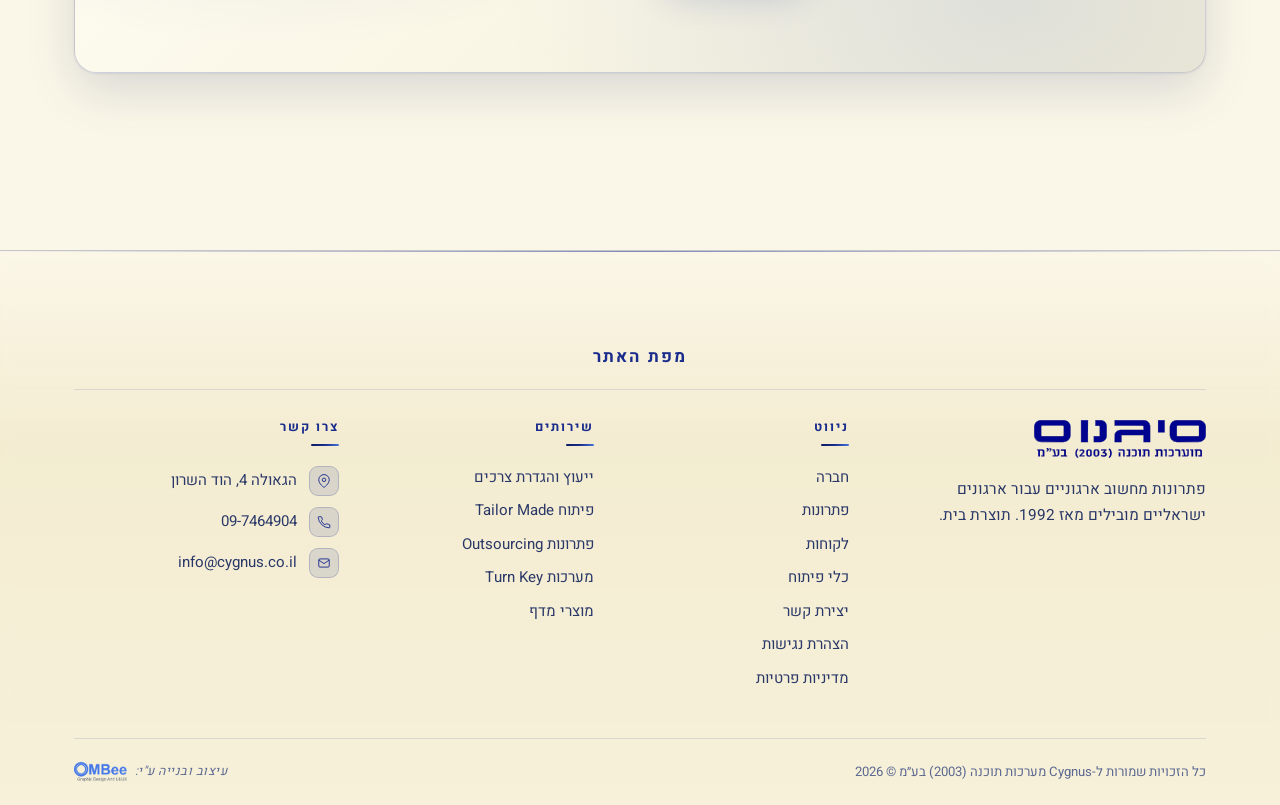
==== commit 6465aadd: "Footer: remove EST. 1992 badge, smaller Cygnus logo - Removed "EST. 1992" founded-badge from rich-fo" ====
--- a/index.html
+++ b/index.html
@@ -187,7 +187,7 @@
             <img src="Cygnus_Logo.svg" alt="סיגנוס מערכות תוכנה (2003) בע״מ" class="brand-logo">
           </a>
           <p class="footer-tag">פתרונות מחשוב ארגוניים עבור ארגונים ישראליים מובילים מאז 1992. תוצרת בית.</p>
-          <span class="founded-badge">EST. 1992</span>
+          
         </div>
 
         <div class="footer-col">
--- a/styles.css
+++ b/styles.css
@@ -2115,7 +2115,7 @@
   max-width: 100%;
 }
 .rich-footer .footer-brand-link .brand-mark { width: 44px; height: 44px; flex-shrink: 0; }
-.rich-footer .footer-brand-link .brand-logo { height: 56px; width: auto; }
+.rich-footer .footer-brand-link .brand-logo { height: 38px; width: auto; }
 .rich-footer .footer-brand-link .brand-text { display: flex; flex-direction: column; line-height: 1; }
 .rich-footer .footer-brand-link .brand-name {
   font-size: 1.35rem;
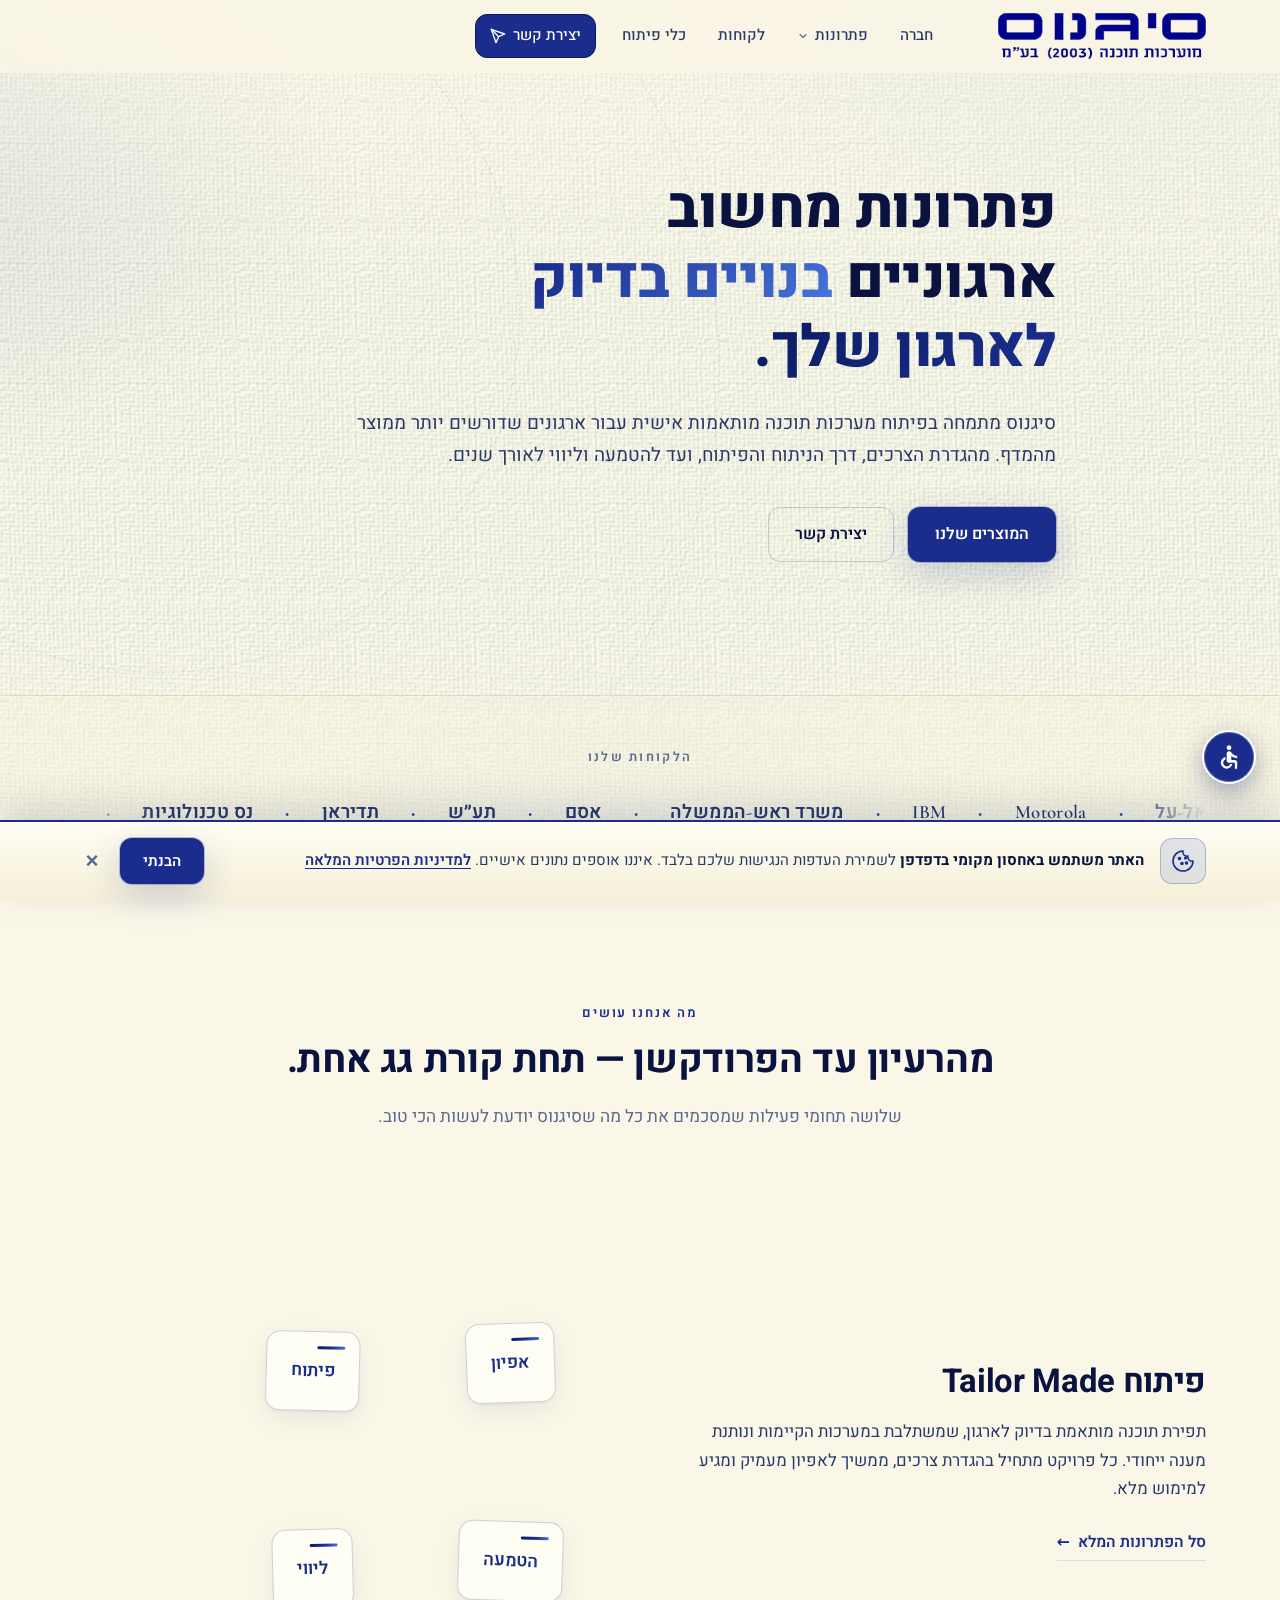
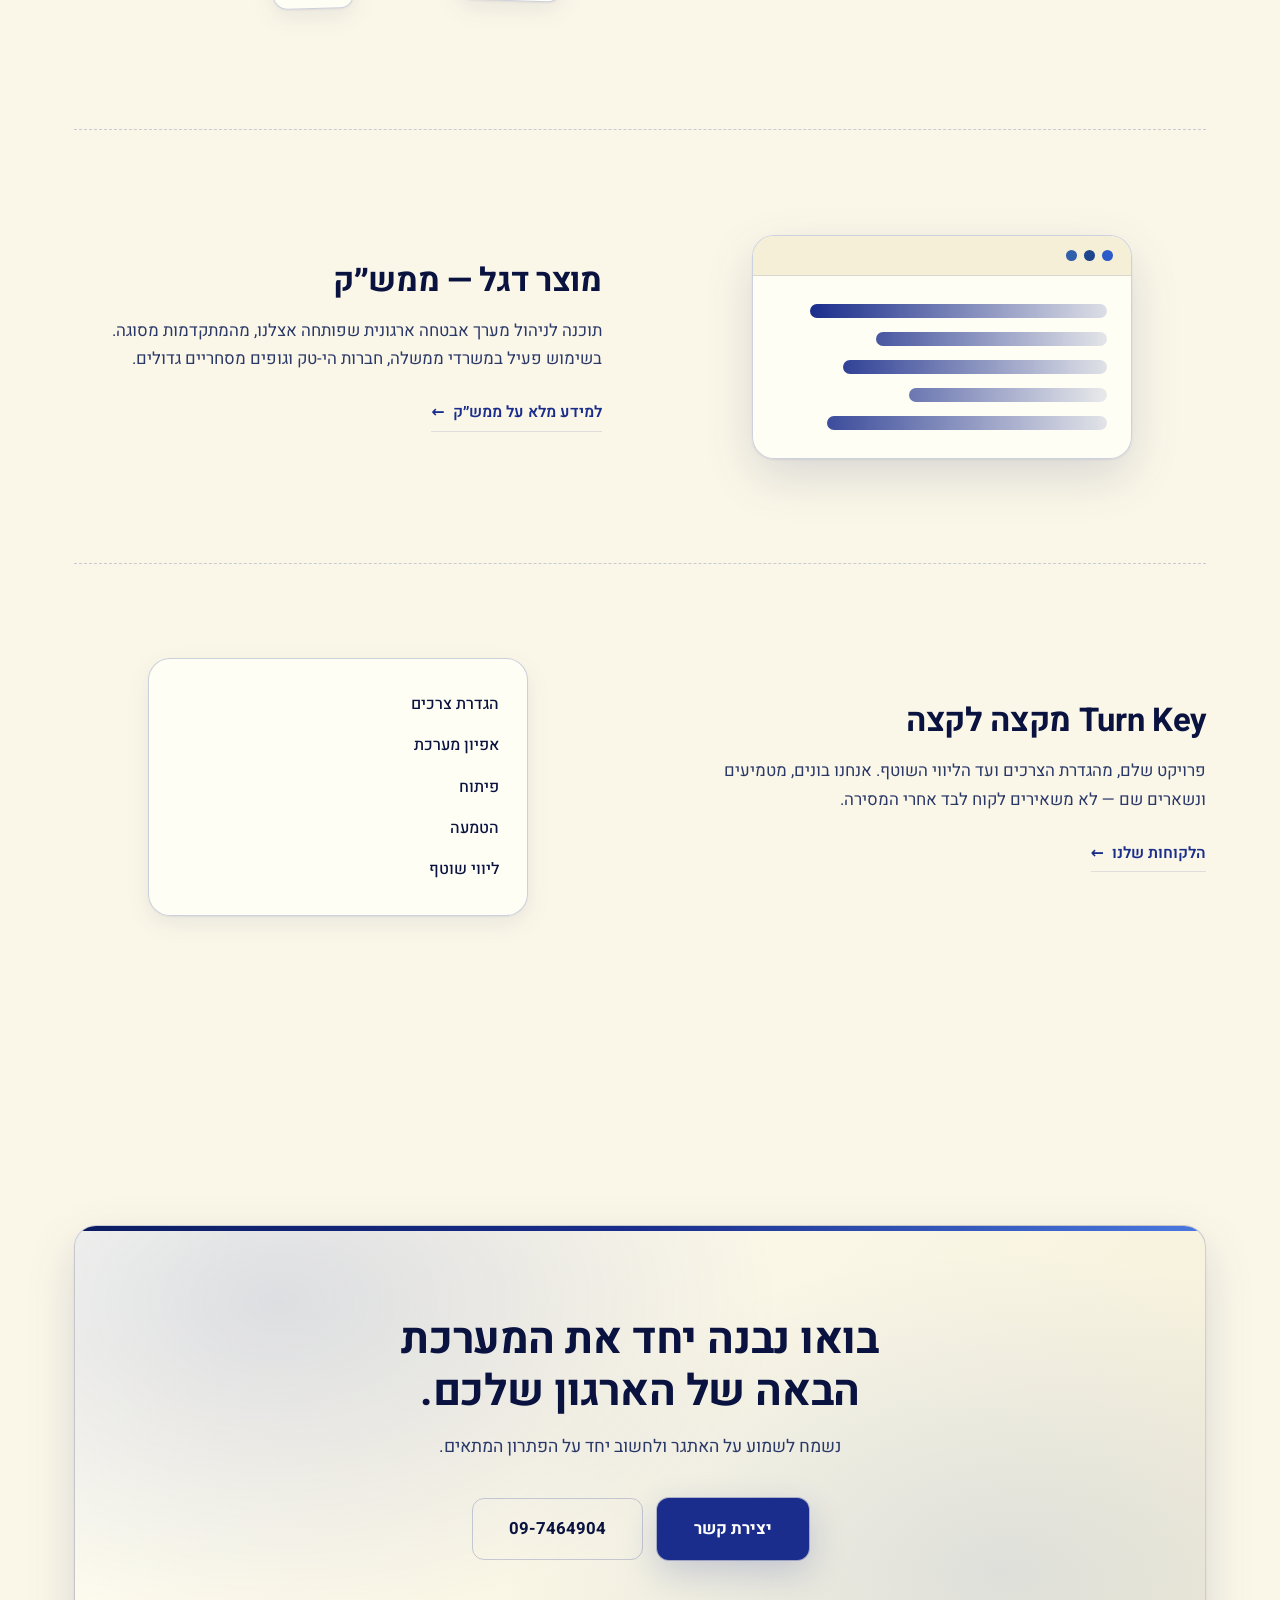
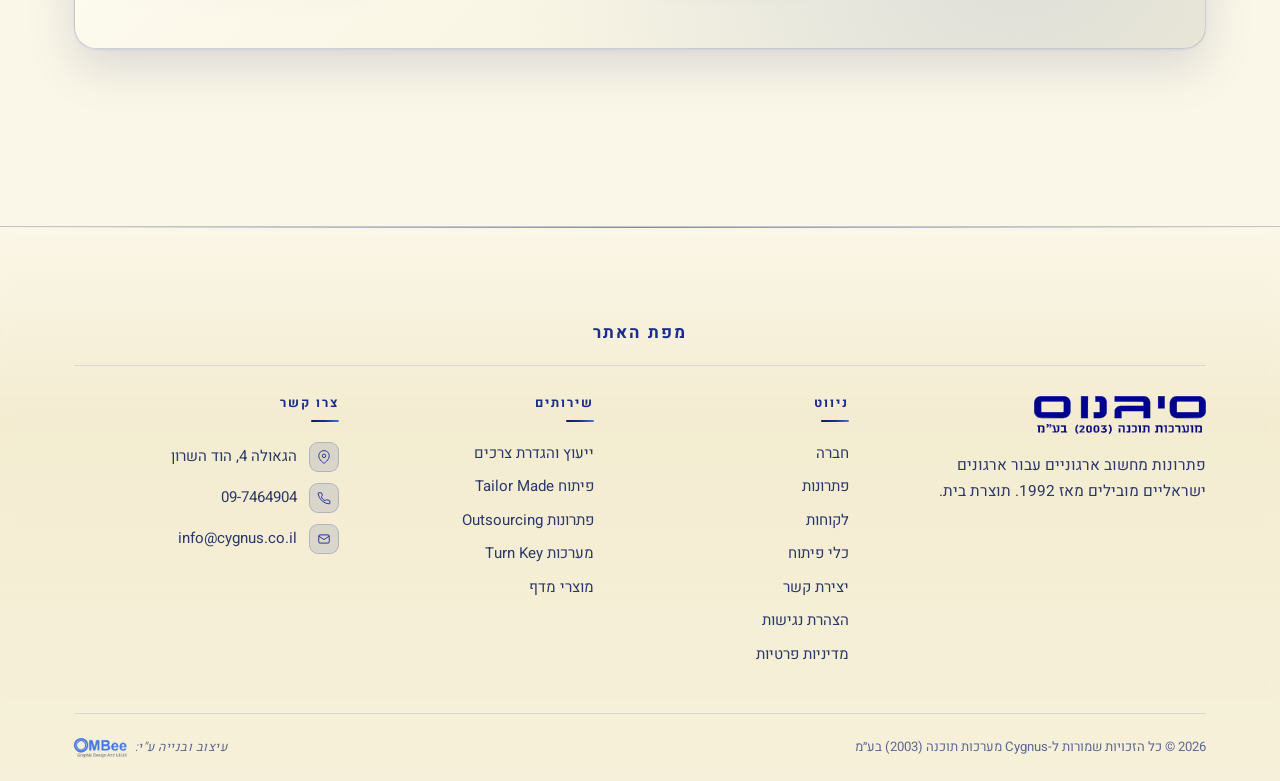
==== commit a19cb225: "Redesign: images/ folder, footer ©, rounded buttons + nav plane, mobile drawer, marquee loop, hide d" ====
--- a/index.html
+++ b/index.html
@@ -5,7 +5,7 @@
   <meta name="viewport" content="width=device-width, initial-scale=1.0">
   <title>סיגנוס מערכות תוכנה (2003) בע״מ</title>
   <meta name="description" content="סיגנוס מערכות תוכנה — בית תוכנה ישראלי משנת 1992, פתרונות מחשוב ארגוניים, פיתוח Tailor Made ומוצרי מדף לארגונים מובילים בישראל.">
-  <link rel="icon" type="image/png" href="cygnus_icon.png">
+  <link rel="icon" type="image/png" href="images/cygnus_icon.png">
   <link rel="preconnect" href="https://fonts.googleapis.com">
   <link rel="preconnect" href="https://fonts.gstatic.com" crossorigin>
   <link href="https://fonts.googleapis.com/css2?family=Heebo:wght@300;400;500;600;700;800;900&family=Assistant:wght@400;600;700&family=Cormorant+Garamond:wght@400;500;600;700&display=swap" rel="stylesheet">
@@ -16,7 +16,7 @@
   <header class="site-header" id="siteHeader">
     <div class="container nav-wrap">
       <a href="index.html" class="brand" aria-label="סיגנוס מערכות תוכנה - דף הבית">
-        <img src="Cygnus_Logo.svg" alt="סיגנוס מערכות תוכנה (2003) בע״מ" class="brand-logo">
+        <img src="images/Cygnus_Logo.svg" alt="סיגנוס מערכות תוכנה (2003) בע״מ" class="brand-logo">
       </a>
       <nav class="primary-nav" aria-label="ניווט ראשי">
         <a href="about.html">חברה</a>
@@ -33,7 +33,7 @@
         </div>
         <a href="customers.html">לקוחות</a>
         <a href="tech.html">כלי פיתוח</a>
-        <a href="contact.html" class="cta-link">יצירת קשר</a>
+        <a href="contact.html" class="cta-link">יצירת קשר<svg class="btn-plane" viewBox="0 0 24 24" fill="none" stroke="currentColor" stroke-width="2" stroke-linecap="round" stroke-linejoin="round" aria-hidden="true"><path d="M22 2L11 13"/><path d="M22 2l-7 20-4-9-9-4 20-7z"/></svg></a>
       </nav>
       <button class="nav-toggle" aria-label="פתיחת תפריט" aria-expanded="false"><span></span><span></span><span></span></button>
     </div>
@@ -184,7 +184,7 @@
 
         <div class="footer-brand-col">
           <a href="index.html" class="footer-brand-link">
-            <img src="Cygnus_Logo.svg" alt="סיגנוס מערכות תוכנה (2003) בע״מ" class="brand-logo">
+            <img src="images/Cygnus_Logo.svg" alt="סיגנוס מערכות תוכנה (2003) בע״מ" class="brand-logo">
           </a>
           <p class="footer-tag">פתרונות מחשוב ארגוניים עבור ארגונים ישראליים מובילים מאז 1992. תוצרת בית.</p>
           
@@ -241,8 +241,8 @@
       </div>
 
       <div class="footer-bottom">
-        <p class="footer-copy">כל הזכויות שמורות ל-Cygnus מערכות תוכנה (2003) בע״מ © <span id="year">2026</span></p>
-        <p class="footer-mini"><span>עיצוב ובנייה ע"י:</span> <a href="https://ombee.co.il" target="_blank" rel="noopener" class="ombee-link"><img src="ombee-logo.png" alt="OMBee" class="ombee-logo"></a></p>
+        <p class="footer-copy"><span dir="ltr">© <span id="year">2026</span></span> כל הזכויות שמורות ל-Cygnus מערכות תוכנה (2003) בע״מ</p>
+        <p class="footer-mini"><span>עיצוב ובנייה ע"י:</span> <a href="https://ombee.co.il" target="_blank" rel="noopener" class="ombee-link"><img src="images/ombee-logo.png" alt="OMBee" class="ombee-logo"></a></p>
       </div>
     </div>
   </footer>
--- a/styles.css
+++ b/styles.css
@@ -68,7 +68,7 @@
     radial-gradient(900px 500px at 88% -8%, rgba(44, 91, 201, .08), transparent 60%),
     radial-gradient(800px 480px at -10% 20%, rgba(26, 45, 140, .10), transparent 60%),
     radial-gradient(700px 400px at 50% 100%, rgba(74, 120, 224, .07), transparent 60%),
-    url("cnvbkgnd-original.jpg");
+    url("images/cnvbkgnd-original.jpg");
   background-repeat: no-repeat, no-repeat, no-repeat, repeat;
   background-size: auto, auto, auto, 120px 120px;
   background-attachment: fixed, fixed, fixed, fixed;
@@ -183,10 +183,18 @@
   background: var(--brand);
   border: 1px solid var(--brand-strong);
   margin-inline-start: 8px;
-}
+  border-radius: 12px;
+  display: inline-flex;
+  align-items: center;
+  gap: 7px;
+}
+.primary-nav .cta-link .btn-plane { width: 16px; height: 16px; }
 .primary-nav .cta-link:hover {
   background: var(--brand-strong);
   color: #fff;
+}
+.primary-nav .cta-link:hover .btn-plane {
+  transform: scaleX(-1) translate(-3px, -1px);
 }
 .primary-nav a.is-active {
   color: var(--brand);
@@ -423,6 +431,9 @@
 .nav-toggle[aria-expanded="true"] span:nth-child(2) { opacity: 0; }
 .nav-toggle[aria-expanded="true"] span:nth-child(3) { transform: translateY(-6px) rotate(-45deg); }
 
+/* Drawer overlay exists in the DOM always; only shown on mobile (see media query) */
+.nav-overlay { display: none; }
+
 /* ===========================
    Buttons
    =========================== */
@@ -431,7 +442,7 @@
   align-items: center;
   gap: 10px;
   padding: 13px 26px;
-  border-radius: var(--radius-pill);
+  border-radius: 12px;
   font-weight: 600;
   font-size: 1rem;
   cursor: pointer;
@@ -1753,8 +1764,8 @@
   user-select: none;
 }
 @keyframes marquee-scroll {
-  from { transform: translateX(0); }
-  to   { transform: translateX(-50%); }
+  from { transform: translateX(var(--marquee-shift, 50%)); }
+  to   { transform: translateX(0); }
 }
 
 /* ===========================
@@ -3130,6 +3141,20 @@
 }
 
 /* ===========================
+   Decorative numbering — hidden site-wide (per request).
+   Covers nav (01–06), feature/service/deploy (0X) and the timeline steps;
+   the timeline's connector line is hidden too so it reads as a clean list.
+   =========================== */
+.nd-num,
+.feature-num,
+.service-num,
+.deploy-num,
+.fv-step,
+.fv-timeline::before {
+  display: none !important;
+}
+
+/* ===========================
    Responsive
    =========================== */
 @media (max-width: 980px) {
@@ -3150,6 +3175,10 @@
 
   .nav-wrap { gap: 8px; height: 64px; justify-content: flex-start; }
 
+  /* backdrop-filter creates a containing block that would trap the position:fixed
+     drawer inside the 64px header — drop it on mobile so the drawer spans the viewport */
+  .site-header { backdrop-filter: none; -webkit-backdrop-filter: none; }
+
   /* Hamburger on the far right (RTL start), then brand */
   .nav-toggle {
     order: 1;
@@ -3159,29 +3188,50 @@
   .brand { order: 2; }
   .primary-nav { order: 3; }
 
-  /* Mobile dropdown menu when hamburger opens */
+  /* Mobile side drawer + dark overlay (slides in from the inline-start / right in RTL) */
   .primary-nav {
-    position: absolute;
+    position: fixed;
     top: 64px;
+    bottom: 0;
     inset-inline-start: 0;
-    inset-inline-end: 0;
+    inset-inline-end: auto;
+    width: min(82vw, 340px);
     flex-direction: column;
     align-items: stretch;
-    background: rgba(251,247,232,.98);
-    border-bottom: 1px solid var(--line);
-    padding: 12px;
+    background: rgb(251, 247, 232);
+    border-inline-start: 1px solid var(--line);
+    padding: 16px;
     gap: 4px;
-    transform: translateY(-12px);
+    transform: translateX(100%);
+    pointer-events: none;
+    transition: transform .3s ease;
+    box-shadow: var(--shadow-2);
+    overflow-y: auto;
+    z-index: 130;
+  }
+  .primary-nav.open {
+    transform: translateX(0);
+    pointer-events: auto;
+  }
+  .nav-overlay {
+    display: block;
+    position: fixed;
+    inset: 64px 0 0 0;
+    background: rgba(15, 23, 42, .5);
     opacity: 0;
     pointer-events: none;
-    transition: opacity .2s, transform .2s;
-    box-shadow: var(--shadow-2);
+    transition: opacity .3s ease;
+    z-index: 120;
   }
-  .primary-nav.open {
+  .nav-overlay.open {
     opacity: 1;
-    transform: translateY(0);
     pointer-events: auto;
   }
+  body.nav-open { overflow: hidden; }
+  /* The header (z-index:50, sticky) is a stacking context that traps the drawer.
+     While the menu is open, lift the whole header above the overlay so the
+     cream drawer panel paints on top of the dark scrim. */
+  body.nav-open .site-header { z-index: 140; }
   .primary-nav a,
   .primary-nav .nav-dropdown-link {
     padding: 12px 14px;
